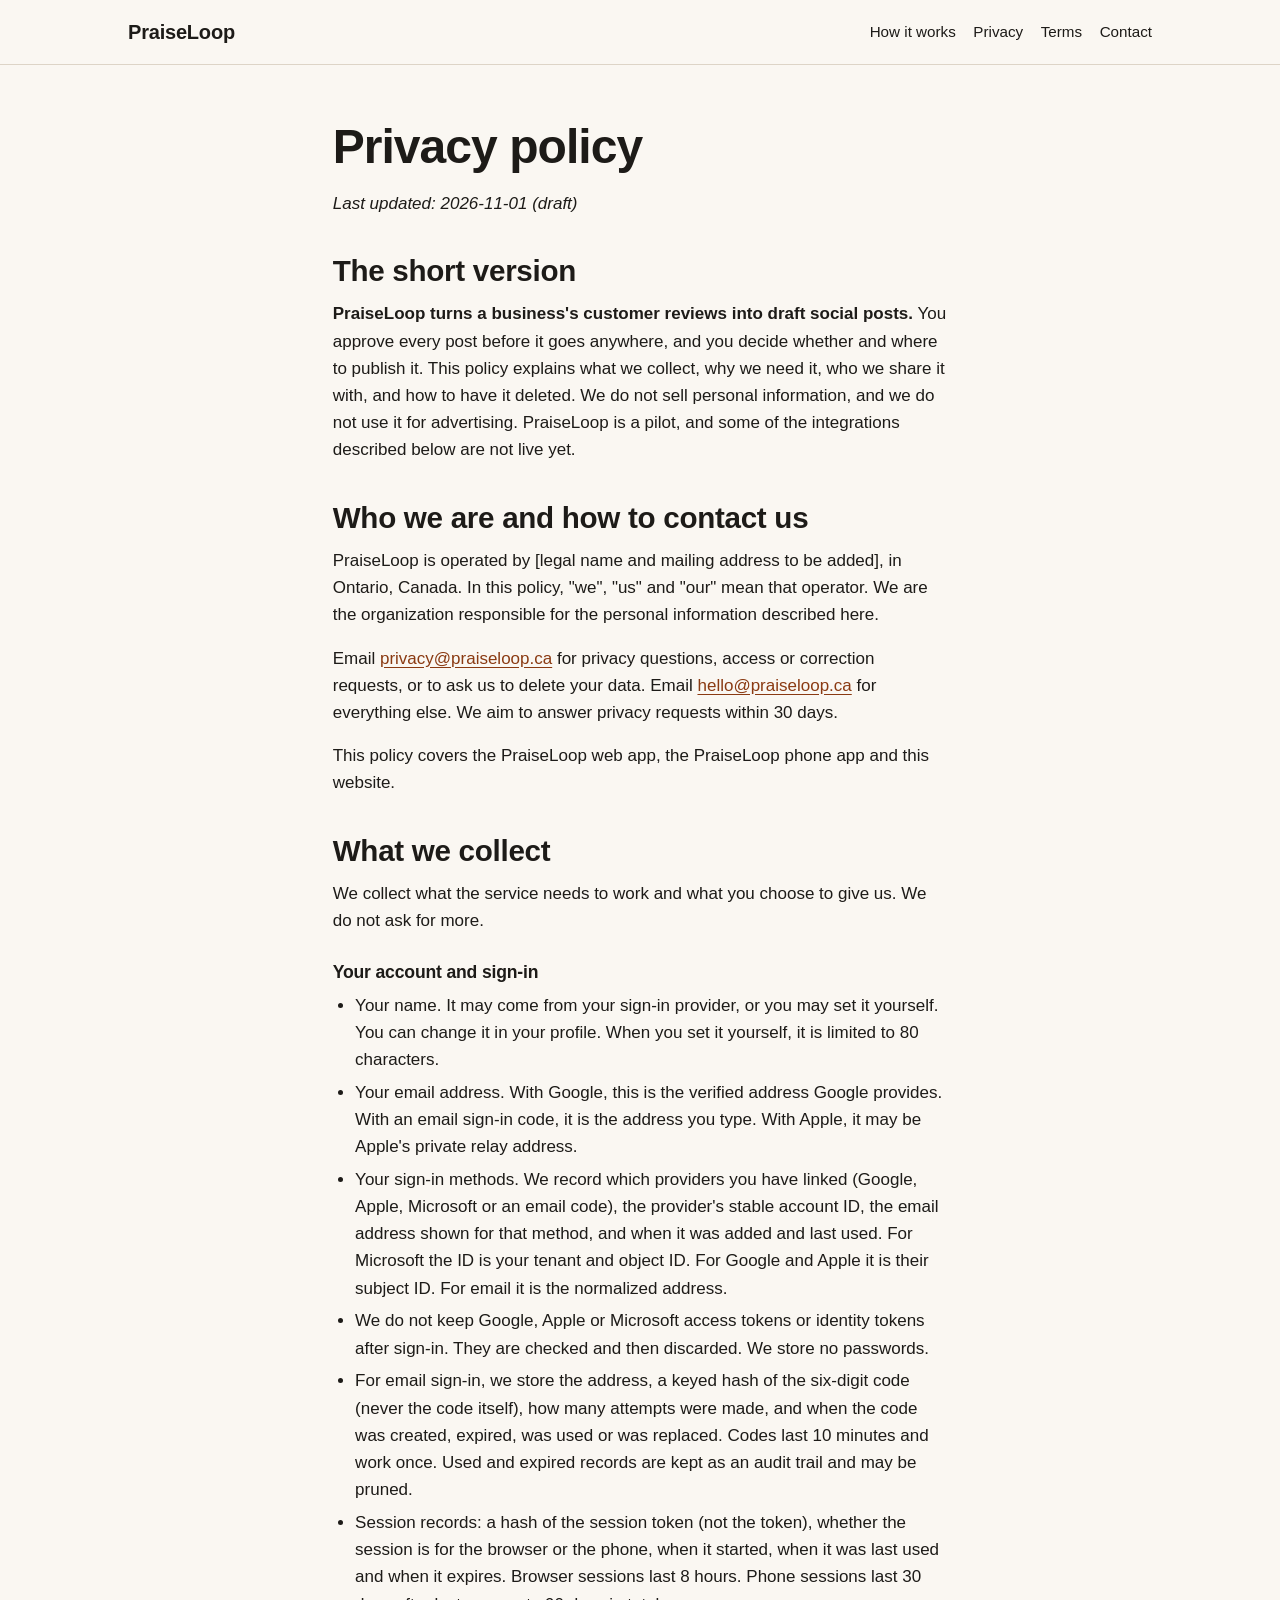
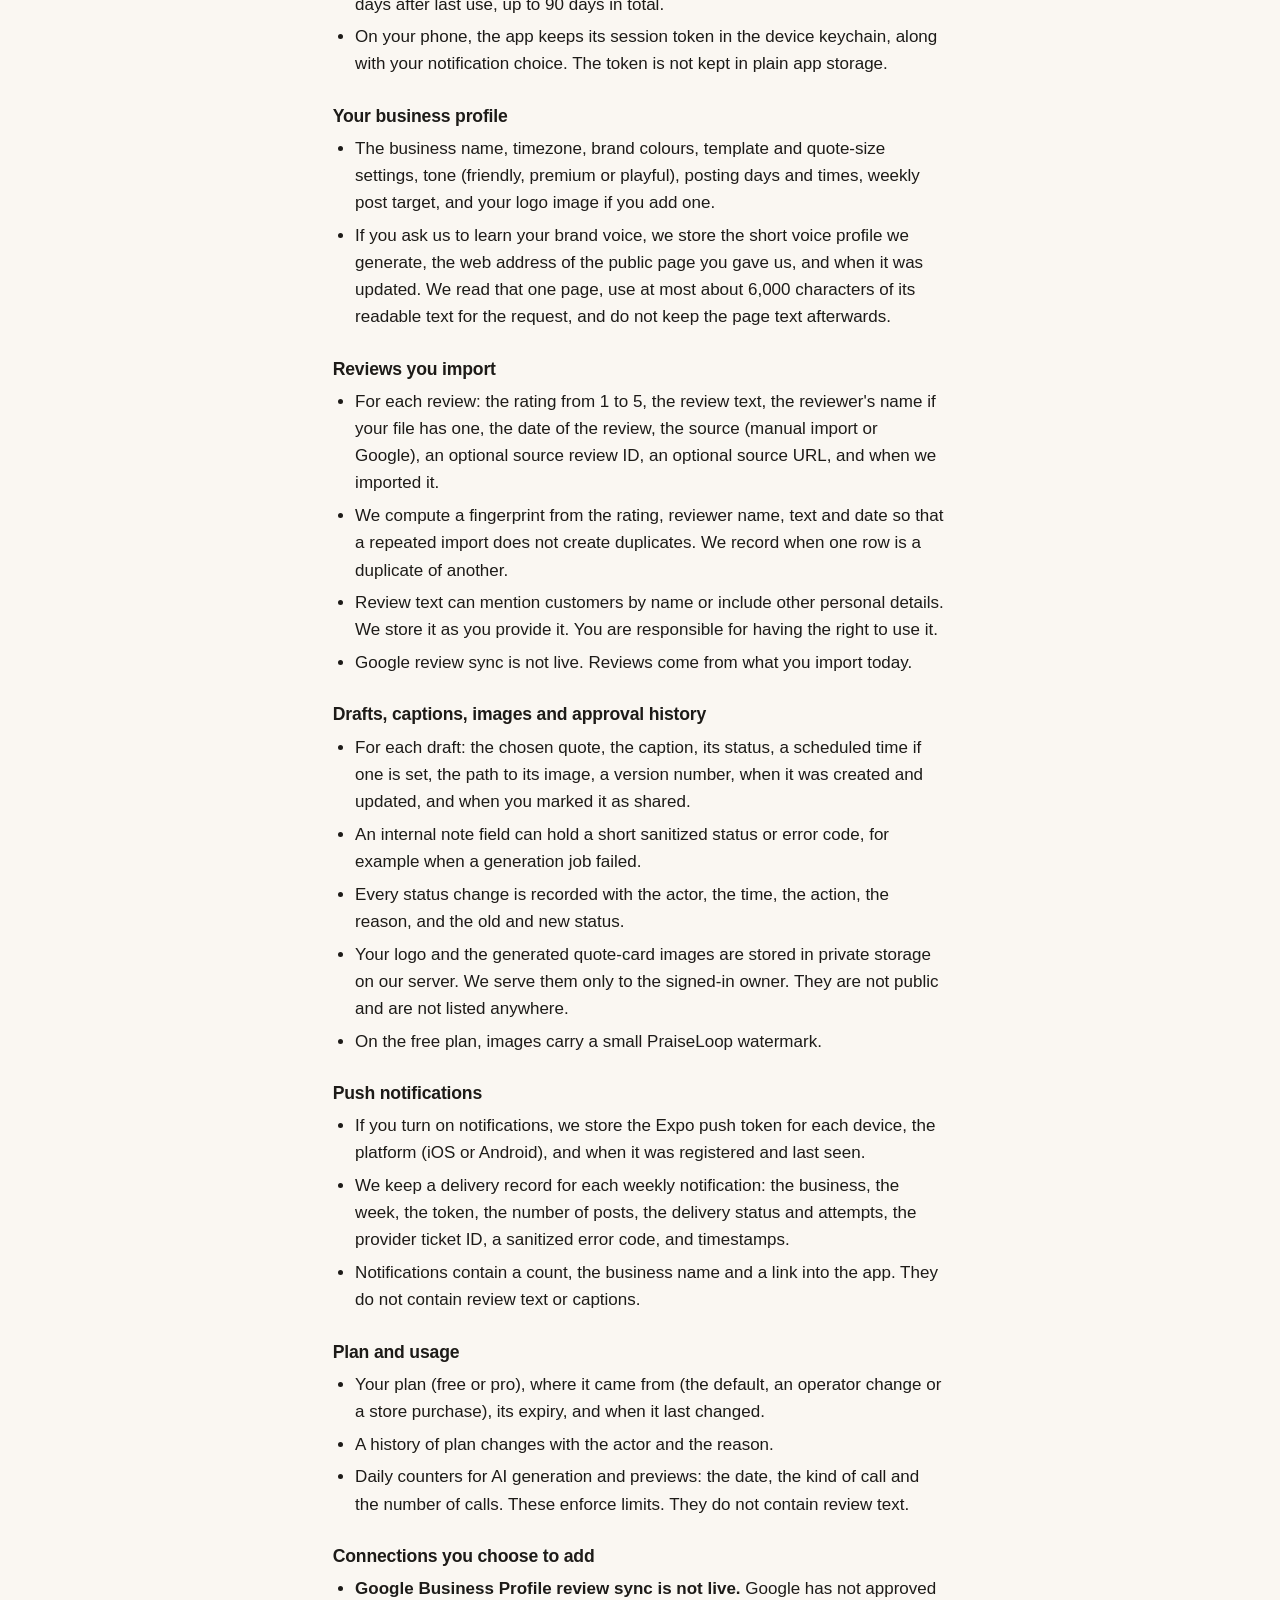
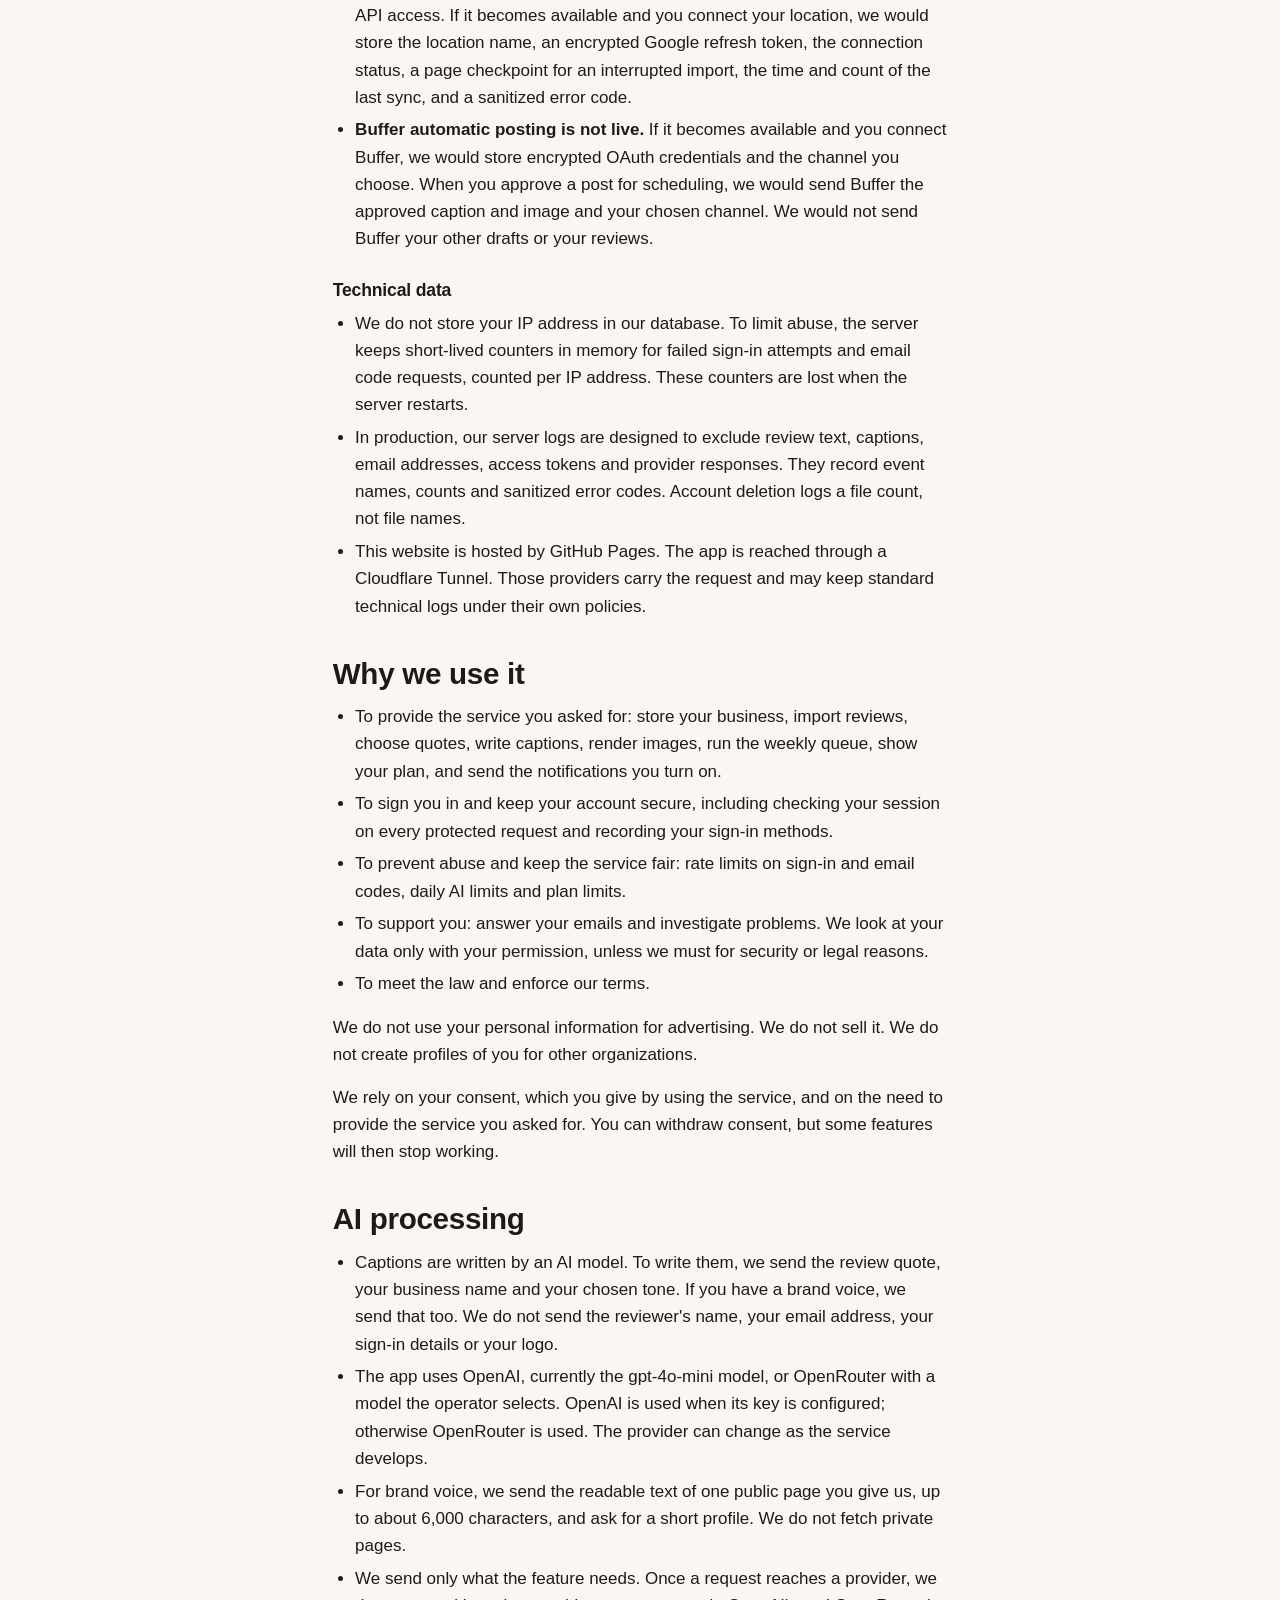
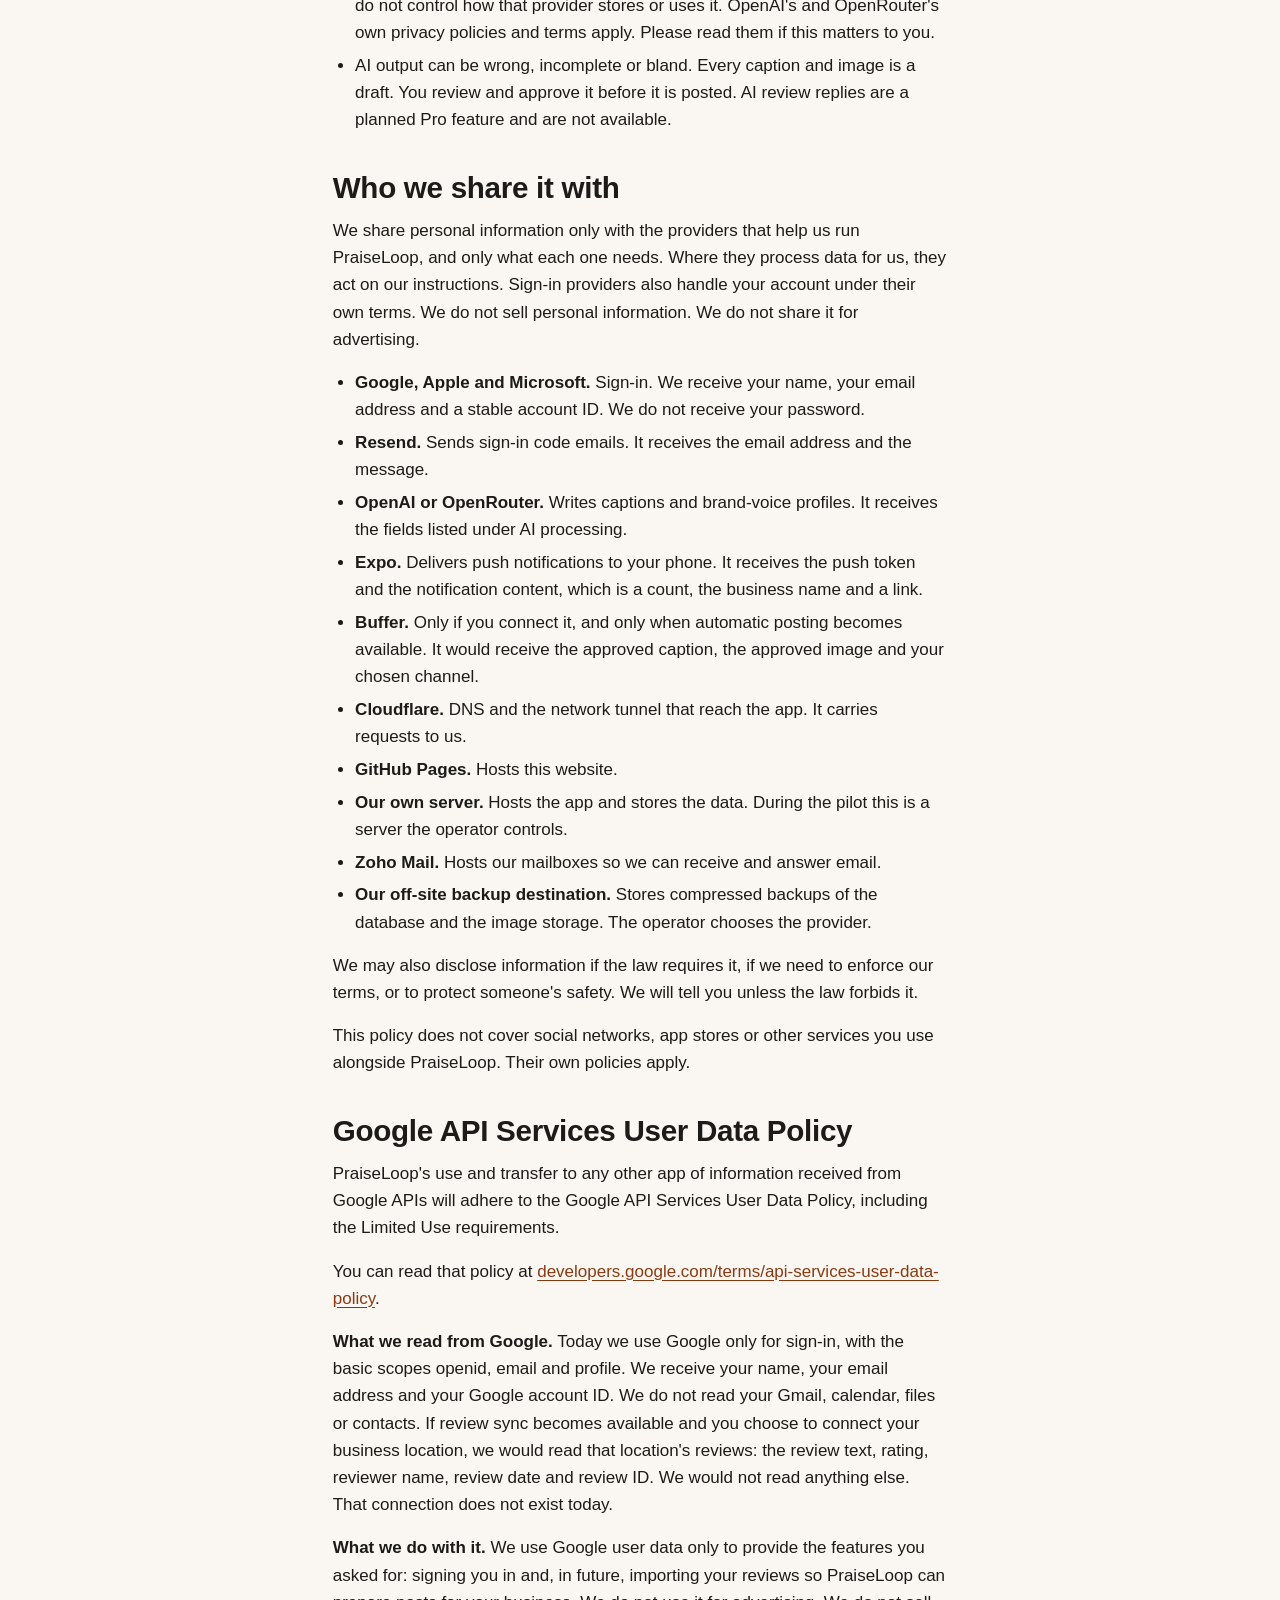
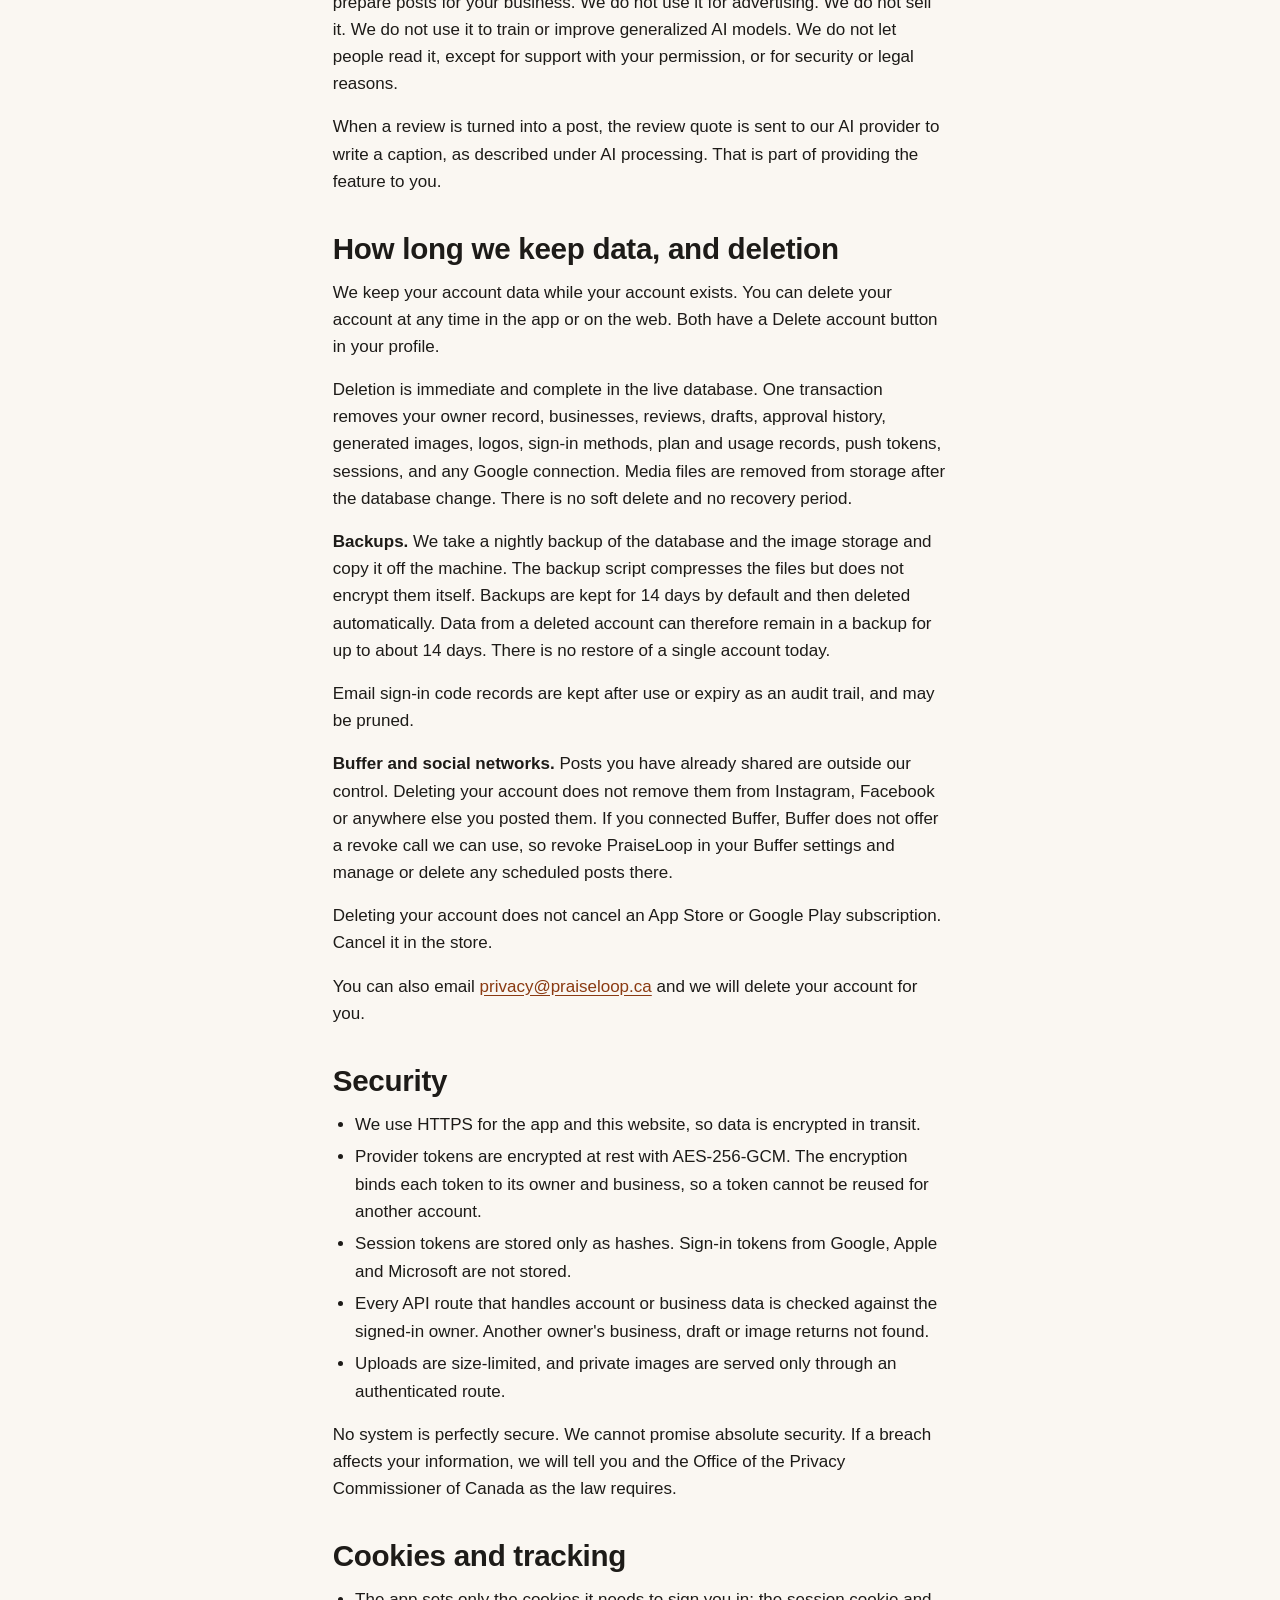
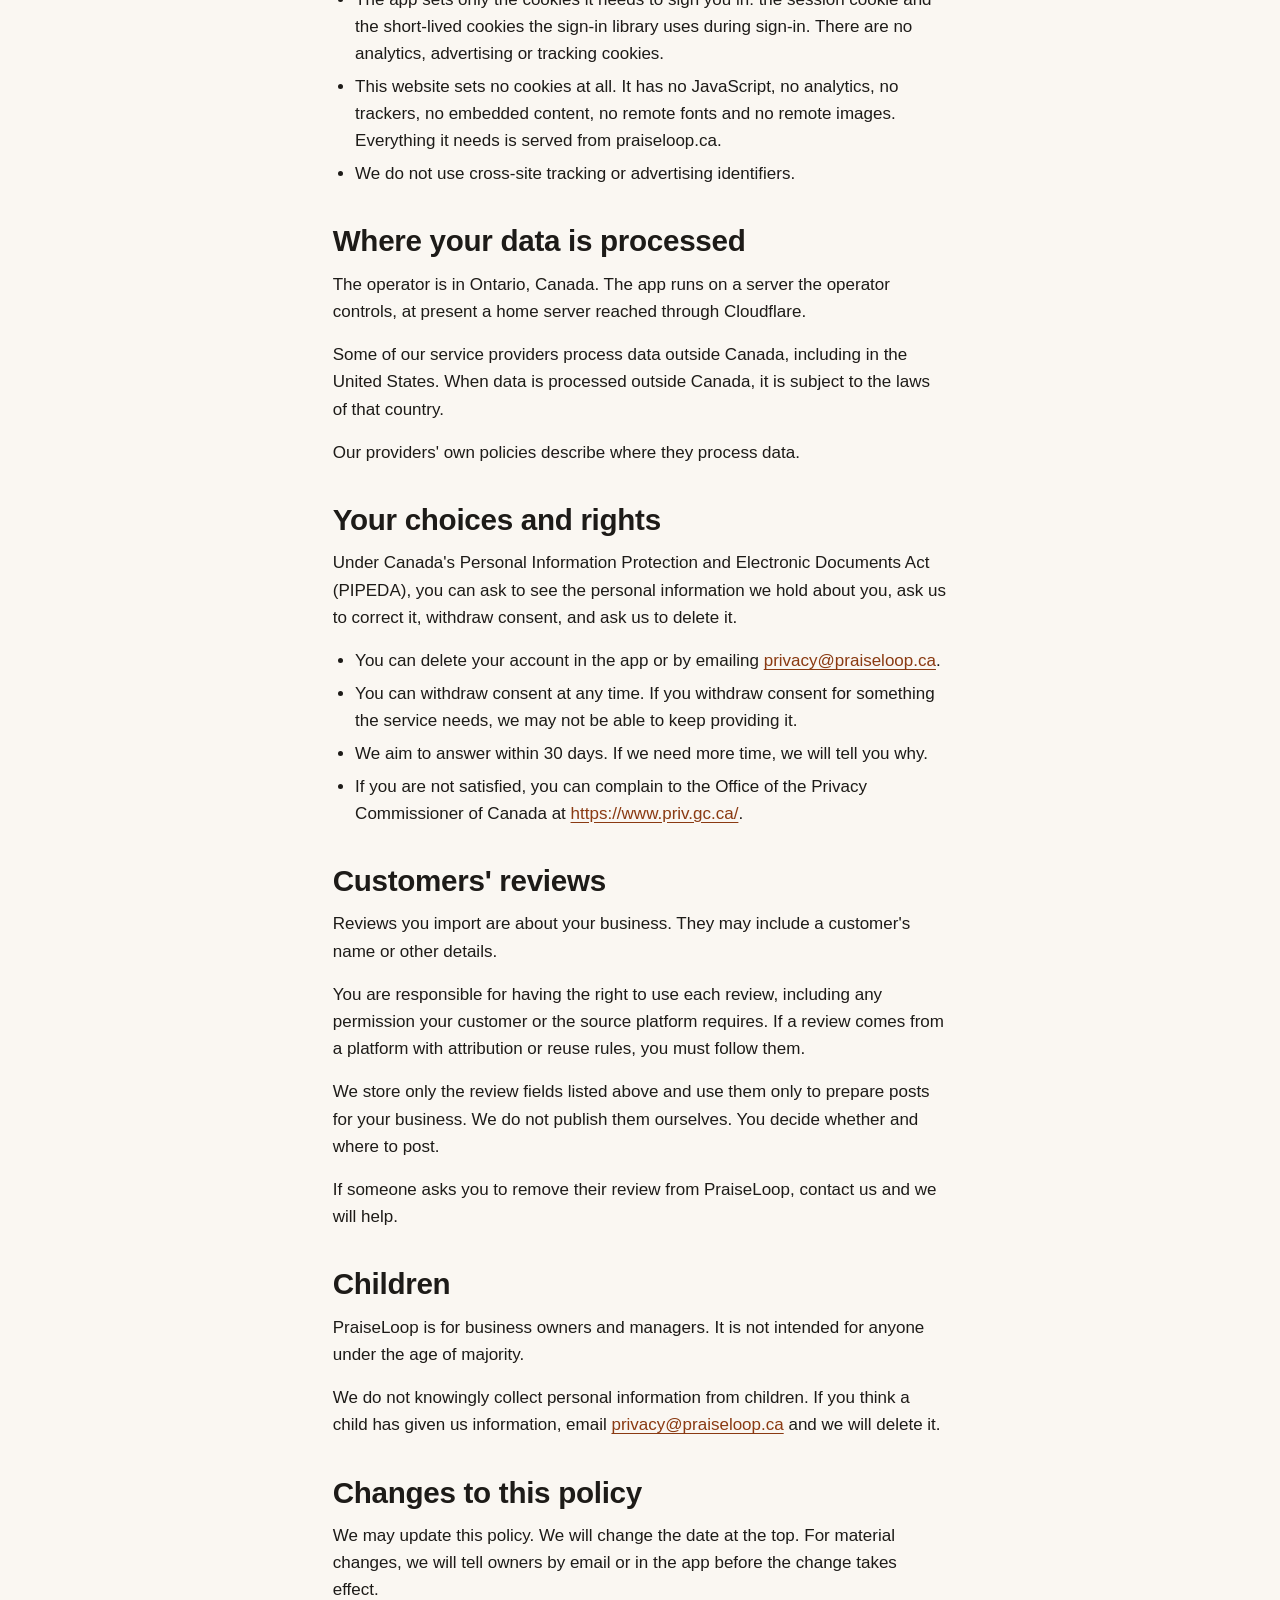
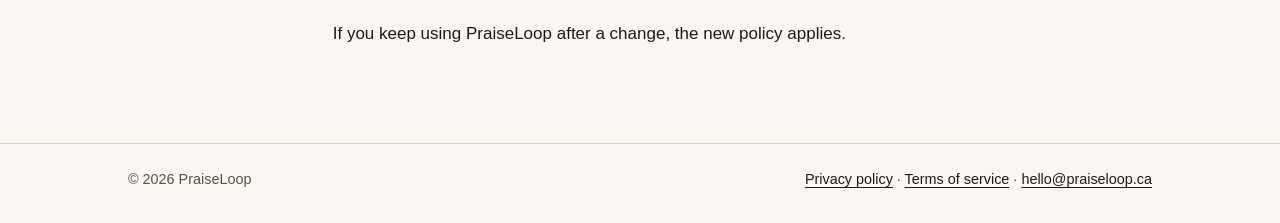
==== privacy/index.html @ ed6cd58f "feat: add the PraiseLoop website with a privacy policy and terms of service A static, script-free si" ====
<!doctype html>
<html lang="en-CA">
<head>
  <meta charset="utf-8">
  <meta name="viewport" content="width=device-width, initial-scale=1">
  <title>Privacy policy | PraiseLoop</title>
  <meta name="description" content="What PraiseLoop collects, why, who we share it with, how long we keep it, and how to delete your account.">
  <link rel="canonical" href="https://praiseloop.ca/privacy/">
  <link rel="icon" href="/assets/favicon.svg" type="image/svg+xml">
  <link rel="stylesheet" href="/styles.css">
</head>
<body>
  <a class="skip-link" href="#main">Skip to content</a>
  <header class="site-header">
    <div class="container">
      <a class="site-name" href="/">PraiseLoop</a>
      <nav class="site-nav" aria-label="Main">
        <a href="/#how-it-works">How it works</a>
        <a href="/privacy/">Privacy</a>
        <a href="/terms/">Terms</a>
        <a href="mailto:hello@praiseloop.ca">Contact</a>
      </nav>
    </div>
  </header>
  <main id="main" class="container">
    <article class="prose">
      <h1>Privacy policy</h1>
      <p><em>Last updated: 2026-11-01 (draft)</em></p>
      <!-- TODO(owner): replace the draft date with the real effective date before publishing. -->

      <h2>The short version</h2>
      <p><strong>PraiseLoop turns a business's customer reviews into draft social posts.</strong> You approve every post before it goes anywhere, and you decide whether and where to publish it. This policy explains what we collect, why we need it, who we share it with, and how to have it deleted. We do not sell personal information, and we do not use it for advertising. PraiseLoop is a pilot, and some of the integrations described below are not live yet.</p>

      <h2>Who we are and how to contact us</h2>
      <p>PraiseLoop is operated by [legal name and mailing address to be added], in Ontario, Canada. In this policy, "we", "us" and "our" mean that operator. We are the organization responsible for the personal information described here.</p>
      <!-- TODO(owner): insert the legal name, the entity type and the mailing address. -->
      <p>Email <a href="mailto:privacy@praiseloop.ca">privacy@praiseloop.ca</a> for privacy questions, access or correction requests, or to ask us to delete your data. Email <a href="mailto:hello@praiseloop.ca">hello@praiseloop.ca</a> for everything else. We aim to answer privacy requests within 30 days.</p>
      <p>This policy covers the PraiseLoop web app, the PraiseLoop phone app and this website.</p>

      <h2>What we collect</h2>
      <p>We collect what the service needs to work and what you choose to give us. We do not ask for more.</p>

      <h3>Your account and sign-in</h3>
      <ul>
        <li>Your name. It may come from your sign-in provider, or you may set it yourself. You can change it in your profile. When you set it yourself, it is limited to 80 characters.</li>
        <li>Your email address. With Google, this is the verified address Google provides. With an email sign-in code, it is the address you type. With Apple, it may be Apple's private relay address.</li>
        <li>Your sign-in methods. We record which providers you have linked (Google, Apple, Microsoft or an email code), the provider's stable account ID, the email address shown for that method, and when it was added and last used. For Microsoft the ID is your tenant and object ID. For Google and Apple it is their subject ID. For email it is the normalized address.</li>
        <li>We do not keep Google, Apple or Microsoft access tokens or identity tokens after sign-in. They are checked and then discarded. We store no passwords.</li>
        <li>For email sign-in, we store the address, a keyed hash of the six-digit code (never the code itself), how many attempts were made, and when the code was created, expired, was used or was replaced. Codes last 10 minutes and work once. Used and expired records are kept as an audit trail and may be pruned.</li>
        <li>Session records: a hash of the session token (not the token), whether the session is for the browser or the phone, when it started, when it was last used and when it expires. Browser sessions last 8 hours. Phone sessions last 30 days after last use, up to 90 days in total.</li>
        <li>On your phone, the app keeps its session token in the device keychain, along with your notification choice. The token is not kept in plain app storage.</li>
      </ul>

      <h3>Your business profile</h3>
      <ul>
        <li>The business name, timezone, brand colours, template and quote-size settings, tone (friendly, premium or playful), posting days and times, weekly post target, and your logo image if you add one.</li>
        <li>If you ask us to learn your brand voice, we store the short voice profile we generate, the web address of the public page you gave us, and when it was updated. We read that one page, use at most about 6,000 characters of its readable text for the request, and do not keep the page text afterwards.</li>
      </ul>

      <h3>Reviews you import</h3>
      <ul>
        <li>For each review: the rating from 1 to 5, the review text, the reviewer's name if your file has one, the date of the review, the source (manual import or Google), an optional source review ID, an optional source URL, and when we imported it.</li>
        <li>We compute a fingerprint from the rating, reviewer name, text and date so that a repeated import does not create duplicates. We record when one row is a duplicate of another.</li>
        <li>Review text can mention customers by name or include other personal details. We store it as you provide it. You are responsible for having the right to use it.</li>
        <li>Google review sync is not live. Reviews come from what you import today.</li>
      </ul>

      <h3>Drafts, captions, images and approval history</h3>
      <ul>
        <li>For each draft: the chosen quote, the caption, its status, a scheduled time if one is set, the path to its image, a version number, when it was created and updated, and when you marked it as shared.</li>
        <li>An internal note field can hold a short sanitized status or error code, for example when a generation job failed.</li>
        <li>Every status change is recorded with the actor, the time, the action, the reason, and the old and new status.</li>
        <li>Your logo and the generated quote-card images are stored in private storage on our server. We serve them only to the signed-in owner. They are not public and are not listed anywhere.</li>
        <li>On the free plan, images carry a small PraiseLoop watermark.</li>
      </ul>

      <h3>Push notifications</h3>
      <ul>
        <li>If you turn on notifications, we store the Expo push token for each device, the platform (iOS or Android), and when it was registered and last seen.</li>
        <li>We keep a delivery record for each weekly notification: the business, the week, the token, the number of posts, the delivery status and attempts, the provider ticket ID, a sanitized error code, and timestamps.</li>
        <li>Notifications contain a count, the business name and a link into the app. They do not contain review text or captions.</li>
      </ul>

      <h3>Plan and usage</h3>
      <ul>
        <li>Your plan (free or pro), where it came from (the default, an operator change or a store purchase), its expiry, and when it last changed.</li>
        <li>A history of plan changes with the actor and the reason.</li>
        <li>Daily counters for AI generation and previews: the date, the kind of call and the number of calls. These enforce limits. They do not contain review text.</li>
      </ul>

      <h3>Connections you choose to add</h3>
      <ul>
        <li><strong>Google Business Profile review sync is not live.</strong> Google has not approved API access. If it becomes available and you connect your location, we would store the location name, an encrypted Google refresh token, the connection status, a page checkpoint for an interrupted import, the time and count of the last sync, and a sanitized error code.</li>
        <li><strong>Buffer automatic posting is not live.</strong> If it becomes available and you connect Buffer, we would store encrypted OAuth credentials and the channel you choose. When you approve a post for scheduling, we would send Buffer the approved caption and image and your chosen channel. We would not send Buffer your other drafts or your reviews.</li>
      </ul>

      <h3>Technical data</h3>
      <ul>
        <li>We do not store your IP address in our database. To limit abuse, the server keeps short-lived counters in memory for failed sign-in attempts and email code requests, counted per IP address. These counters are lost when the server restarts.</li>
        <li>In production, our server logs are designed to exclude review text, captions, email addresses, access tokens and provider responses. They record event names, counts and sanitized error codes. Account deletion logs a file count, not file names.</li>
        <li>This website is hosted by GitHub Pages. The app is reached through a Cloudflare Tunnel. Those providers carry the request and may keep standard technical logs under their own policies.</li>
      </ul>
      <!-- TODO(owner): confirm that GitHub Pages is the final host for this site and that no Pages or CDN setting changes this statement. -->
      <!-- TODO(owner): state how long server and provider logs are kept, once that is decided. The app repo does not set a period. -->

      <h2>Why we use it</h2>
      <ul>
        <li>To provide the service you asked for: store your business, import reviews, choose quotes, write captions, render images, run the weekly queue, show your plan, and send the notifications you turn on.</li>
        <li>To sign you in and keep your account secure, including checking your session on every protected request and recording your sign-in methods.</li>
        <li>To prevent abuse and keep the service fair: rate limits on sign-in and email codes, daily AI limits and plan limits.</li>
        <li>To support you: answer your emails and investigate problems. We look at your data only with your permission, unless we must for security or legal reasons.</li>
        <li>To meet the law and enforce our terms.</li>
      </ul>
      <p>We do not use your personal information for advertising. We do not sell it. We do not create profiles of you for other organizations.</p>
      <p>We rely on your consent, which you give by using the service, and on the need to provide the service you asked for. You can withdraw consent, but some features will then stop working.</p>

      <h2>AI processing</h2>
      <ul>
        <li>Captions are written by an AI model. To write them, we send the review quote, your business name and your chosen tone. If you have a brand voice, we send that too. We do not send the reviewer's name, your email address, your sign-in details or your logo.</li>
        <li>The app uses OpenAI, currently the gpt-4o-mini model, or OpenRouter with a model the operator selects. OpenAI is used when its key is configured; otherwise OpenRouter is used. The provider can change as the service develops.</li>
        <li>For brand voice, we send the readable text of one public page you give us, up to about 6,000 characters, and ask for a short profile. We do not fetch private pages.</li>
        <li>We send only what the feature needs. Once a request reaches a provider, we do not control how that provider stores or uses it. OpenAI's and OpenRouter's own privacy policies and terms apply. Please read them if this matters to you.</li>
        <li>AI output can be wrong, incomplete or bland. Every caption and image is a draft. You review and approve it before it is posted. AI review replies are a planned Pro feature and are not available.</li>
      </ul>

      <h2>Who we share it with</h2>
      <p>We share personal information only with the providers that help us run PraiseLoop, and only what each one needs. Where they process data for us, they act on our instructions. Sign-in providers also handle your account under their own terms. We do not sell personal information. We do not share it for advertising.</p>
      <ul>
        <li><strong>Google, Apple and Microsoft.</strong> Sign-in. We receive your name, your email address and a stable account ID. We do not receive your password.</li>
        <li><strong>Resend.</strong> Sends sign-in code emails. It receives the email address and the message.</li>
        <li><strong>OpenAI or OpenRouter.</strong> Writes captions and brand-voice profiles. It receives the fields listed under AI processing.</li>
        <li><strong>Expo.</strong> Delivers push notifications to your phone. It receives the push token and the notification content, which is a count, the business name and a link.</li>
        <li><strong>Buffer.</strong> Only if you connect it, and only when automatic posting becomes available. It would receive the approved caption, the approved image and your chosen channel.</li>
        <li><strong>Cloudflare.</strong> DNS and the network tunnel that reach the app. It carries requests to us.</li>
        <li><strong>GitHub Pages.</strong> Hosts this website.</li>
        <li><strong>Our own server.</strong> Hosts the app and stores the data. During the pilot this is a server the operator controls.</li>
        <li><strong>Zoho Mail.</strong> Hosts our mailboxes so we can receive and answer email.</li>
        <li><strong>Our off-site backup destination.</strong> Stores compressed backups of the database and the image storage. The operator chooses the provider.</li>
      </ul>
      <!-- TODO(owner): confirm that hello@praiseloop.ca and privacy@praiseloop.ca are hosted by Zoho Mail, and name the off-site backup provider. -->
      <p>We may also disclose information if the law requires it, if we need to enforce our terms, or to protect someone's safety. We will tell you unless the law forbids it.</p>
      <p>This policy does not cover social networks, app stores or other services you use alongside PraiseLoop. Their own policies apply.</p>

      <h2>Google API Services User Data Policy</h2>
      <p>PraiseLoop's use and transfer to any other app of information received from Google APIs will adhere to the Google API Services User Data Policy, including the Limited Use requirements.</p>
      <p>You can read that policy at <a href="https://developers.google.com/terms/api-services-user-data-policy">developers.google.com/terms/api-services-user-data-policy</a>.</p>
      <p><strong>What we read from Google.</strong> Today we use Google only for sign-in, with the basic scopes openid, email and profile. We receive your name, your email address and your Google account ID. We do not read your Gmail, calendar, files or contacts. If review sync becomes available and you choose to connect your business location, we would read that location's reviews: the review text, rating, reviewer name, review date and review ID. We would not read anything else. That connection does not exist today.</p>
      <p><strong>What we do with it.</strong> We use Google user data only to provide the features you asked for: signing you in and, in future, importing your reviews so PraiseLoop can prepare posts for your business. We do not use it for advertising. We do not sell it. We do not use it to train or improve generalized AI models. We do not let people read it, except for support with your permission, or for security or legal reasons.</p>
      <p>When a review is turned into a post, the review quote is sent to our AI provider to write a caption, as described under AI processing. That is part of providing the feature to you.</p>
      <!-- TODO(owner): before Google review sync goes live, confirm with Google that using review text to generate social captions is permitted, and record the answer. -->

      <h2>How long we keep data, and deletion</h2>
      <p>We keep your account data while your account exists. You can delete your account at any time in the app or on the web. Both have a Delete account button in your profile.</p>
      <p>Deletion is immediate and complete in the live database. One transaction removes your owner record, businesses, reviews, drafts, approval history, generated images, logos, sign-in methods, plan and usage records, push tokens, sessions, and any Google connection. Media files are removed from storage after the database change. There is no soft delete and no recovery period.</p>
      <p><strong>Backups.</strong> We take a nightly backup of the database and the image storage and copy it off the machine. The backup script compresses the files but does not encrypt them itself. Backups are kept for 14 days by default and then deleted automatically. Data from a deleted account can therefore remain in a backup for up to about 14 days. There is no restore of a single account today.</p>
      <!-- TODO(owner): confirm the nightly backup cron from docs/development.md is actually running on the pilot server before publishing this paragraph. -->
      <p>Email sign-in code records are kept after use or expiry as an audit trail, and may be pruned.</p>
      <p><strong>Buffer and social networks.</strong> Posts you have already shared are outside our control. Deleting your account does not remove them from Instagram, Facebook or anywhere else you posted them. If you connected Buffer, Buffer does not offer a revoke call we can use, so revoke PraiseLoop in your Buffer settings and manage or delete any scheduled posts there.</p>
      <!-- TODO(owner): confirm with Buffer that there is no revoke call, and update this sentence if one exists. -->
      <p>Deleting your account does not cancel an App Store or Google Play subscription. Cancel it in the store.</p>
      <p>You can also email <a href="mailto:privacy@praiseloop.ca">privacy@praiseloop.ca</a> and we will delete your account for you.</p>

      <h2>Security</h2>
      <ul>
        <li>We use HTTPS for the app and this website, so data is encrypted in transit.</li>
        <li>Provider tokens are encrypted at rest with AES-256-GCM. The encryption binds each token to its owner and business, so a token cannot be reused for another account.</li>
        <li>Session tokens are stored only as hashes. Sign-in tokens from Google, Apple and Microsoft are not stored.</li>
        <li>Every API route that handles account or business data is checked against the signed-in owner. Another owner's business, draft or image returns not found.</li>
        <li>Uploads are size-limited, and private images are served only through an authenticated route.</li>
      </ul>
      <p>No system is perfectly secure. We cannot promise absolute security. If a breach affects your information, we will tell you and the Office of the Privacy Commissioner of Canada as the law requires.</p>

      <h2>Cookies and tracking</h2>
      <ul>
        <li>The app sets only the cookies it needs to sign you in: the session cookie and the short-lived cookies the sign-in library uses during sign-in. There are no analytics, advertising or tracking cookies.</li>
        <li>This website sets no cookies at all. It has no JavaScript, no analytics, no trackers, no embedded content, no remote fonts and no remote images. Everything it needs is served from praiseloop.ca.</li>
        <li>We do not use cross-site tracking or advertising identifiers.</li>
      </ul>

      <h2>Where your data is processed</h2>
      <p>The operator is in Ontario, Canada. The app runs on a server the operator controls, at present a home server reached through Cloudflare.</p>
      <p>Some of our service providers process data outside Canada, including in the United States. When data is processed outside Canada, it is subject to the laws of that country.</p>
      <!-- TODO(owner): confirm the countries where each provider processes data, then replace or keep the United States sentence. -->
      <p>Our providers' own policies describe where they process data.</p>

      <h2>Your choices and rights</h2>
      <p>Under Canada's Personal Information Protection and Electronic Documents Act (PIPEDA), you can ask to see the personal information we hold about you, ask us to correct it, withdraw consent, and ask us to delete it.</p>
      <ul>
        <li>You can delete your account in the app or by emailing <a href="mailto:privacy@praiseloop.ca">privacy@praiseloop.ca</a>.</li>
        <li>You can withdraw consent at any time. If you withdraw consent for something the service needs, we may not be able to keep providing it.</li>
        <li>We aim to answer within 30 days. If we need more time, we will tell you why.</li>
        <li>If you are not satisfied, you can complain to the Office of the Privacy Commissioner of Canada at <a href="https://www.priv.gc.ca/">https://www.priv.gc.ca/</a>.</li>
      </ul>
      <!-- TODO(owner): have a Canadian privacy professional or lawyer review this PIPEDA section, the 30-day aim and the OPC wording. -->

      <h2>Customers' reviews</h2>
      <p>Reviews you import are about your business. They may include a customer's name or other details.</p>
      <p>You are responsible for having the right to use each review, including any permission your customer or the source platform requires. If a review comes from a platform with attribution or reuse rules, you must follow them.</p>
      <p>We store only the review fields listed above and use them only to prepare posts for your business. We do not publish them ourselves. You decide whether and where to post.</p>
      <p>If someone asks you to remove their review from PraiseLoop, contact us and we will help.</p>

      <h2>Children</h2>
      <p>PraiseLoop is for business owners and managers. It is not intended for anyone under the age of majority.</p>
      <p>We do not knowingly collect personal information from children. If you think a child has given us information, email <a href="mailto:privacy@praiseloop.ca">privacy@praiseloop.ca</a> and we will delete it.</p>

      <h2>Changes to this policy</h2>
      <p>We may update this policy. We will change the date at the top. For material changes, we will tell owners by email or in the app before the change takes effect.</p>
      <p>If you keep using PraiseLoop after a change, the new policy applies.</p>
      <!-- TODO(owner): confirm how material changes will be announced. The app has transactional sign-in email but no broadcast tool today. -->
    </article>
  </main>
  <footer class="site-footer">
    <div class="container">
      <p>&copy; 2026 PraiseLoop</p>
      <p><a href="/privacy/">Privacy policy</a> · <a href="/terms/">Terms of service</a> · <a href="mailto:hello@praiseloop.ca">hello@praiseloop.ca</a></p>
    </div>
  </footer>
</body>
</html>
---- styles.css ----
/*
 * PraiseLoop public site
 * Mobile-first, no build step, no external assets.
 * Light and dark themes follow prefers-color-scheme.
 */

:root {
  color-scheme: light dark;

  --font: -apple-system, BlinkMacSystemFont, "Segoe UI", Roboto, "Helvetica Neue", Arial, sans-serif;
  --mono: ui-monospace, SFMono-Regular, Menlo, Consolas, "Liberation Mono", monospace;

  --bg: #faf7f2;
  --surface: #ffffff;
  --surface-alt: #f1ebe1;
  --text: #1d1b18;
  --muted: #57514a;
  --border: #ddd4c7;

  --accent: #8a3a12;
  --accent-strong: #6d2c0d;
  --on-accent: #ffffff;
  --focus: #1a5fb4;

  --shadow: 0 1px 2px rgba(29, 27, 24, 0.06), 0 10px 28px rgba(29, 27, 24, 0.07);
  --radius: 14px;
  --measure: 65ch;
}

@media (prefers-color-scheme: dark) {
  :root {
    --bg: #141210;
    --surface: #1d1a17;
    --surface-alt: #26221e;
    --text: #f3efe8;
    --muted: #c2b9ac;
    --border: #3a342d;

    --accent: #f2b48c;
    --accent-strong: #ffd2b5;
    --on-accent: #241007;
    --focus: #8fc4ff;

    --shadow: none;
  }
}

/* Base */

*,
*::before,
*::after {
  box-sizing: border-box;
}

html {
  -webkit-text-size-adjust: 100%;
}

body {
  margin: 0;
  background: var(--bg);
  color: var(--text);
  font-family: var(--font);
  font-size: 1.0625rem;
  line-height: 1.6;
  overflow-wrap: break-word;
}

img,
svg {
  display: block;
  max-width: 100%;
  height: auto;
}

h1,
h2,
h3,
h4 {
  margin: 0 0 0.5rem;
  line-height: 1.2;
  letter-spacing: -0.01em;
}

h1 {
  font-size: clamp(2rem, 1.45rem + 2.6vw, 3rem);
  line-height: 1.1;
  letter-spacing: -0.02em;
}

h2 {
  font-size: clamp(1.4rem, 1.2rem + 1vw, 1.85rem);
}

h3 {
  font-size: 1.1rem;
}

p {
  margin: 0 0 1rem;
}

a {
  color: var(--accent);
  text-underline-offset: 0.18em;
}

a:hover {
  color: var(--accent-strong);
}

:focus {
  outline: 3px solid var(--focus);
  outline-offset: 3px;
  border-radius: 3px;
}

:focus:not(:focus-visible) {
  outline: none;
}

/* Skip link */

.skip-link {
  position: absolute;
  top: -4rem;
  left: 0.75rem;
  z-index: 10;
  padding: 0.65rem 1rem;
  border: 2px solid var(--focus);
  border-radius: 8px;
  background: var(--surface);
  color: var(--text);
  font-weight: 600;
  text-decoration: none;
}

.skip-link:focus {
  top: 0.75rem;
}

/* Shared shell */

.container {
  width: 100%;
  max-width: 68rem;
  margin-inline: auto;
  padding-inline: 1.25rem;
}

main.container {
  padding-block: 2.5rem 4rem;
}

.site-header {
  border-bottom: 1px solid var(--border);
  background: var(--bg);
}

.site-header .container {
  display: flex;
  flex-wrap: wrap;
  align-items: center;
  justify-content: space-between;
  gap: 0.5rem 1.5rem;
  padding-block: 1rem;
}

.site-name {
  color: var(--text);
  font-size: 1.25rem;
  font-weight: 700;
  letter-spacing: -0.01em;
  text-decoration: none;
}

.site-name:hover {
  color: var(--accent);
}

.site-nav {
  display: flex;
  flex-wrap: wrap;
  gap: 0.35rem 1.1rem;
  font-size: 0.95rem;
}

.site-nav a {
  padding-block: 0.2rem;
  color: var(--text);
  text-decoration: none;
}

.site-nav a:hover {
  color: var(--accent);
  text-decoration: underline;
  text-underline-offset: 0.25em;
}

.site-footer {
  border-top: 1px solid var(--border);
  color: var(--muted);
  font-size: 0.9rem;
}

.site-footer .container {
  display: flex;
  flex-wrap: wrap;
  justify-content: space-between;
  gap: 0.25rem 1.5rem;
  padding-block: 1.5rem 2rem;
}

.site-footer p {
  margin: 0;
}

.site-footer a {
  color: var(--text);
}

/* Page rhythm */

main > section + section {
  margin-top: 3.5rem;
}

.section-lede {
  max-width: 60ch;
  margin-bottom: 1.5rem;
  color: var(--muted);
}

main > section > p {
  max-width: 60ch;
}

.note {
  color: var(--muted);
  font-size: 0.95rem;
}

/* Hero */

.hero {
  display: grid;
  gap: 2.5rem;
  align-items: center;
}

.hero h1 {
  max-width: 19ch;
}

.lede {
  max-width: 46ch;
  font-size: 1.15rem;
}

.cta-row {
  display: flex;
  flex-wrap: wrap;
  align-items: center;
  gap: 0.75rem 1.25rem;
  margin: 1.5rem 0 1rem;
}

.button {
  display: inline-block;
  padding: 0.8rem 1.35rem;
  border-radius: 999px;
  background: var(--accent);
  color: var(--on-accent);
  font-weight: 650;
  text-decoration: none;
}

.button:hover {
  background: var(--accent-strong);
  color: var(--on-accent);
}

@media (min-width: 860px) {
  .hero {
    grid-template-columns: minmax(0, 1.05fr) minmax(0, 0.95fr);
    gap: 3rem;
  }
}

/* Review-to-post illustration */

.flow {
  margin: 0;
  padding: 1.25rem;
  border: 1px solid var(--border);
  border-radius: var(--radius);
  background: var(--surface);
  box-shadow: var(--shadow);
}

.flow-pair {
  display: flex;
  flex-direction: column;
  align-items: stretch;
  gap: 0.75rem;
}

.flow-card {
  display: flex;
  flex: 1 1 8rem;
  flex-direction: column;
  gap: 0.5rem;
  min-width: 0;
  padding: 0.9rem;
  border: 1px solid var(--border);
  border-radius: 10px;
  background: var(--bg);
}

.flow-card--post {
  background: var(--surface-alt);
}

.flow-label {
  margin: 0;
  color: var(--muted);
  font-size: 0.7rem;
  font-weight: 700;
  letter-spacing: 0.08em;
  text-transform: uppercase;
}

.flow-quote {
  margin: 0;
  color: var(--accent);
  font-size: 2.2rem;
  font-weight: 700;
  line-height: 0.8;
}

.flow-lines {
  display: flex;
  flex-direction: column;
  gap: 0.35rem;
}

.flow-lines span {
  display: block;
  height: 0.45rem;
  border-radius: 999px;
  background: var(--border);
}

.flow-lines .short {
  width: 62%;
}

.flow-image {
  display: flex;
  align-items: center;
  justify-content: center;
  width: 100%;
  aspect-ratio: 16 / 9;
  border-radius: 6px;
  background: var(--accent);
}

.flow-loop {
  width: 2.1rem;
  height: 2.1rem;
  border: 0.3rem solid var(--on-accent);
  border-right-color: transparent;
  border-radius: 50%;
  transform: rotate(-40deg);
}

.flow-meta {
  margin: 0;
  color: var(--muted);
  font-size: 0.72rem;
}

.flow-arrow {
  align-self: center;
  color: var(--accent);
  font-size: 1.35rem;
  line-height: 1;
  transform: rotate(90deg);
}

.flow figcaption {
  margin-top: 1rem;
  color: var(--muted);
  font-size: 0.9rem;
}

@media (min-width: 480px) {
  .flow-pair {
    flex-direction: row;
    align-items: stretch;
  }

  .flow-arrow {
    transform: none;
  }
}

/* Steps */

.steps {
  display: grid;
  gap: 1rem;
  margin: 0 0 1.5rem;
  padding: 0;
  list-style: none;
}

.steps li {
  padding: 1.25rem;
  border: 1px solid var(--border);
  border-radius: var(--radius);
  background: var(--surface);
}

.steps h3 {
  margin-bottom: 0.35rem;
}

.steps p {
  margin: 0;
  color: var(--muted);
}

.step-number {
  display: inline-flex;
  align-items: center;
  justify-content: center;
  width: 2rem;
  height: 2rem;
  margin-bottom: 0.75rem;
  border-radius: 50%;
  background: var(--accent);
  color: var(--on-accent);
  font-weight: 700;
}

@media (min-width: 760px) {
  .steps {
    grid-template-columns: repeat(3, minmax(0, 1fr));
    gap: 1.25rem;
  }
}

/* Control list */

.control-list {
  display: grid;
  gap: 0.85rem;
  max-width: var(--measure);
  margin: 1.25rem 0 0;
  padding: 0;
  list-style: none;
}

.control-list li {
  position: relative;
  padding-left: 1.9rem;
}

.control-list li::before {
  content: "";
  position: absolute;
  top: 0.6em;
  left: 0.3rem;
  width: 0.55rem;
  height: 0.55rem;
  border-radius: 50%;
  background: var(--accent);
}

/* Audience chips */

.audience {
  display: flex;
  flex-wrap: wrap;
  gap: 0.5rem;
  margin: 1.25rem 0 0;
  padding: 0;
  list-style: none;
}

.audience li {
  padding: 0.35rem 0.85rem;
  border: 1px solid var(--border);
  border-radius: 999px;
  background: var(--surface);
  font-size: 0.95rem;
}

/* FAQ */

.faq {
  display: grid;
  gap: 1.5rem;
  max-width: var(--measure);
  margin-top: 1.5rem;
}

.faq-item h3 {
  margin-bottom: 0.25rem;
}

.faq-item p {
  margin: 0;
}

.faq-item a {
  color: var(--accent);
}

/* Contact */

.contact {
  max-width: 48rem;
  margin-inline: auto;
  padding: 1.5rem;
  border: 1px solid var(--border);
  border-radius: var(--radius);
  background: var(--surface-alt);
}

.contact h2 {
  margin-bottom: 0.5rem;
}

.contact p:last-child {
  margin-bottom: 0;
}

.email-link {
  font-size: 1.15rem;
  font-weight: 600;
}

/* Long-form pages (privacy, terms) */

.prose {
  max-width: var(--measure);
  margin-inline: auto;
}

.prose h1 {
  margin-bottom: 1rem;
}

.prose h2 {
  margin-top: 2.25rem;
  margin-bottom: 0.75rem;
}

.prose h3 {
  margin-top: 1.75rem;
  margin-bottom: 0.5rem;
}

.prose h4 {
  margin-top: 1.5rem;
  margin-bottom: 0.5rem;
}

.prose p,
.prose ul,
.prose ol,
.prose dl,
.prose table,
.prose pre,
.prose blockquote {
  margin: 0 0 1rem;
}

.prose ul,
.prose ol {
  padding-left: 1.4rem;
}

.prose li + li {
  margin-top: 0.35rem;
}

.prose a {
  color: var(--accent);
  text-decoration: underline;
}

.prose a:hover {
  color: var(--accent-strong);
}

.prose strong {
  font-weight: 700;
}

.prose hr {
  margin: 2rem 0;
  border: 0;
  border-top: 1px solid var(--border);
}

.prose blockquote {
  margin-inline: 0;
  padding-left: 1rem;
  border-left: 4px solid var(--border);
  color: var(--muted);
}

.prose code {
  padding: 0.1em 0.35em;
  border-radius: 4px;
  background: var(--surface-alt);
  font-family: var(--mono);
  font-size: 0.92em;
}

.prose pre {
  overflow-x: auto;
  padding: 1rem;
  border-radius: 8px;
  background: var(--surface-alt);
}

.prose pre code {
  padding: 0;
  background: none;
}

.prose table {
  width: 100%;
  border-collapse: collapse;
  font-size: 0.95rem;
}

.prose caption {
  padding-bottom: 0.5rem;
  color: var(--muted);
  text-align: left;
}

.prose th,
.prose td {
  padding: 0.5rem 0.6rem;
  border: 1px solid var(--border);
  text-align: left;
  vertical-align: top;
  overflow-wrap: anywhere;
}

.prose th {
  background: var(--surface-alt);
  font-weight: 700;
}

.prose dt {
  font-weight: 700;
}

.prose dd {
  margin: 0 0 0.75rem;
}

/* Wider screens */

@media (min-width: 640px) {
  .container {
    padding-inline: 2rem;
  }

  main.container {
    padding-block: 3.5rem 5rem;
  }

  .contact {
    padding: 2rem;
  }
}
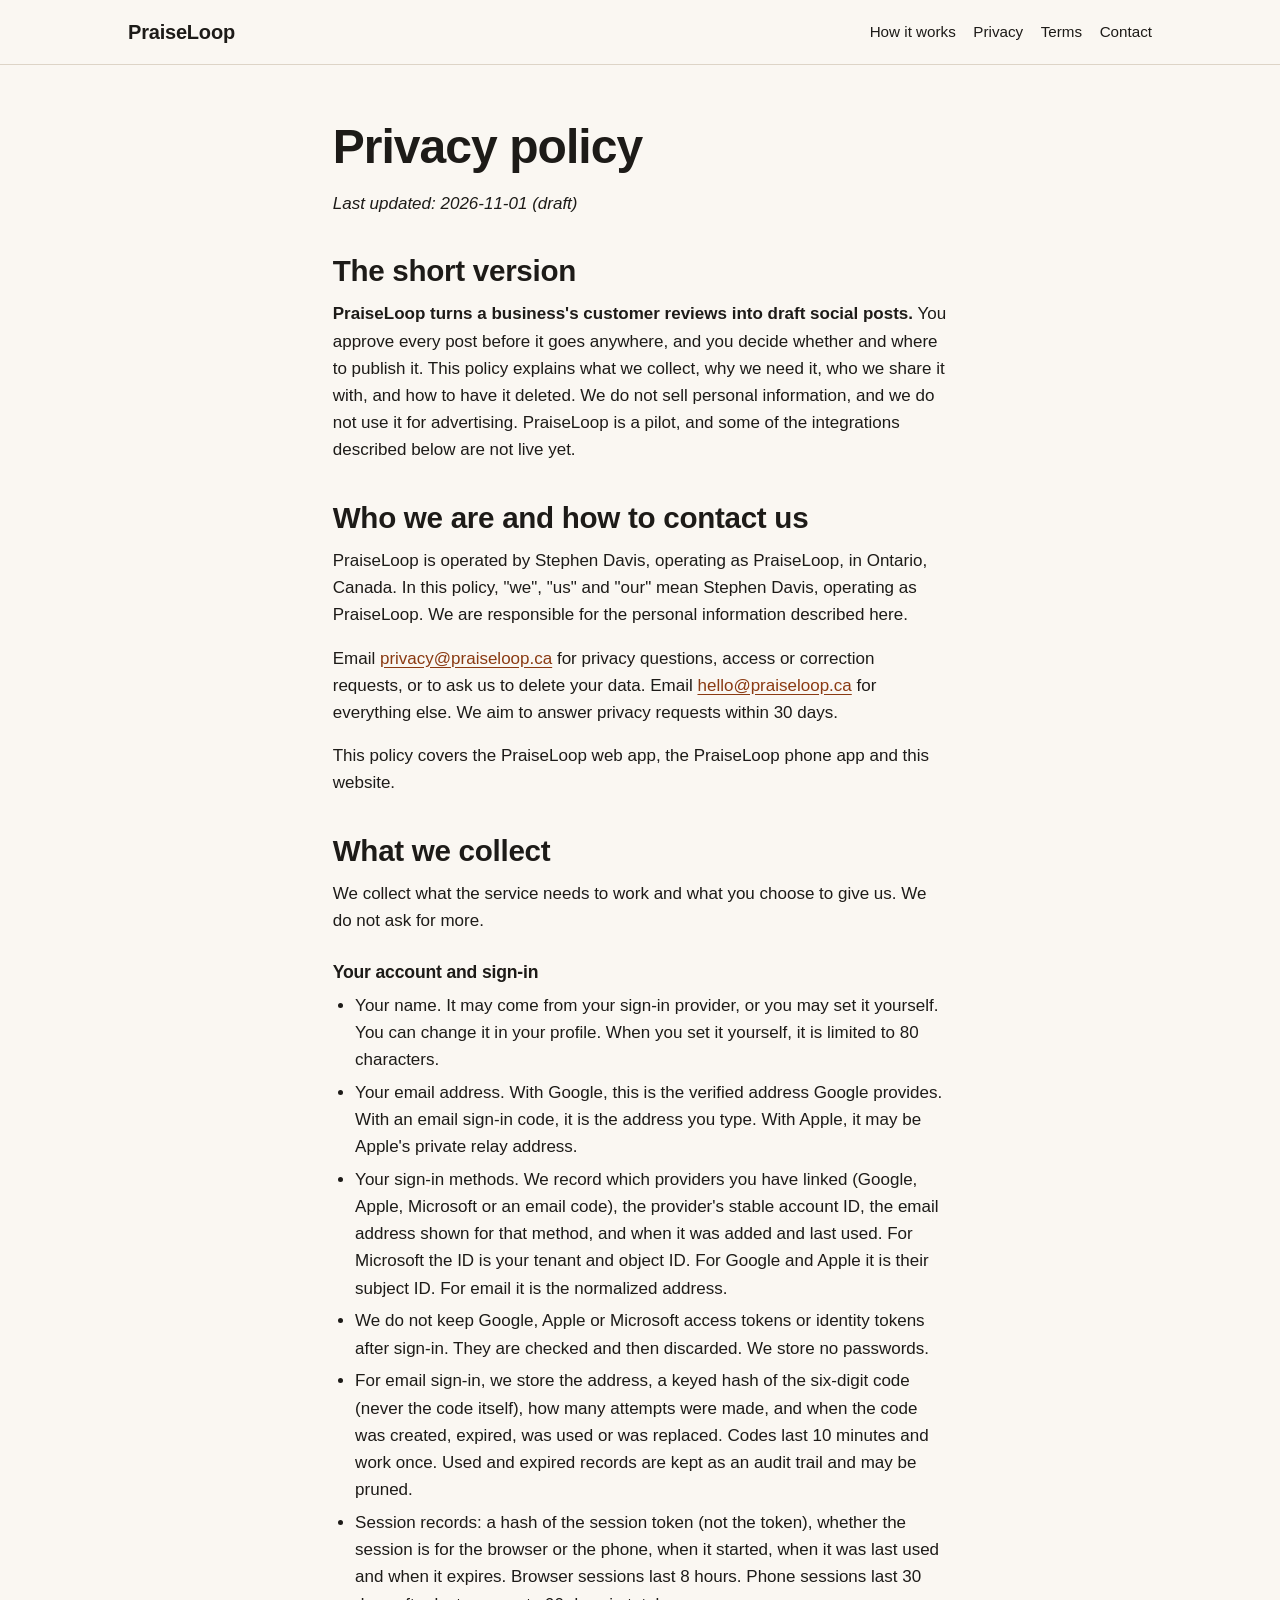
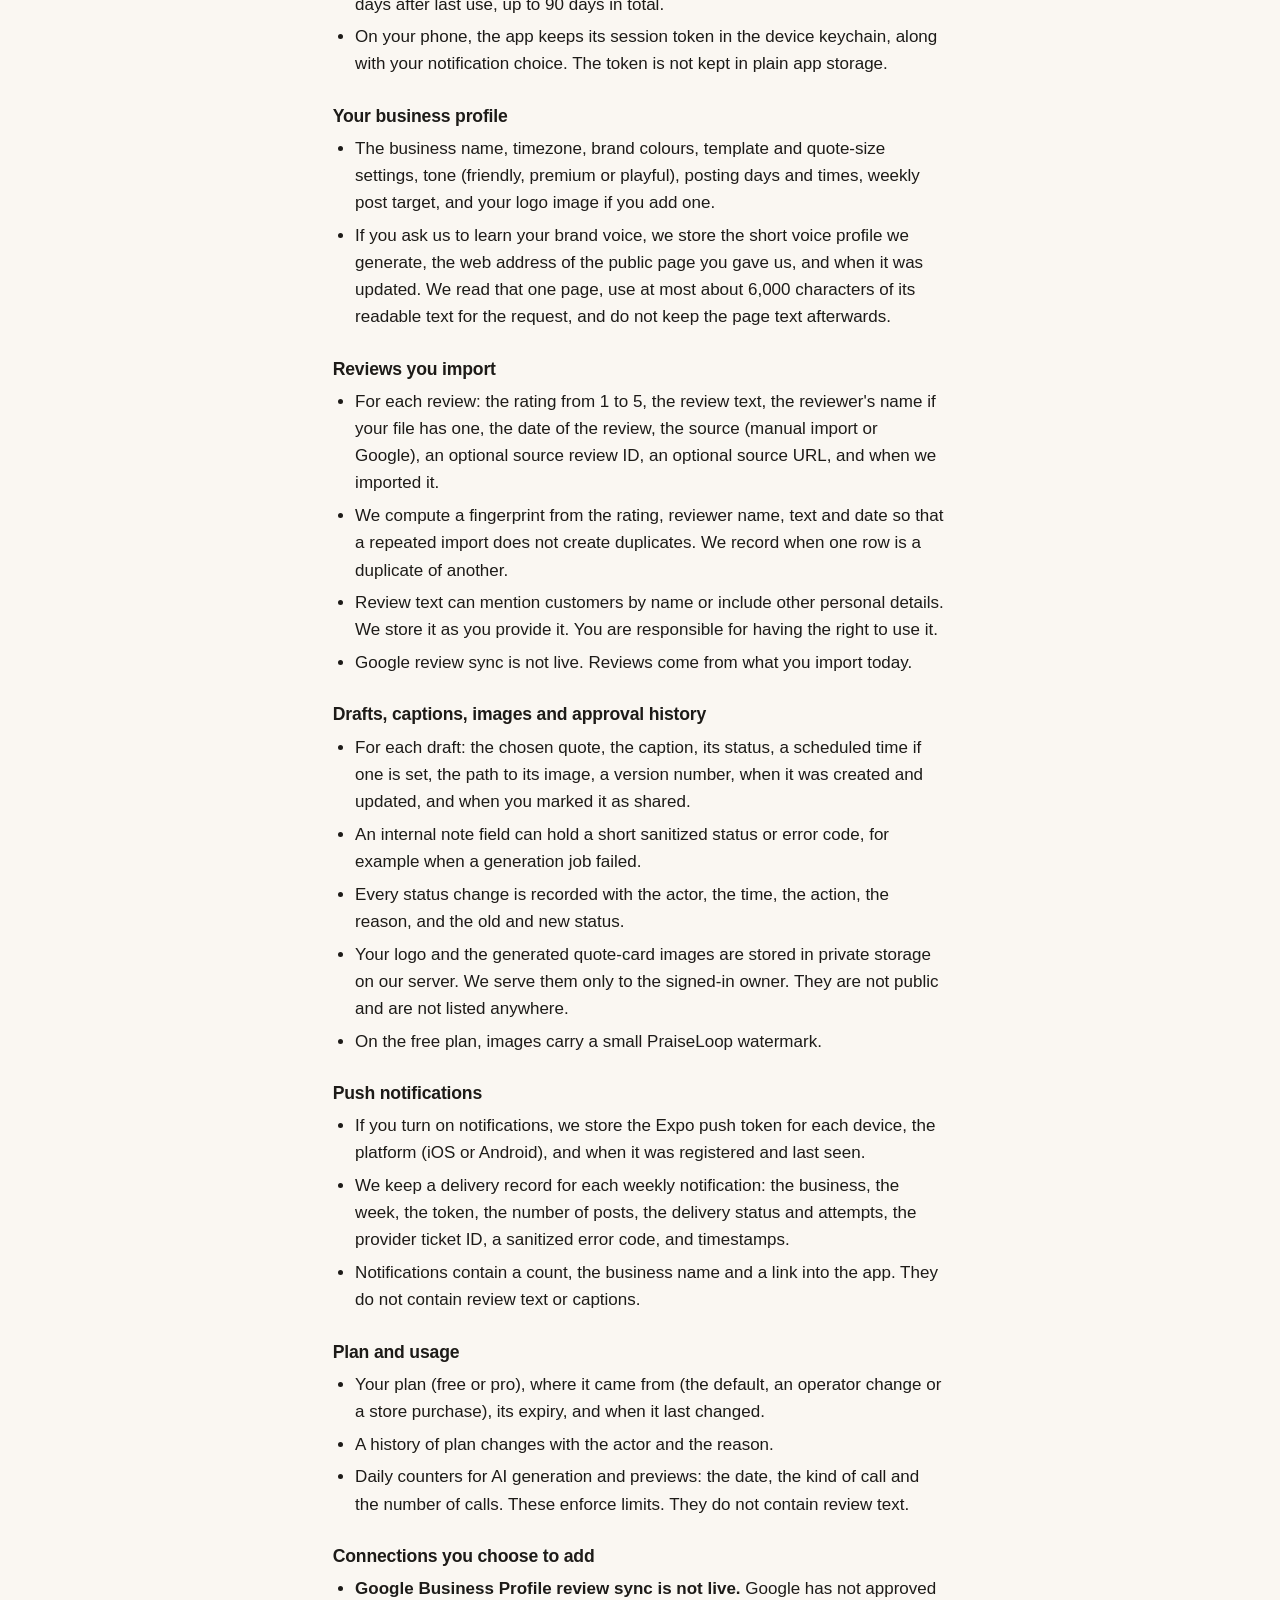
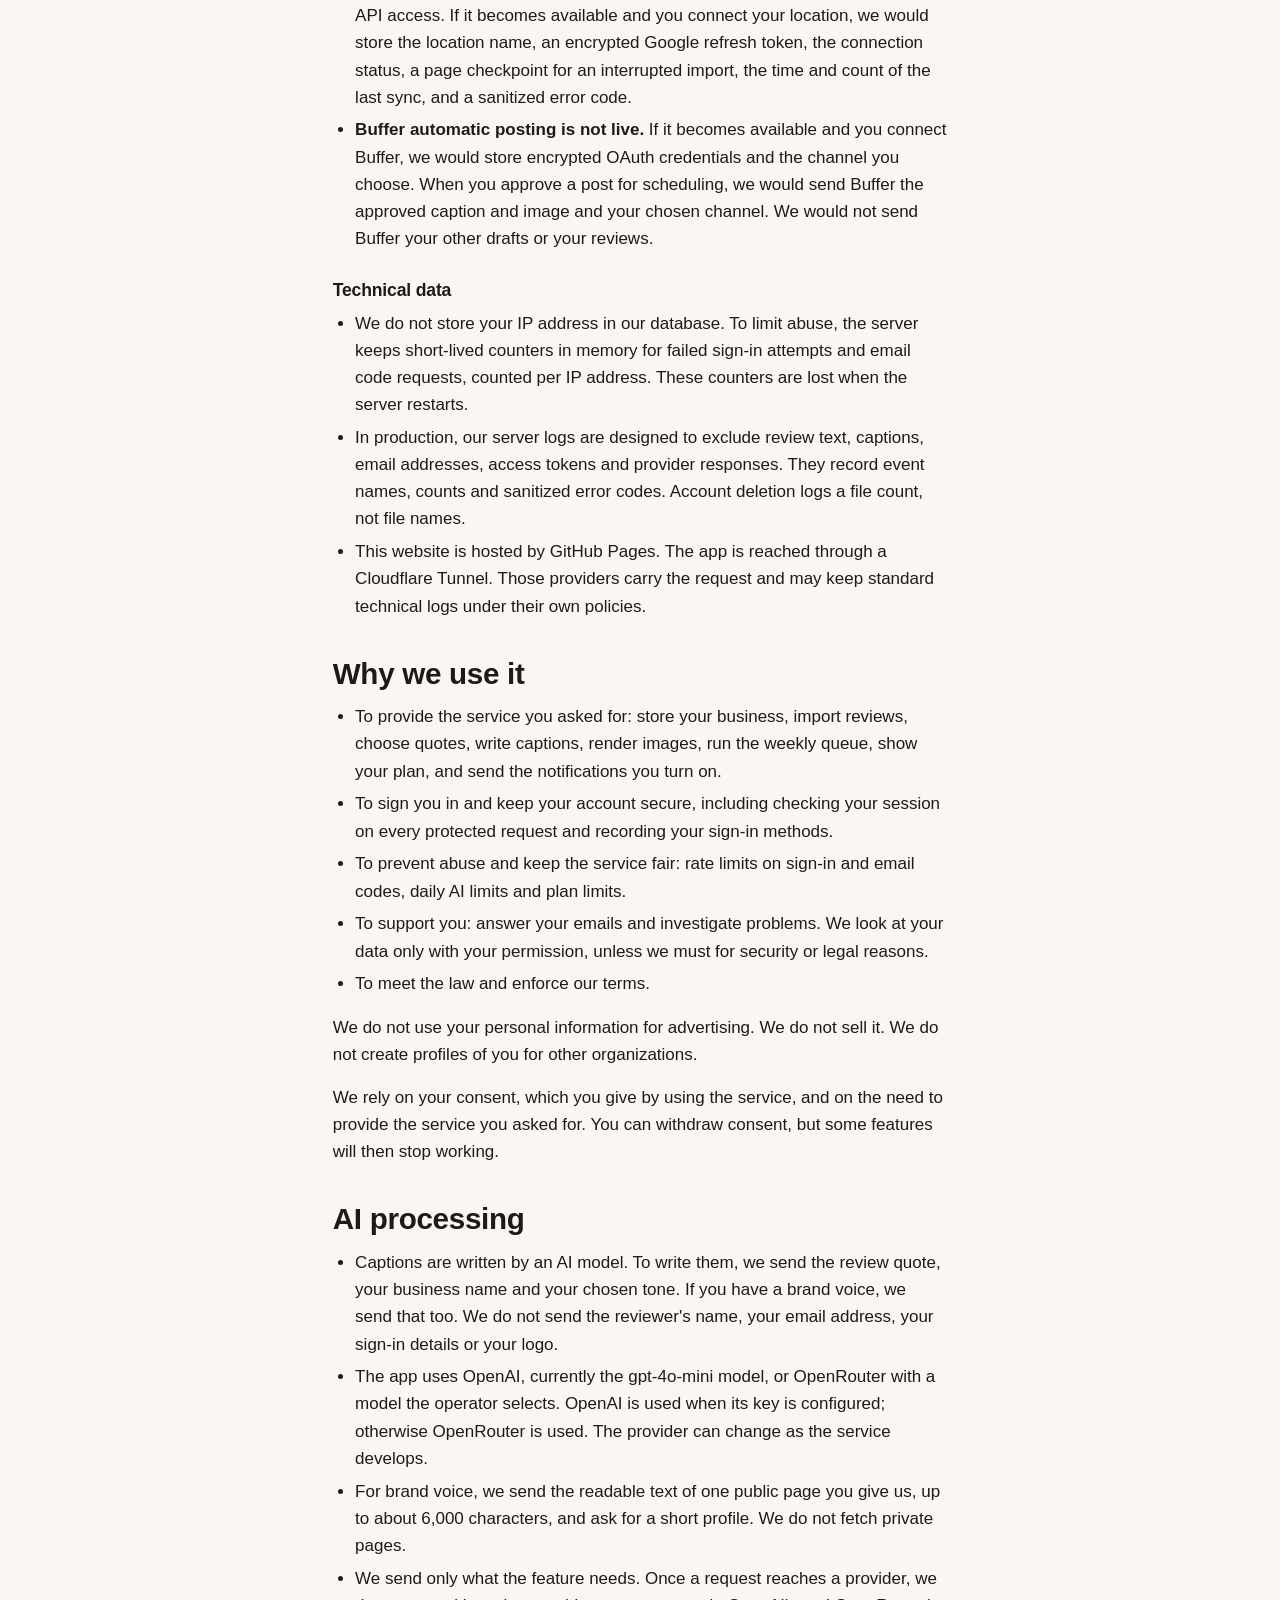
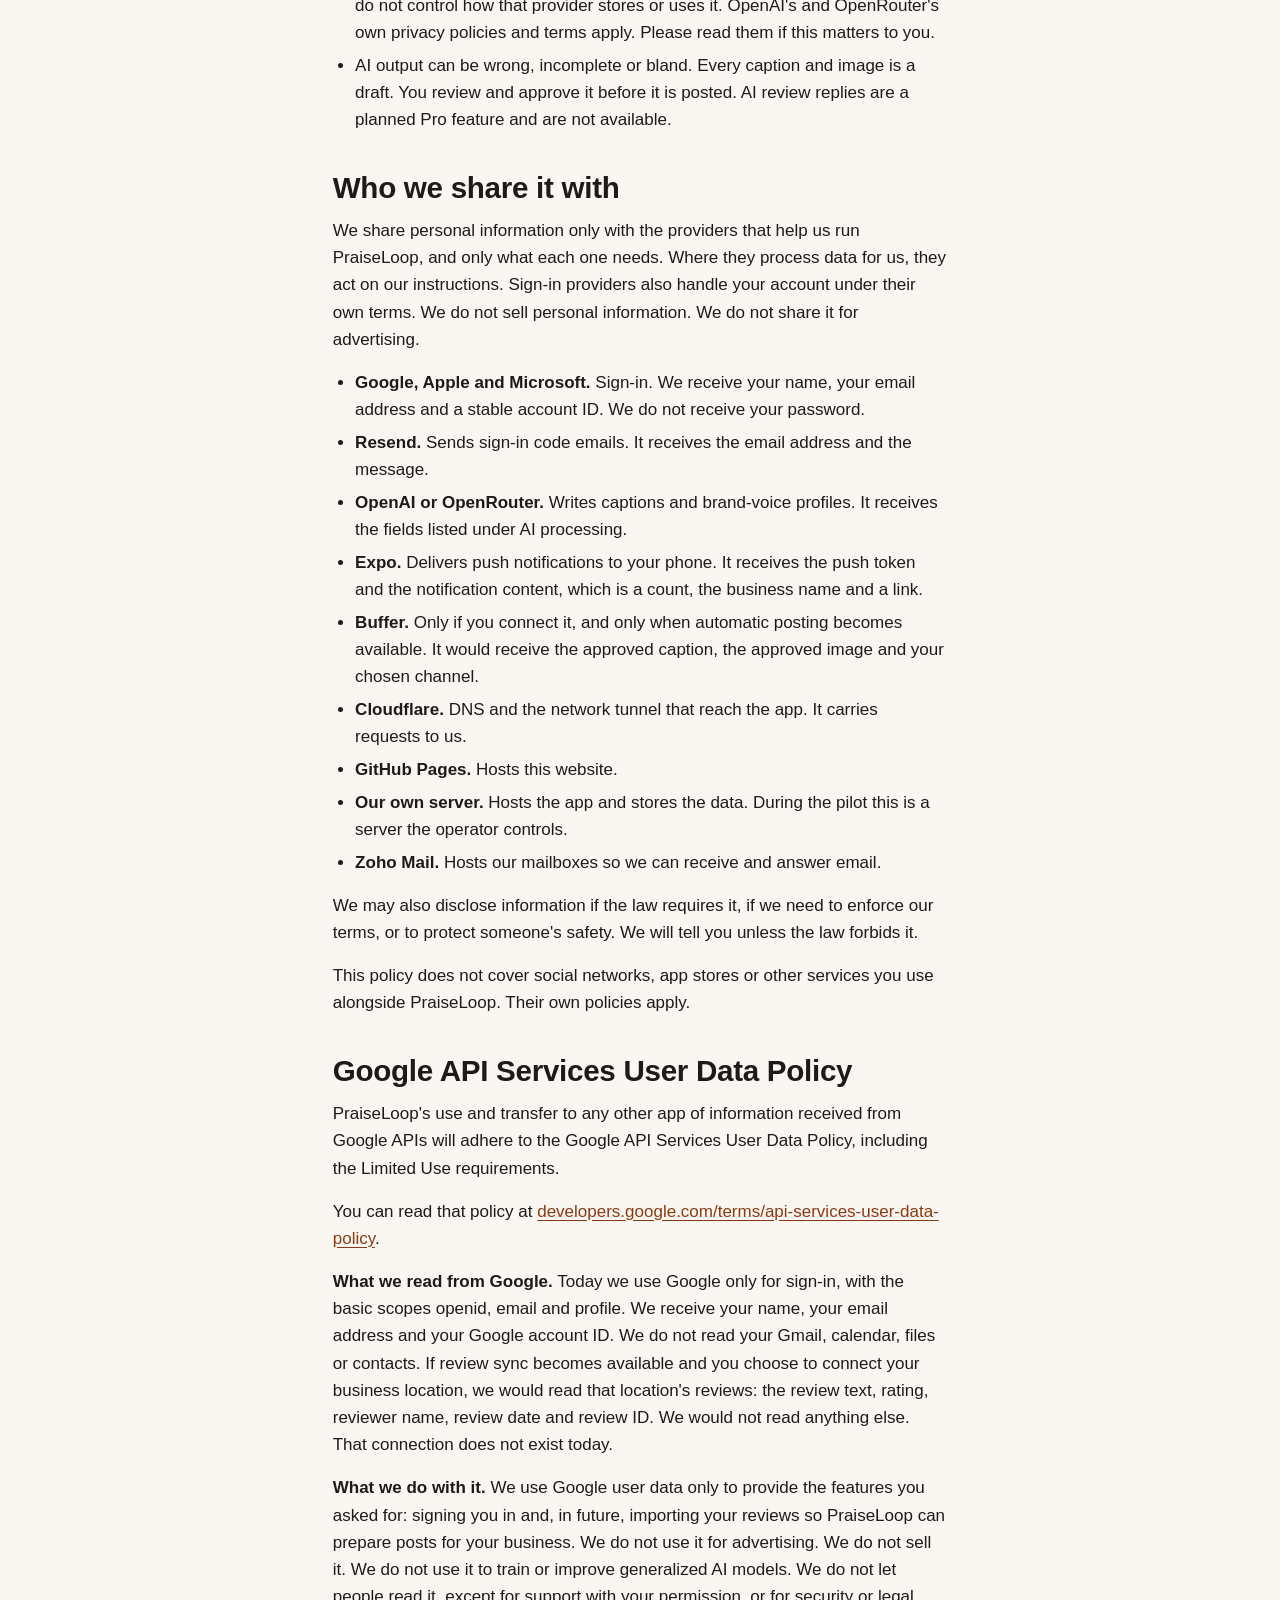
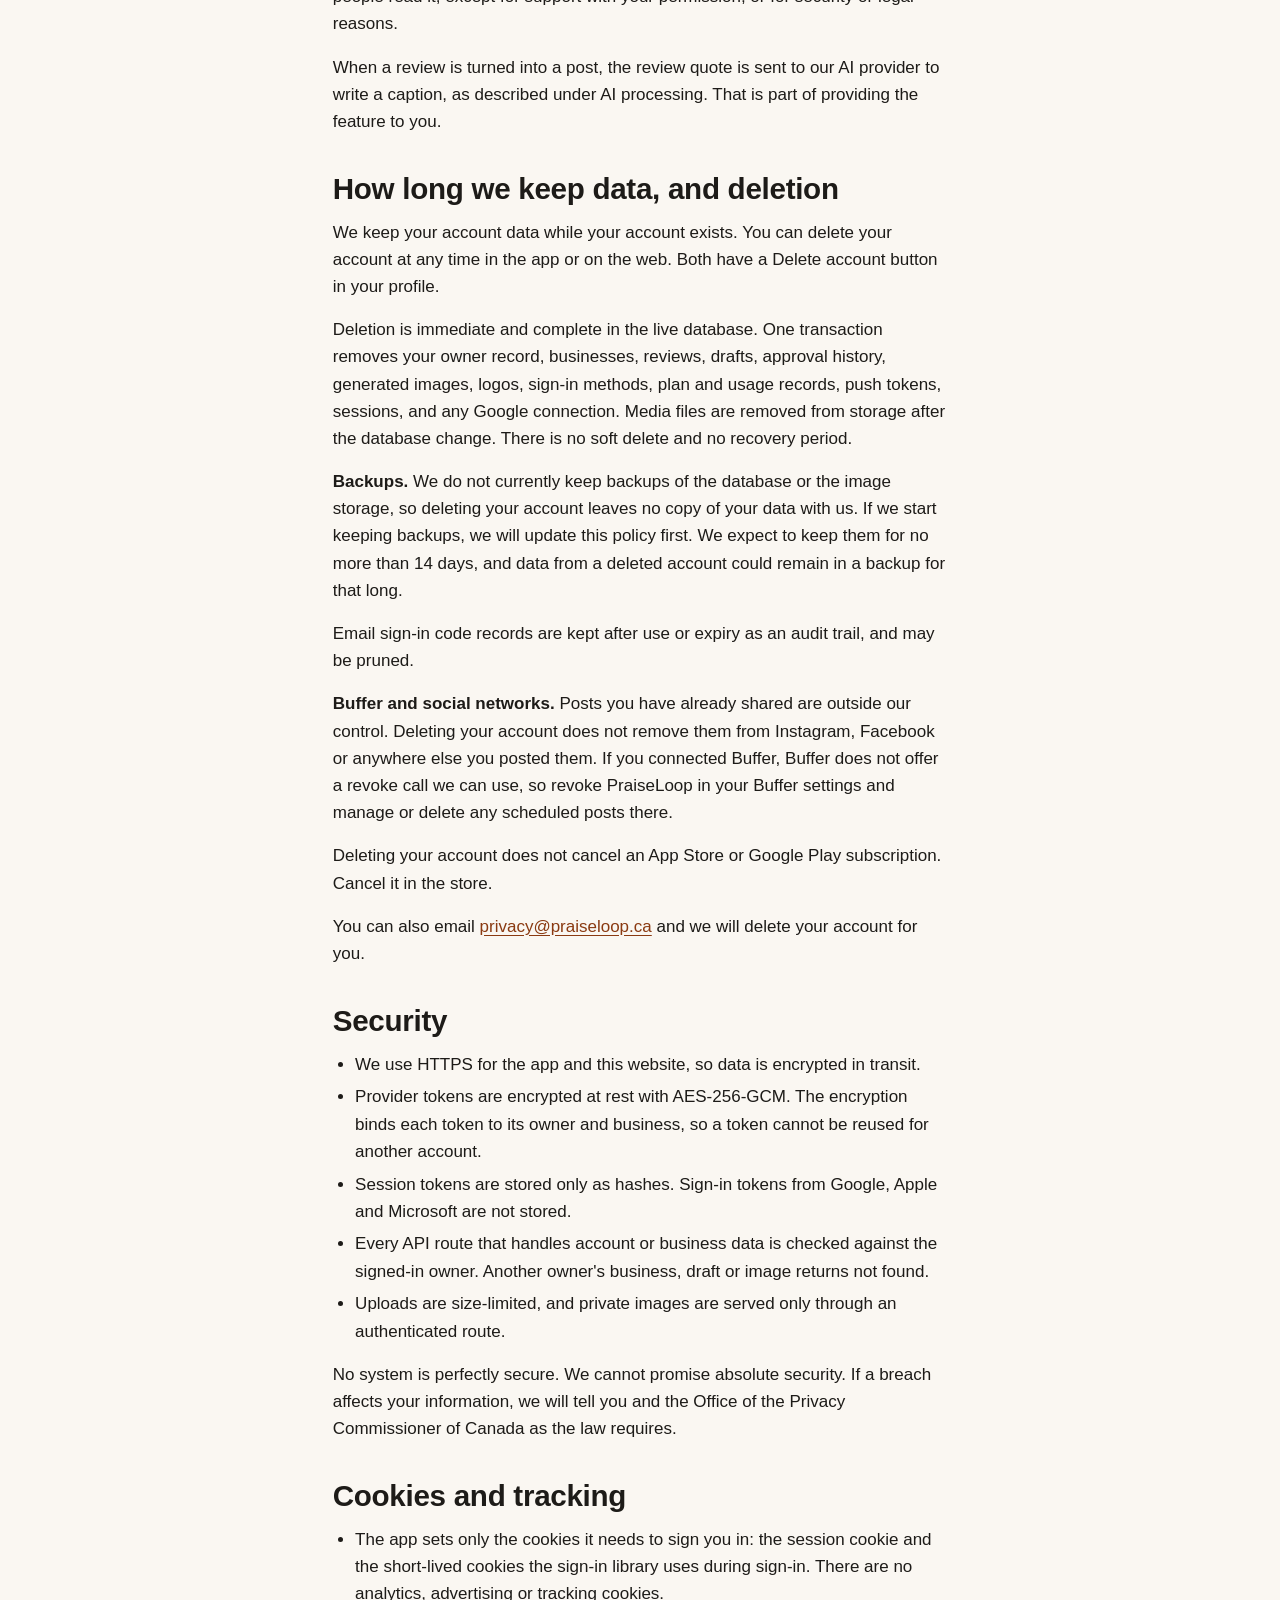
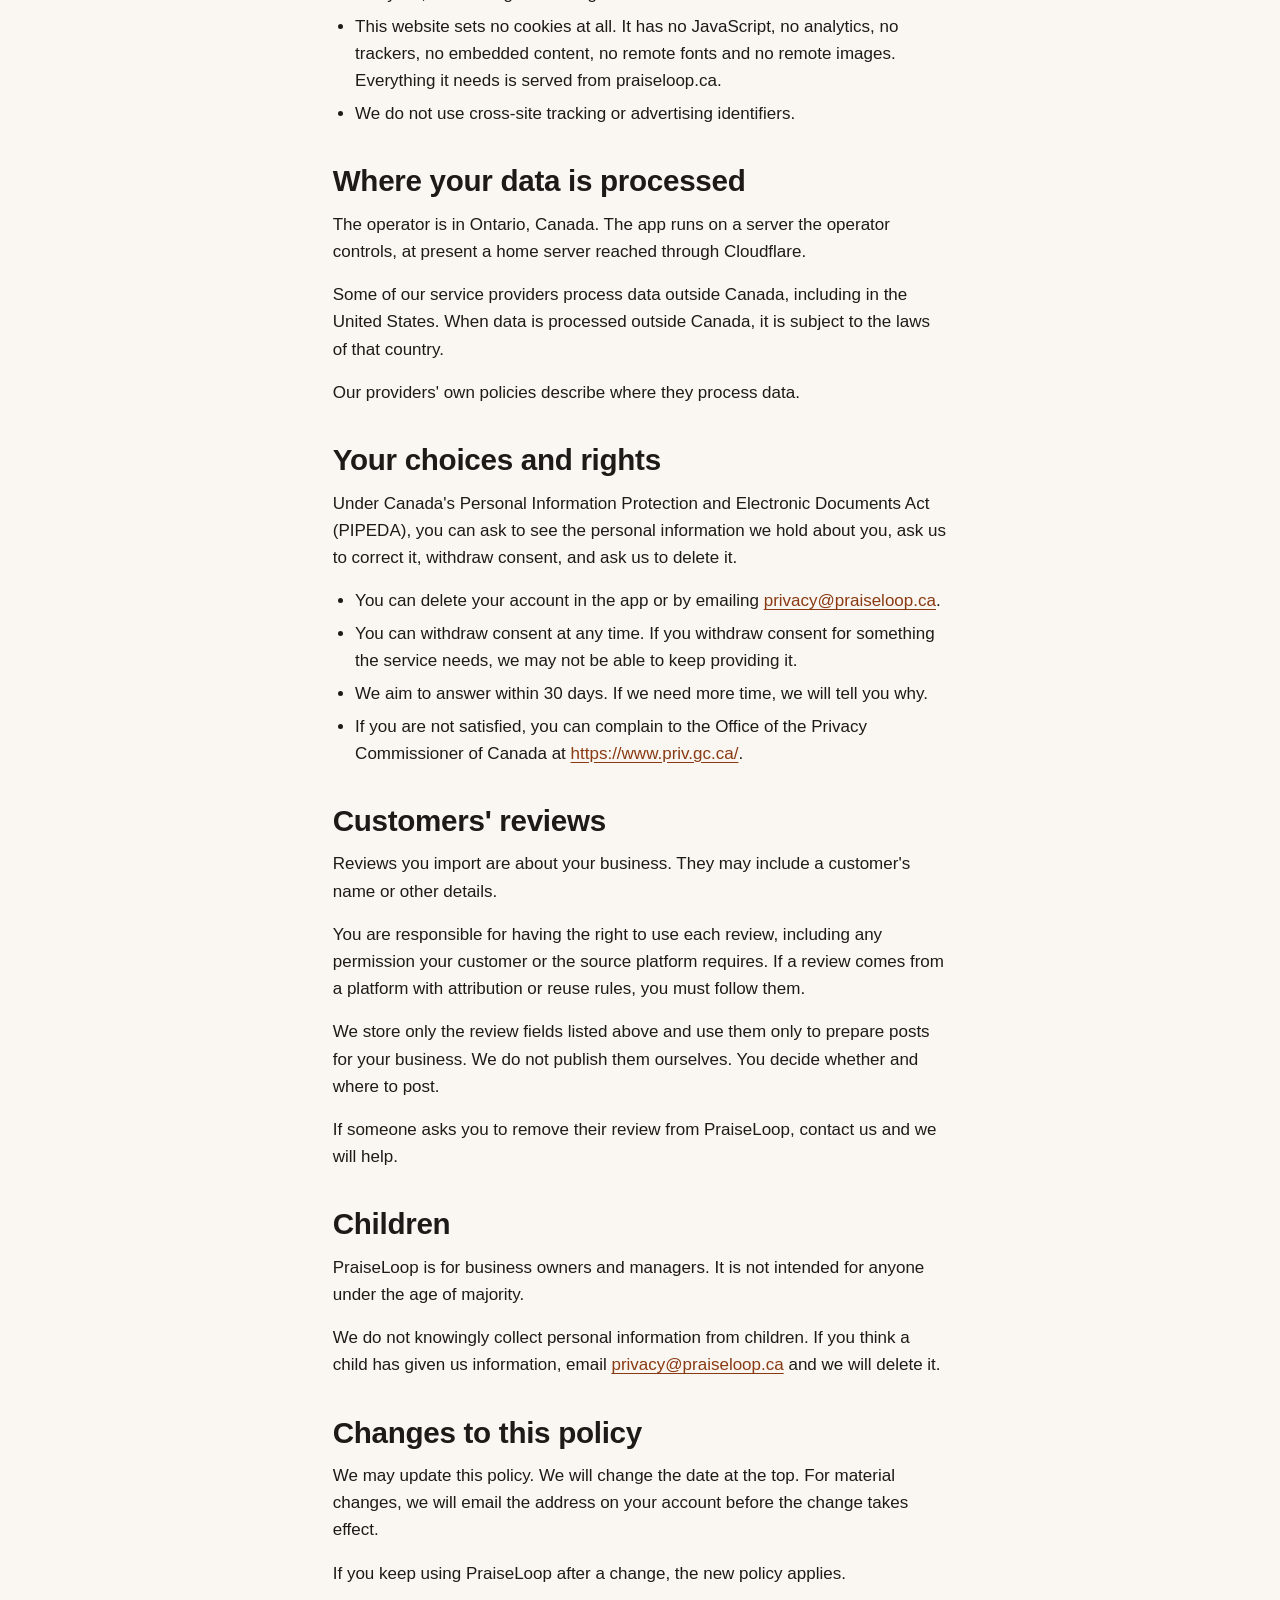
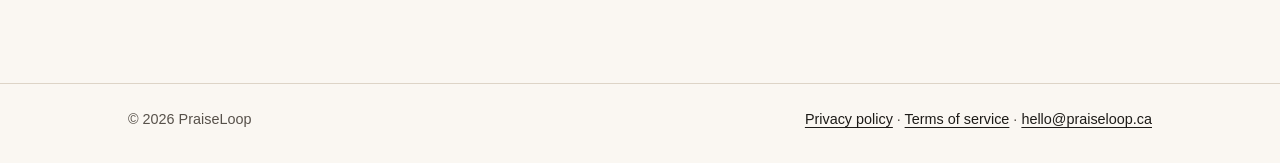
==== commit b4b36ab2: "docs: name the operator, say there are no backups yet, and settle how changes are announced The oper" ====
--- a/privacy/index.html
+++ b/privacy/index.html
@@ -32,8 +32,7 @@
       <p><strong>PraiseLoop turns a business's customer reviews into draft social posts.</strong> You approve every post before it goes anywhere, and you decide whether and where to publish it. This policy explains what we collect, why we need it, who we share it with, and how to have it deleted. We do not sell personal information, and we do not use it for advertising. PraiseLoop is a pilot, and some of the integrations described below are not live yet.</p>
 
       <h2>Who we are and how to contact us</h2>
-      <p>PraiseLoop is operated by [legal name and mailing address to be added], in Ontario, Canada. In this policy, "we", "us" and "our" mean that operator. We are the organization responsible for the personal information described here.</p>
-      <!-- TODO(owner): insert the legal name, the entity type and the mailing address. -->
+      <p>PraiseLoop is operated by Stephen Davis, operating as PraiseLoop, in Ontario, Canada. In this policy, "we", "us" and "our" mean Stephen Davis, operating as PraiseLoop. We are responsible for the personal information described here.</p>
       <p>Email <a href="mailto:privacy@praiseloop.ca">privacy@praiseloop.ca</a> for privacy questions, access or correction requests, or to ask us to delete your data. Email <a href="mailto:hello@praiseloop.ca">hello@praiseloop.ca</a> for everything else. We aim to answer privacy requests within 30 days.</p>
       <p>This policy covers the PraiseLoop web app, the PraiseLoop phone app and this website.</p>
 
@@ -100,7 +99,6 @@
         <li>In production, our server logs are designed to exclude review text, captions, email addresses, access tokens and provider responses. They record event names, counts and sanitized error codes. Account deletion logs a file count, not file names.</li>
         <li>This website is hosted by GitHub Pages. The app is reached through a Cloudflare Tunnel. Those providers carry the request and may keep standard technical logs under their own policies.</li>
       </ul>
-      <!-- TODO(owner): confirm that GitHub Pages is the final host for this site and that no Pages or CDN setting changes this statement. -->
       <!-- TODO(owner): state how long server and provider logs are kept, once that is decided. The app repo does not set a period. -->
 
       <h2>Why we use it</h2>
@@ -135,9 +133,7 @@
         <li><strong>GitHub Pages.</strong> Hosts this website.</li>
         <li><strong>Our own server.</strong> Hosts the app and stores the data. During the pilot this is a server the operator controls.</li>
         <li><strong>Zoho Mail.</strong> Hosts our mailboxes so we can receive and answer email.</li>
-        <li><strong>Our off-site backup destination.</strong> Stores compressed backups of the database and the image storage. The operator chooses the provider.</li>
-      </ul>
-      <!-- TODO(owner): confirm that hello@praiseloop.ca and privacy@praiseloop.ca are hosted by Zoho Mail, and name the off-site backup provider. -->
+      </ul>
       <p>We may also disclose information if the law requires it, if we need to enforce our terms, or to protect someone's safety. We will tell you unless the law forbids it.</p>
       <p>This policy does not cover social networks, app stores or other services you use alongside PraiseLoop. Their own policies apply.</p>
 
@@ -152,8 +148,7 @@
       <h2>How long we keep data, and deletion</h2>
       <p>We keep your account data while your account exists. You can delete your account at any time in the app or on the web. Both have a Delete account button in your profile.</p>
       <p>Deletion is immediate and complete in the live database. One transaction removes your owner record, businesses, reviews, drafts, approval history, generated images, logos, sign-in methods, plan and usage records, push tokens, sessions, and any Google connection. Media files are removed from storage after the database change. There is no soft delete and no recovery period.</p>
-      <p><strong>Backups.</strong> We take a nightly backup of the database and the image storage and copy it off the machine. The backup script compresses the files but does not encrypt them itself. Backups are kept for 14 days by default and then deleted automatically. Data from a deleted account can therefore remain in a backup for up to about 14 days. There is no restore of a single account today.</p>
-      <!-- TODO(owner): confirm the nightly backup cron from docs/development.md is actually running on the pilot server before publishing this paragraph. -->
+      <p><strong>Backups.</strong> We do not currently keep backups of the database or the image storage, so deleting your account leaves no copy of your data with us. If we start keeping backups, we will update this policy first. We expect to keep them for no more than 14 days, and data from a deleted account could remain in a backup for that long.</p>
       <p>Email sign-in code records are kept after use or expiry as an audit trail, and may be pruned.</p>
       <p><strong>Buffer and social networks.</strong> Posts you have already shared are outside our control. Deleting your account does not remove them from Instagram, Facebook or anywhere else you posted them. If you connected Buffer, Buffer does not offer a revoke call we can use, so revoke PraiseLoop in your Buffer settings and manage or delete any scheduled posts there.</p>
       <!-- TODO(owner): confirm with Buffer that there is no revoke call, and update this sentence if one exists. -->
@@ -204,9 +199,8 @@
       <p>We do not knowingly collect personal information from children. If you think a child has given us information, email <a href="mailto:privacy@praiseloop.ca">privacy@praiseloop.ca</a> and we will delete it.</p>
 
       <h2>Changes to this policy</h2>
-      <p>We may update this policy. We will change the date at the top. For material changes, we will tell owners by email or in the app before the change takes effect.</p>
+      <p>We may update this policy. We will change the date at the top. For material changes, we will email the address on your account before the change takes effect.</p>
       <p>If you keep using PraiseLoop after a change, the new policy applies.</p>
-      <!-- TODO(owner): confirm how material changes will be announced. The app has transactional sign-in email but no broadcast tool today. -->
     </article>
   </main>
   <footer class="site-footer">
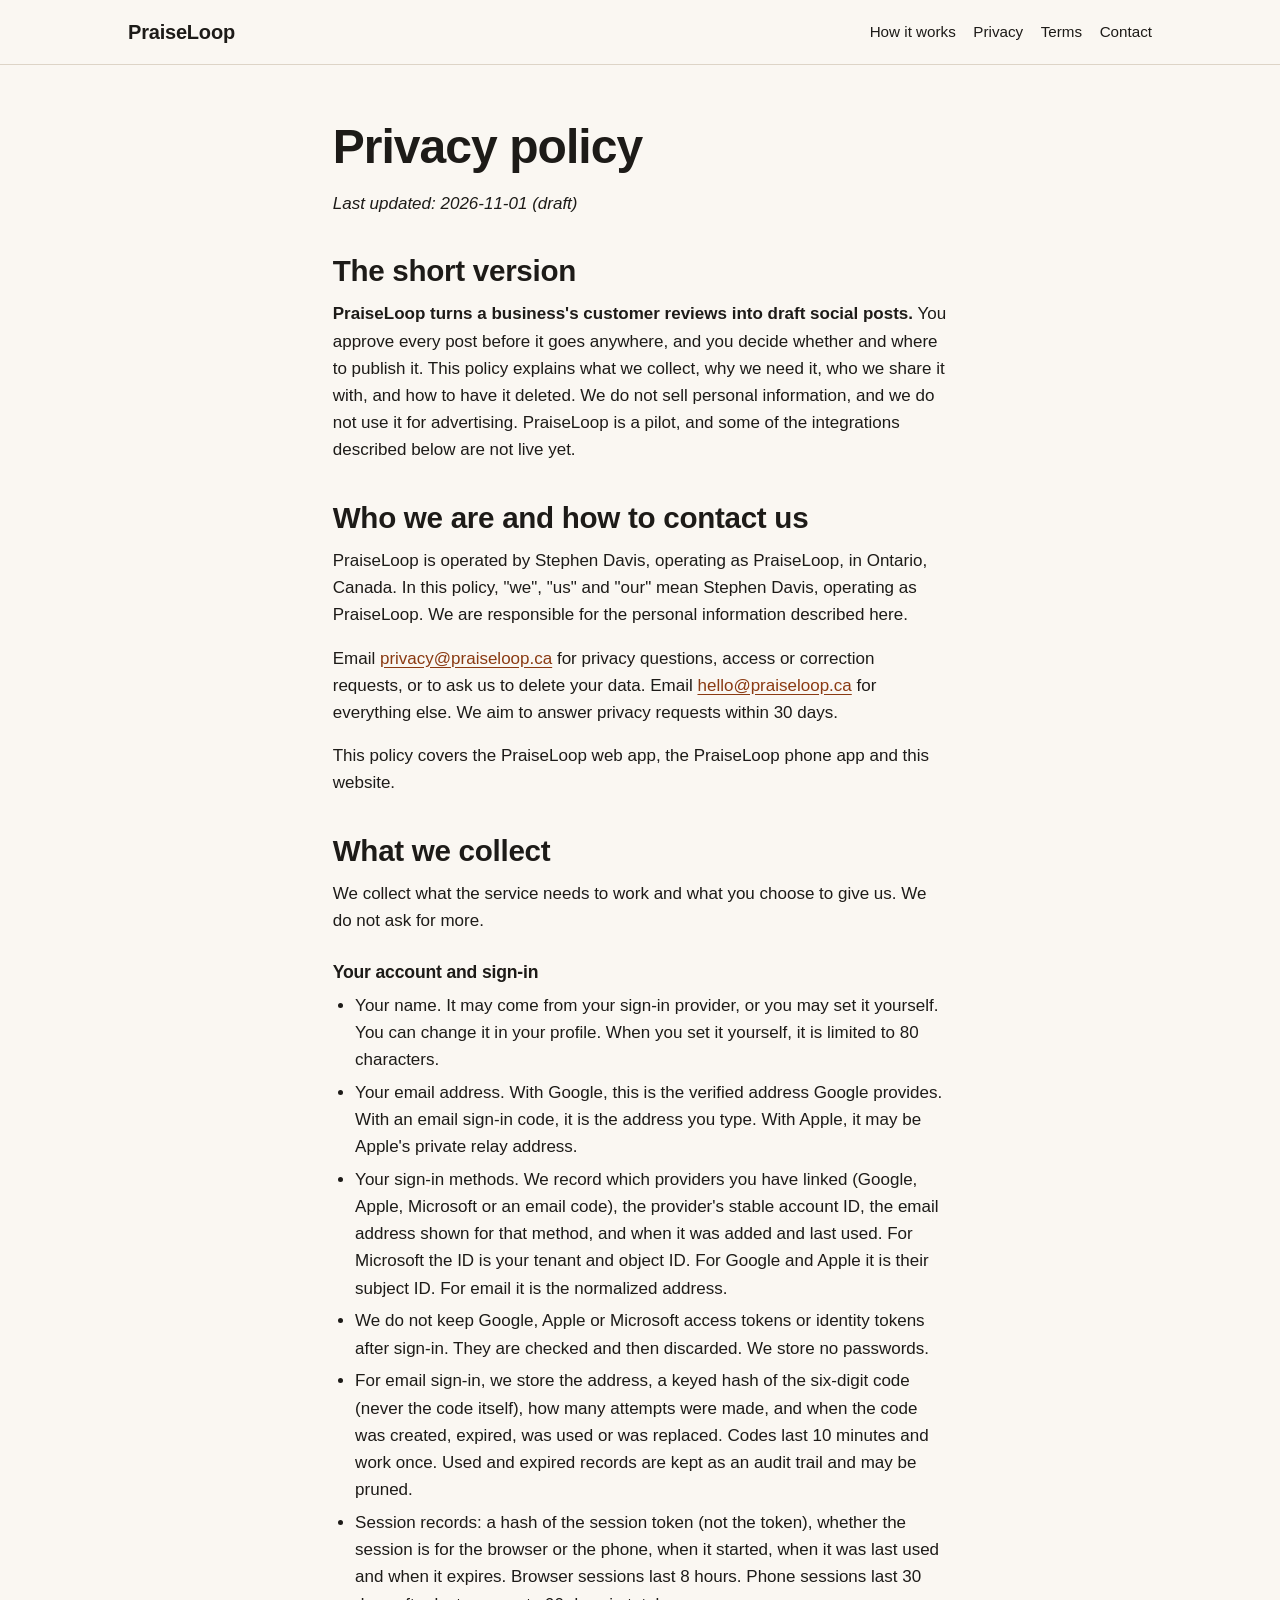
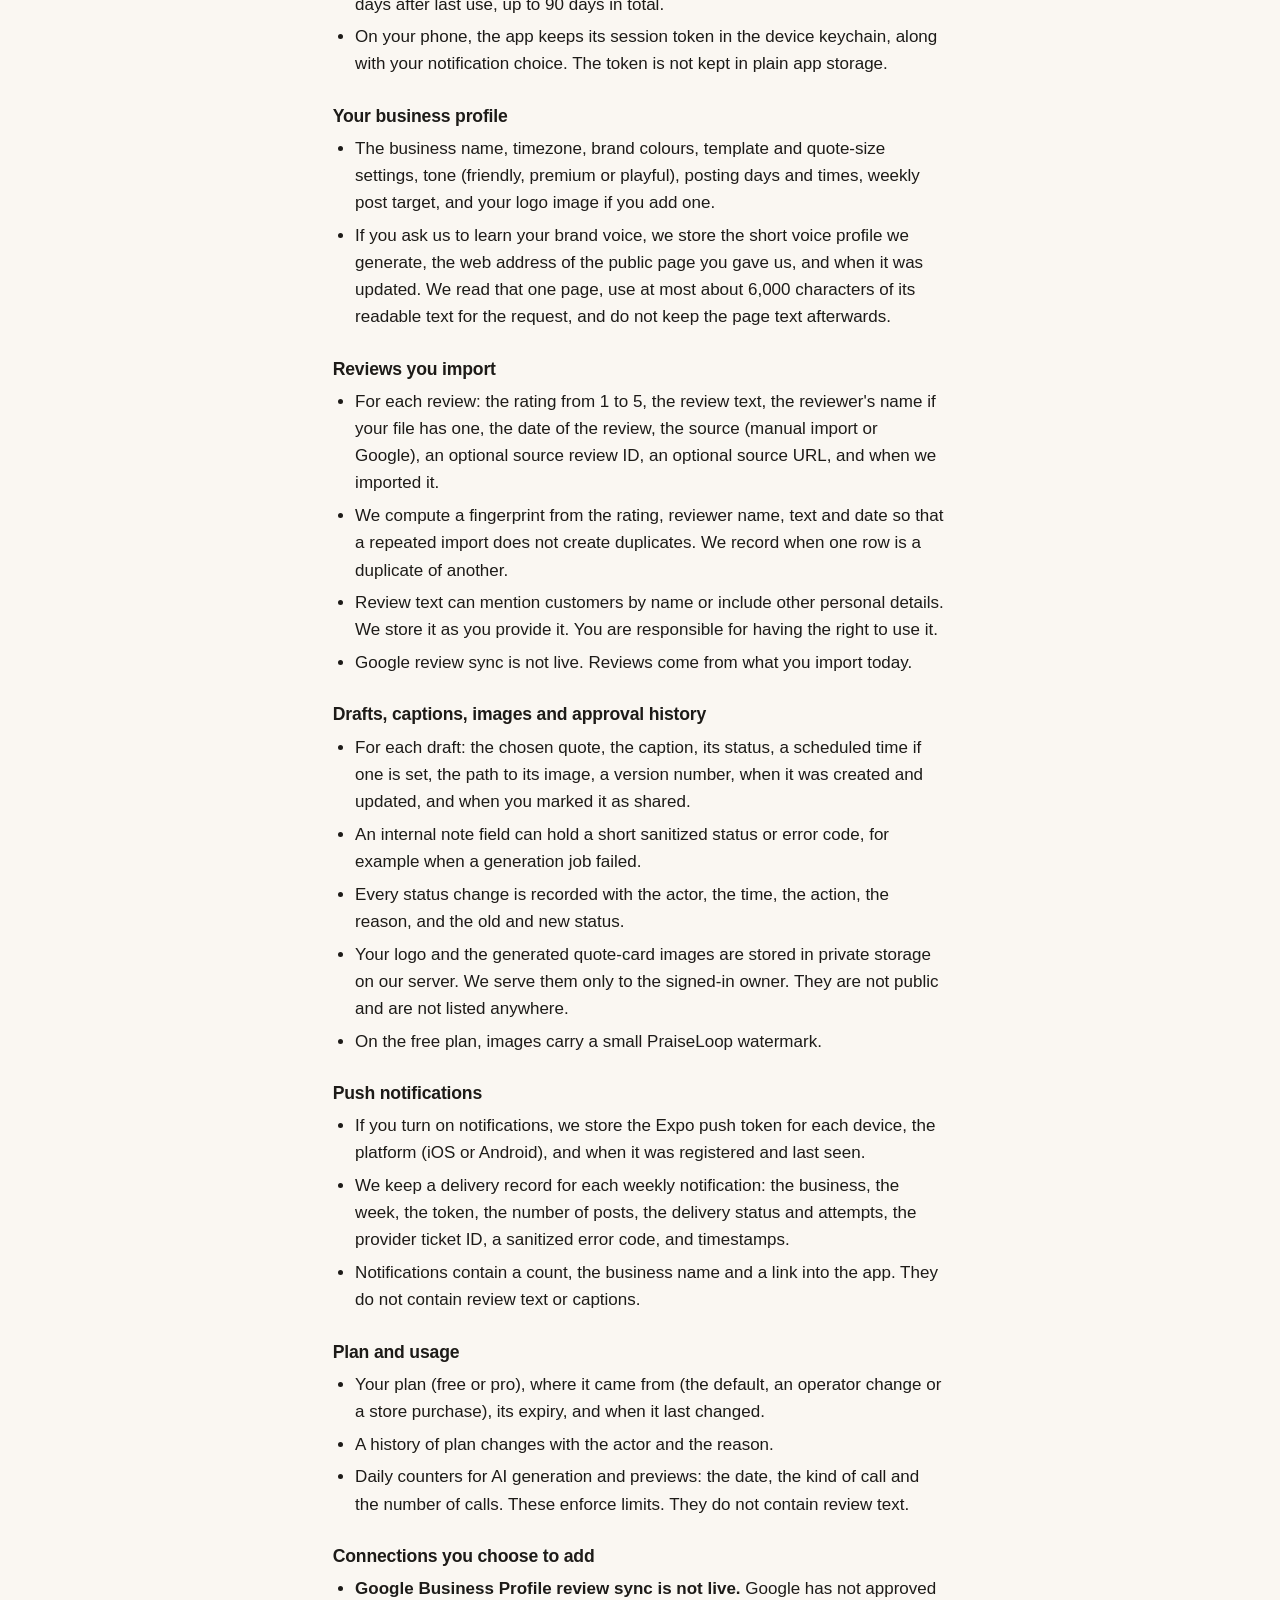
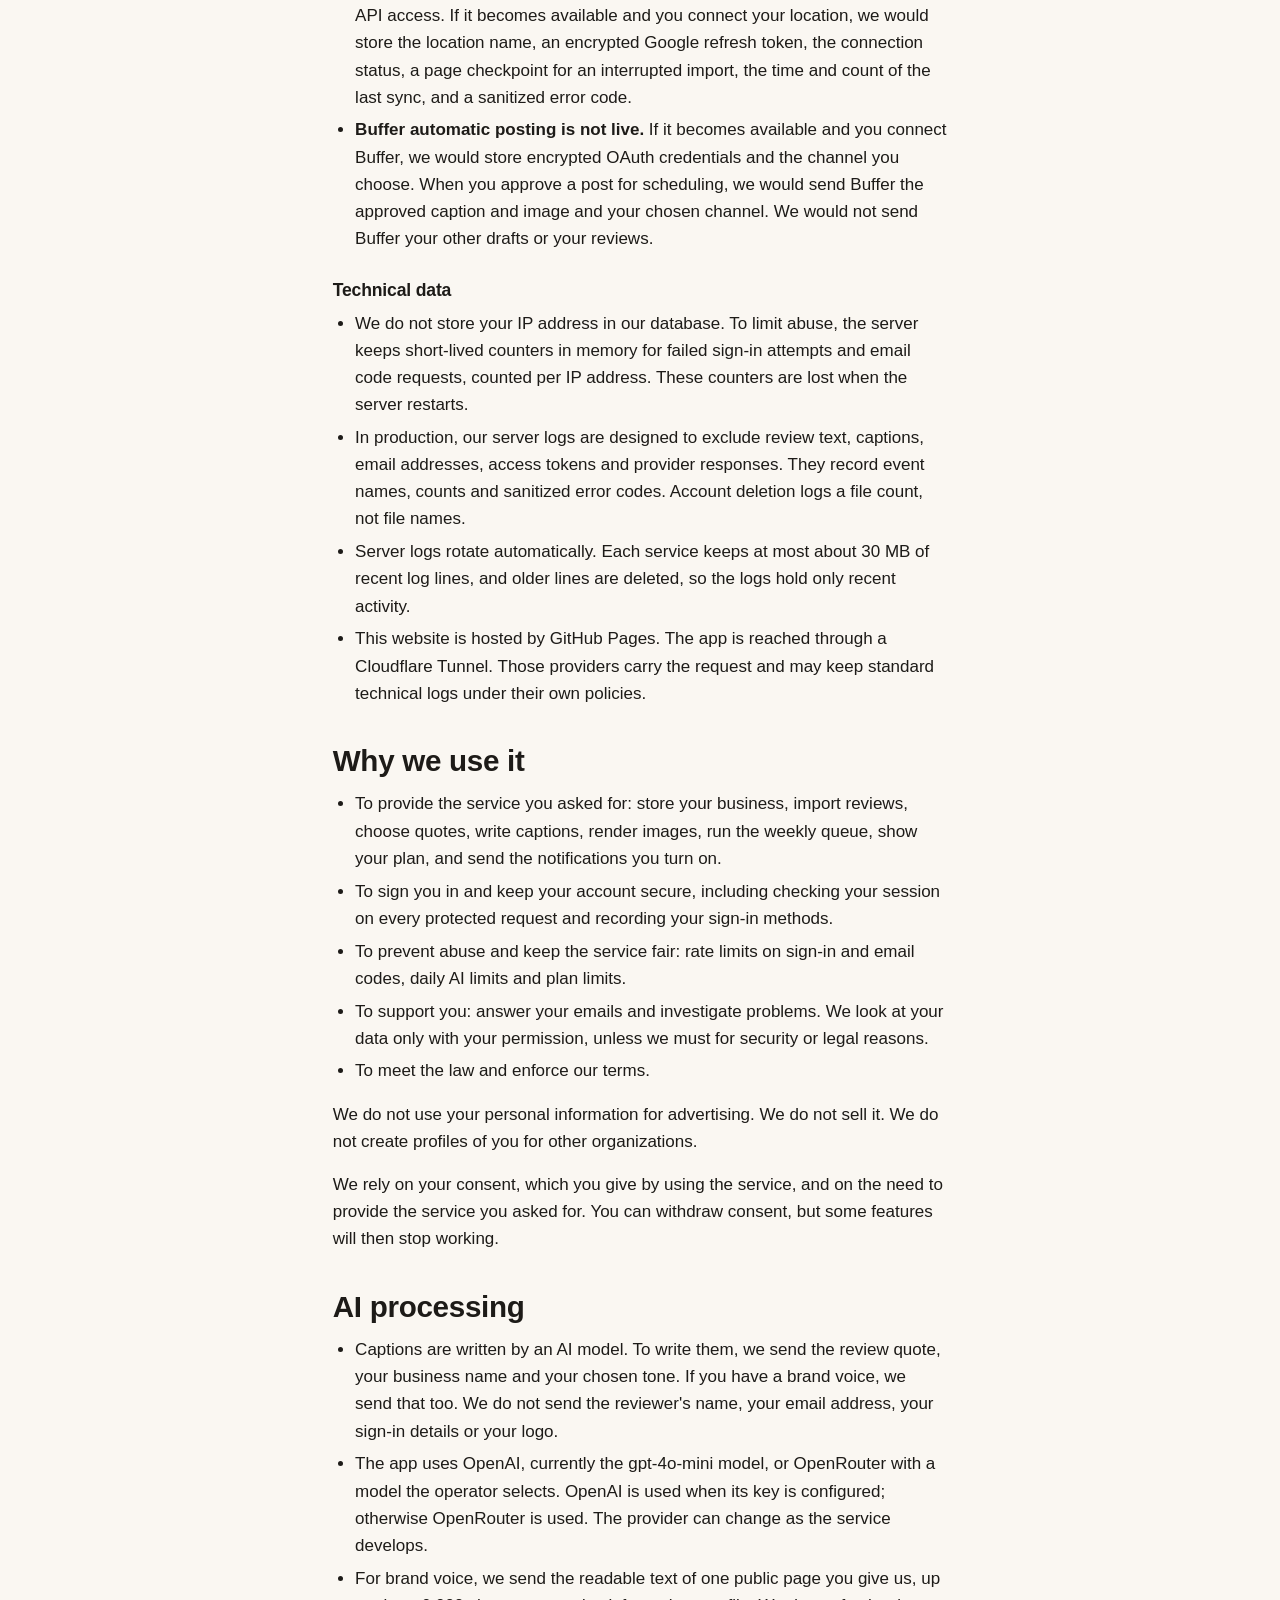
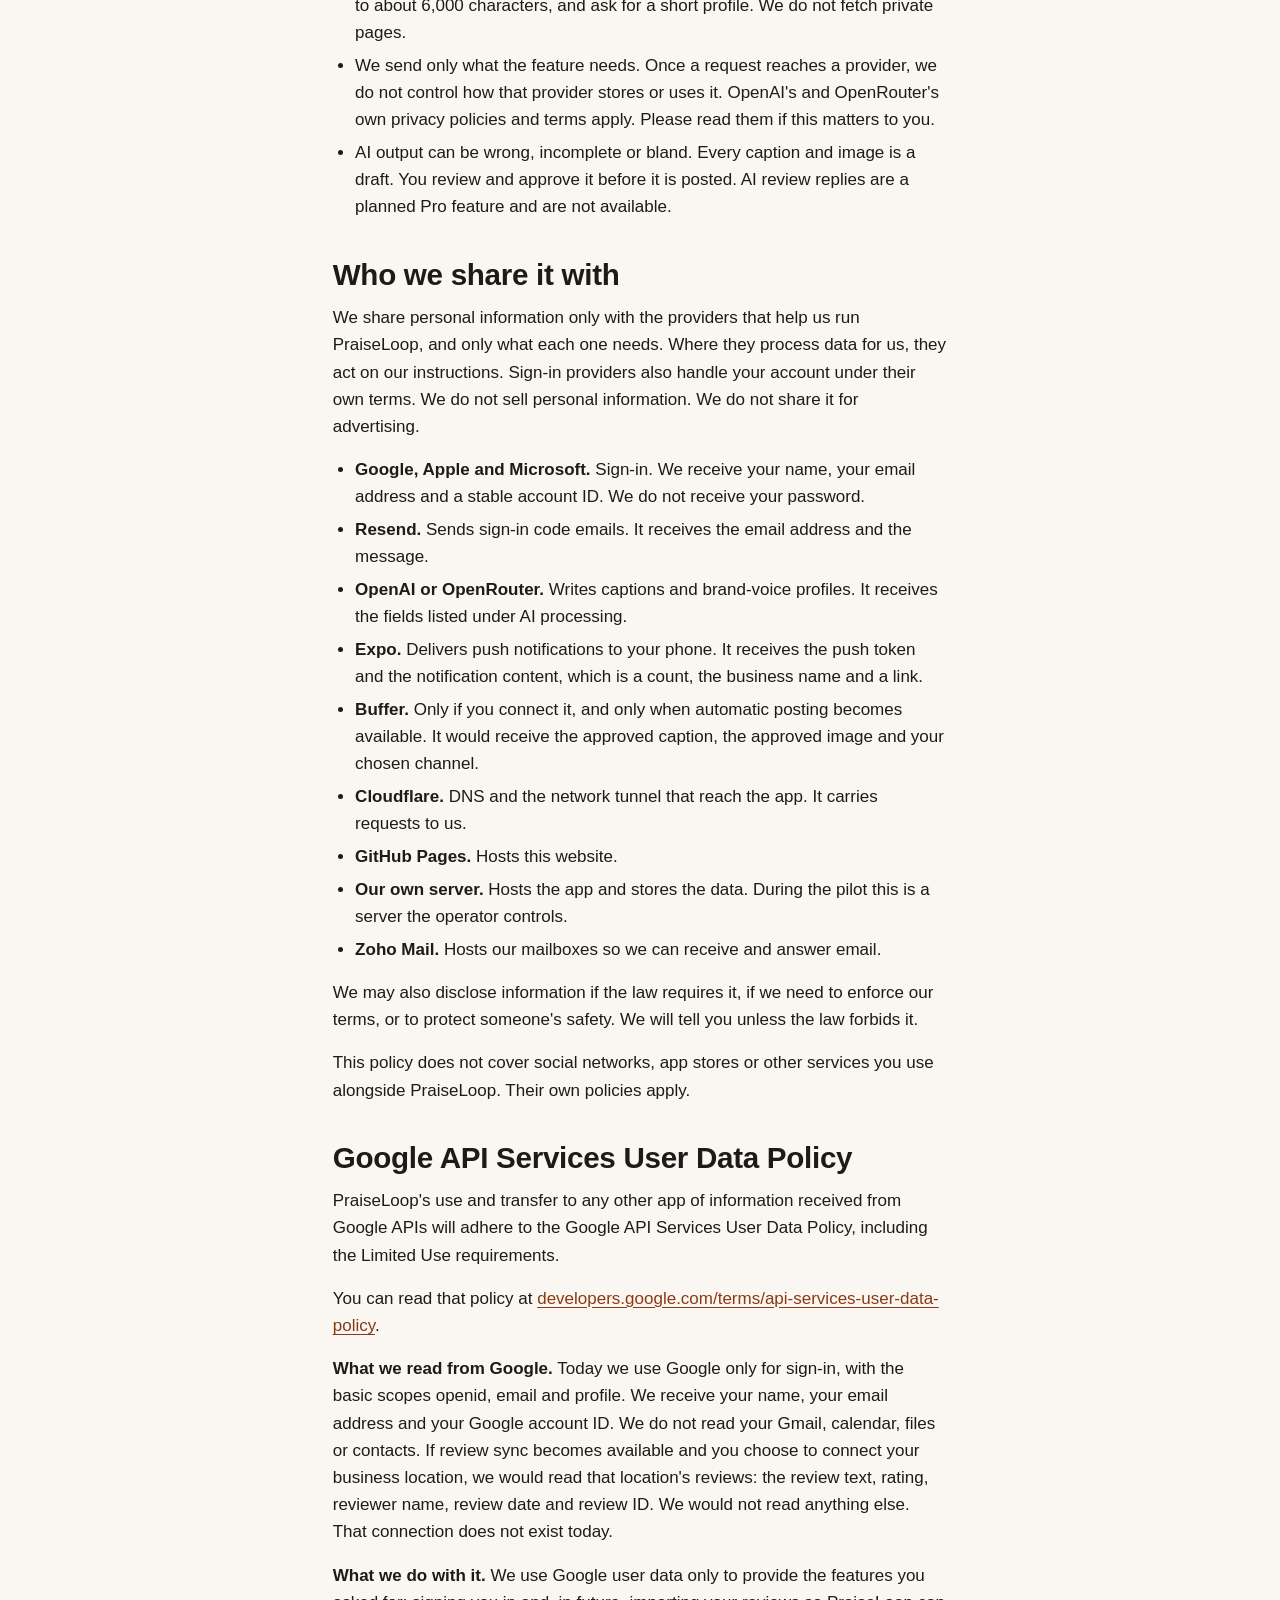
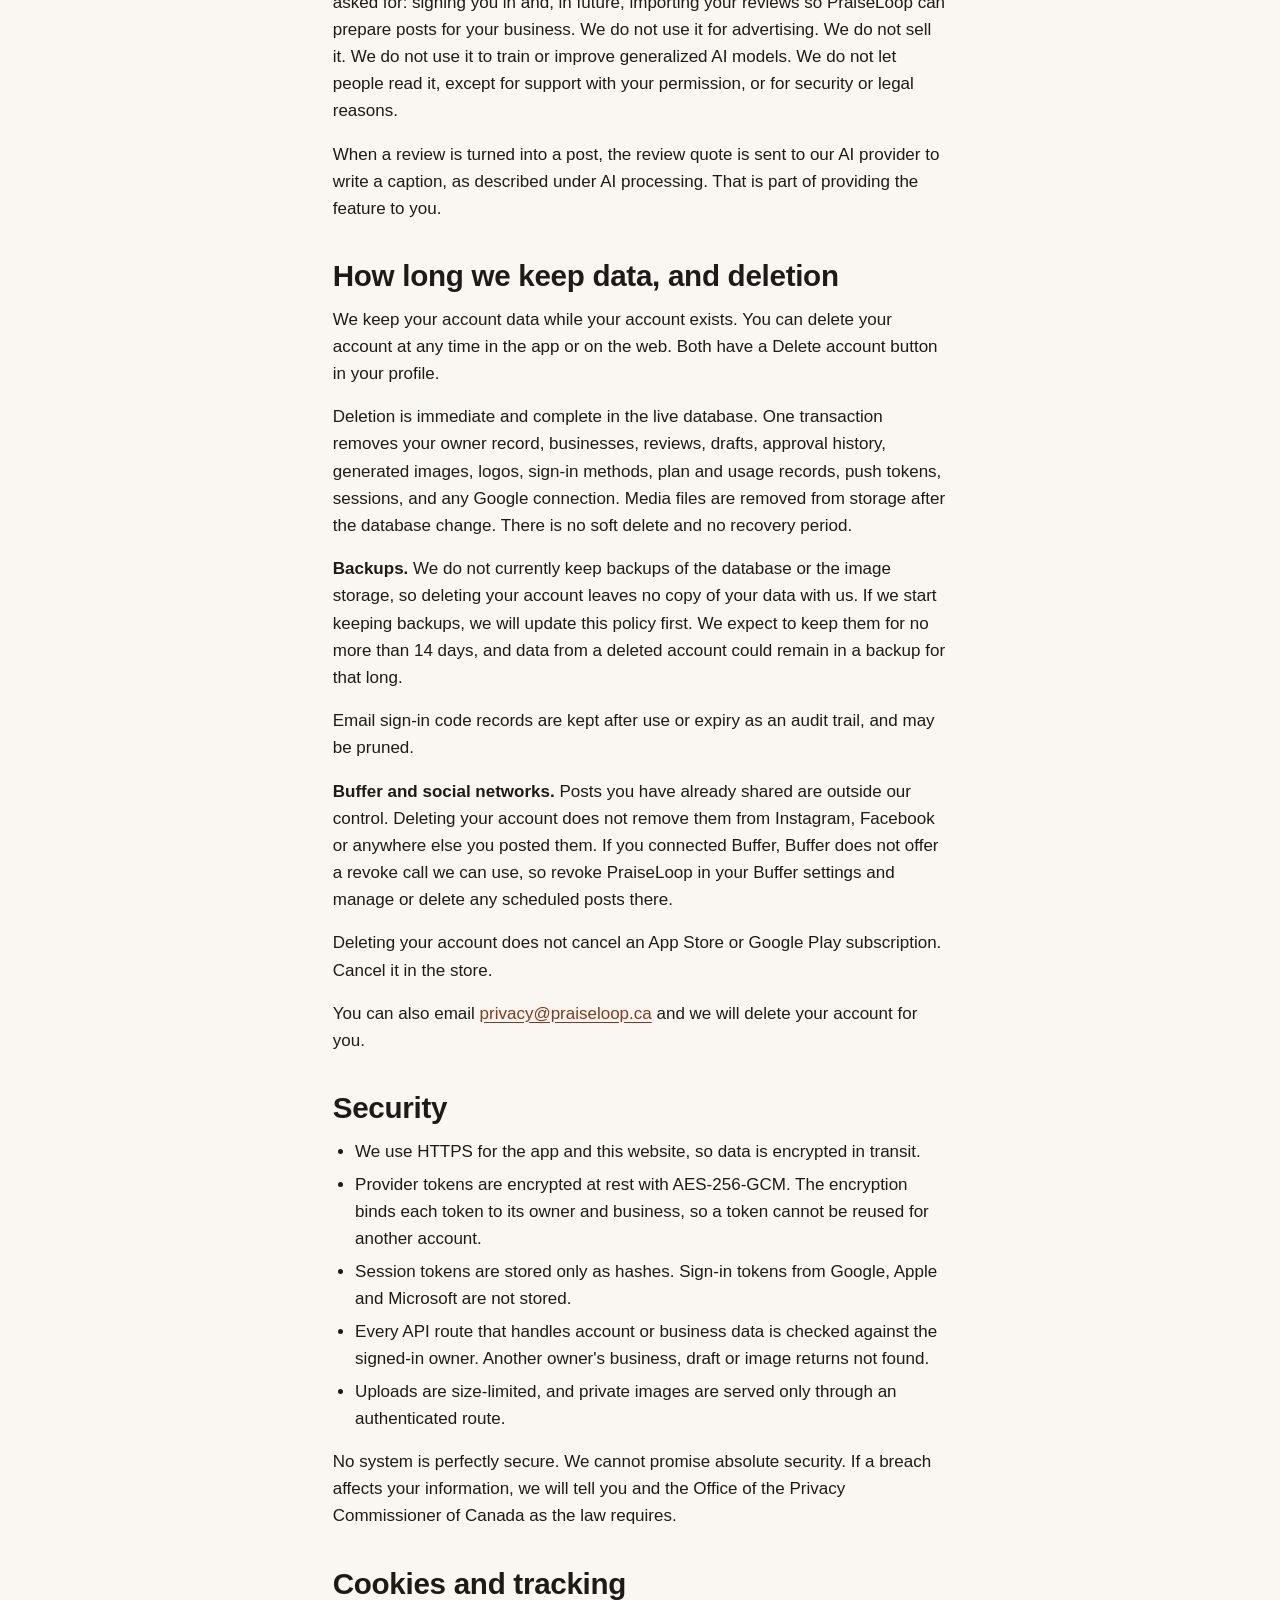
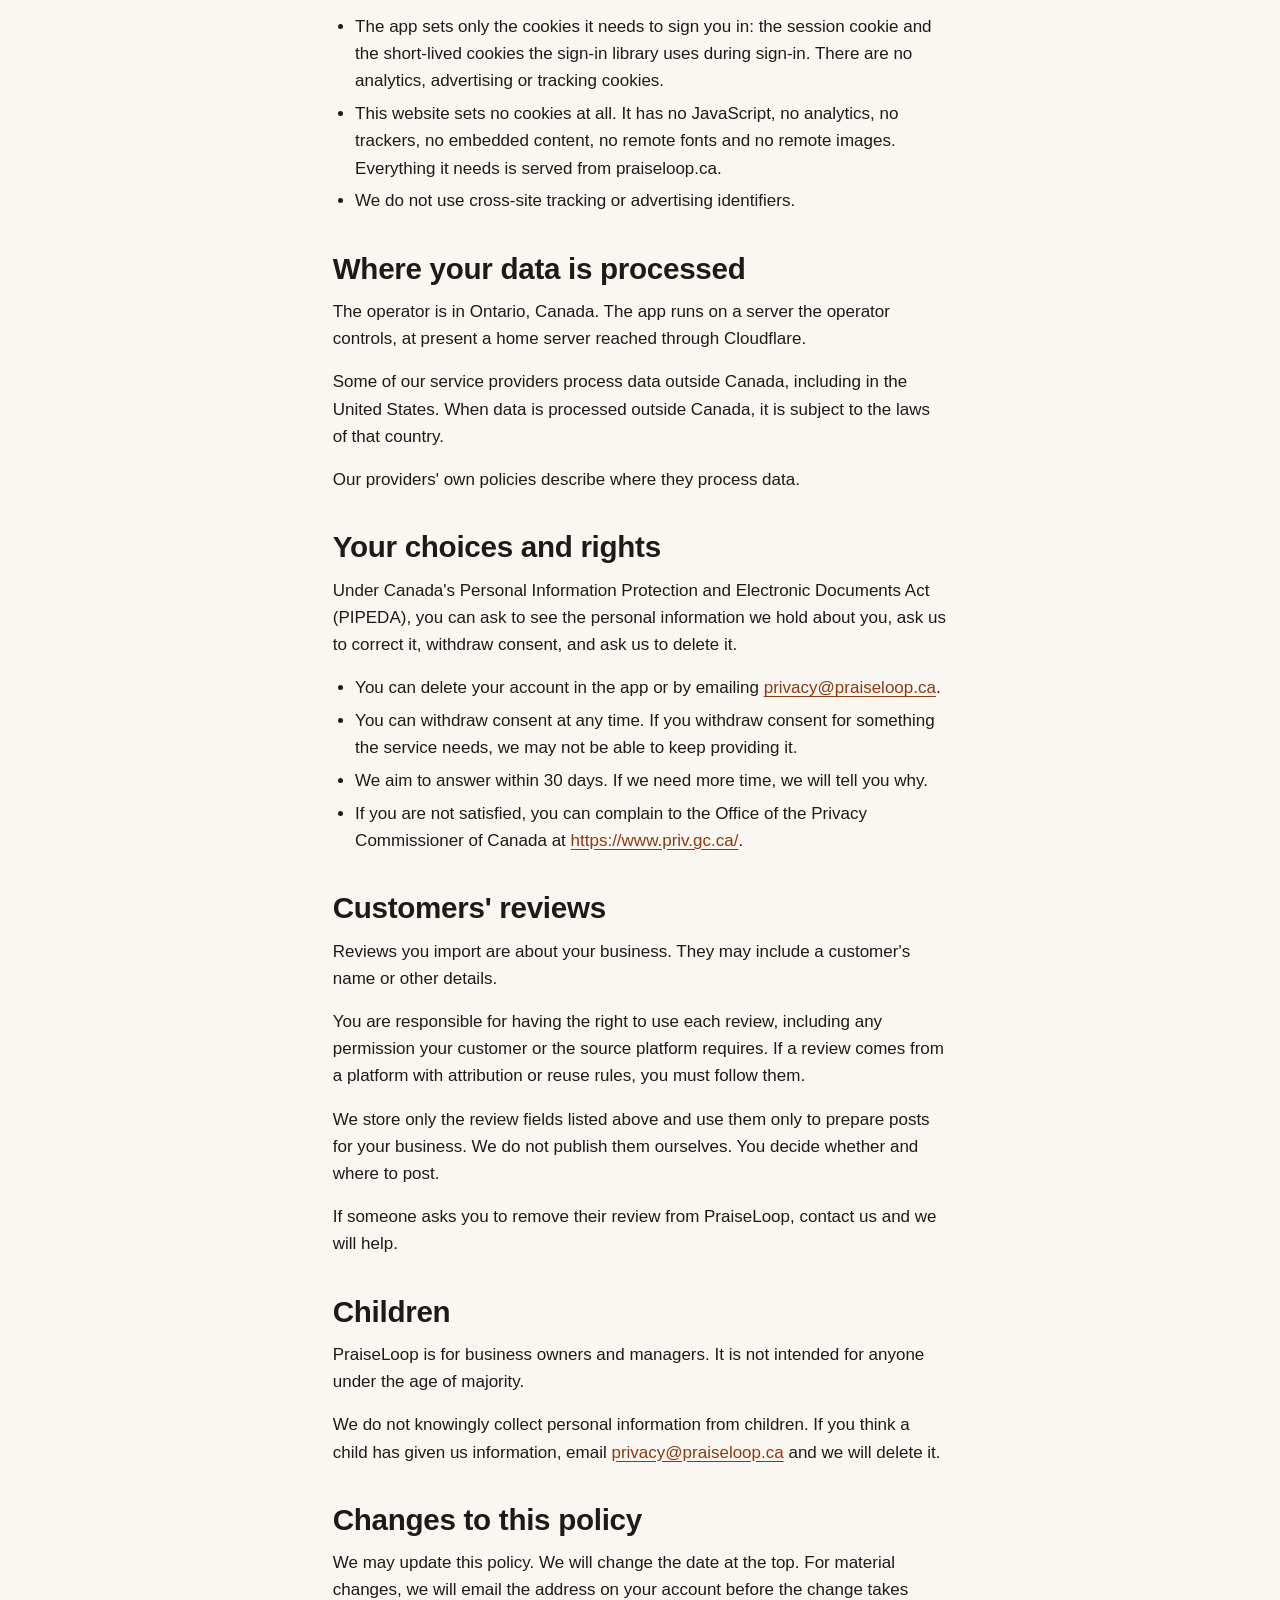
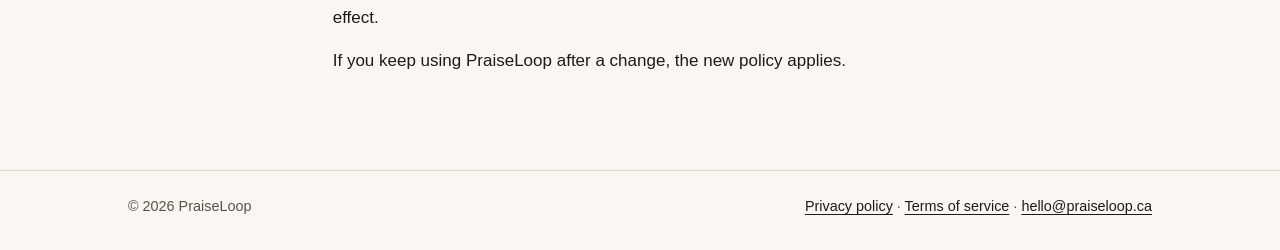
==== commit 9672ee7b: "docs: state that server logs rotate automatically Matches the compose change that caps each service'" ====
--- a/privacy/index.html
+++ b/privacy/index.html
@@ -97,9 +97,9 @@
       <ul>
         <li>We do not store your IP address in our database. To limit abuse, the server keeps short-lived counters in memory for failed sign-in attempts and email code requests, counted per IP address. These counters are lost when the server restarts.</li>
         <li>In production, our server logs are designed to exclude review text, captions, email addresses, access tokens and provider responses. They record event names, counts and sanitized error codes. Account deletion logs a file count, not file names.</li>
+        <li>Server logs rotate automatically. Each service keeps at most about 30 MB of recent log lines, and older lines are deleted, so the logs hold only recent activity.</li>
         <li>This website is hosted by GitHub Pages. The app is reached through a Cloudflare Tunnel. Those providers carry the request and may keep standard technical logs under their own policies.</li>
       </ul>
-      <!-- TODO(owner): state how long server and provider logs are kept, once that is decided. The app repo does not set a period. -->
 
       <h2>Why we use it</h2>
       <ul>
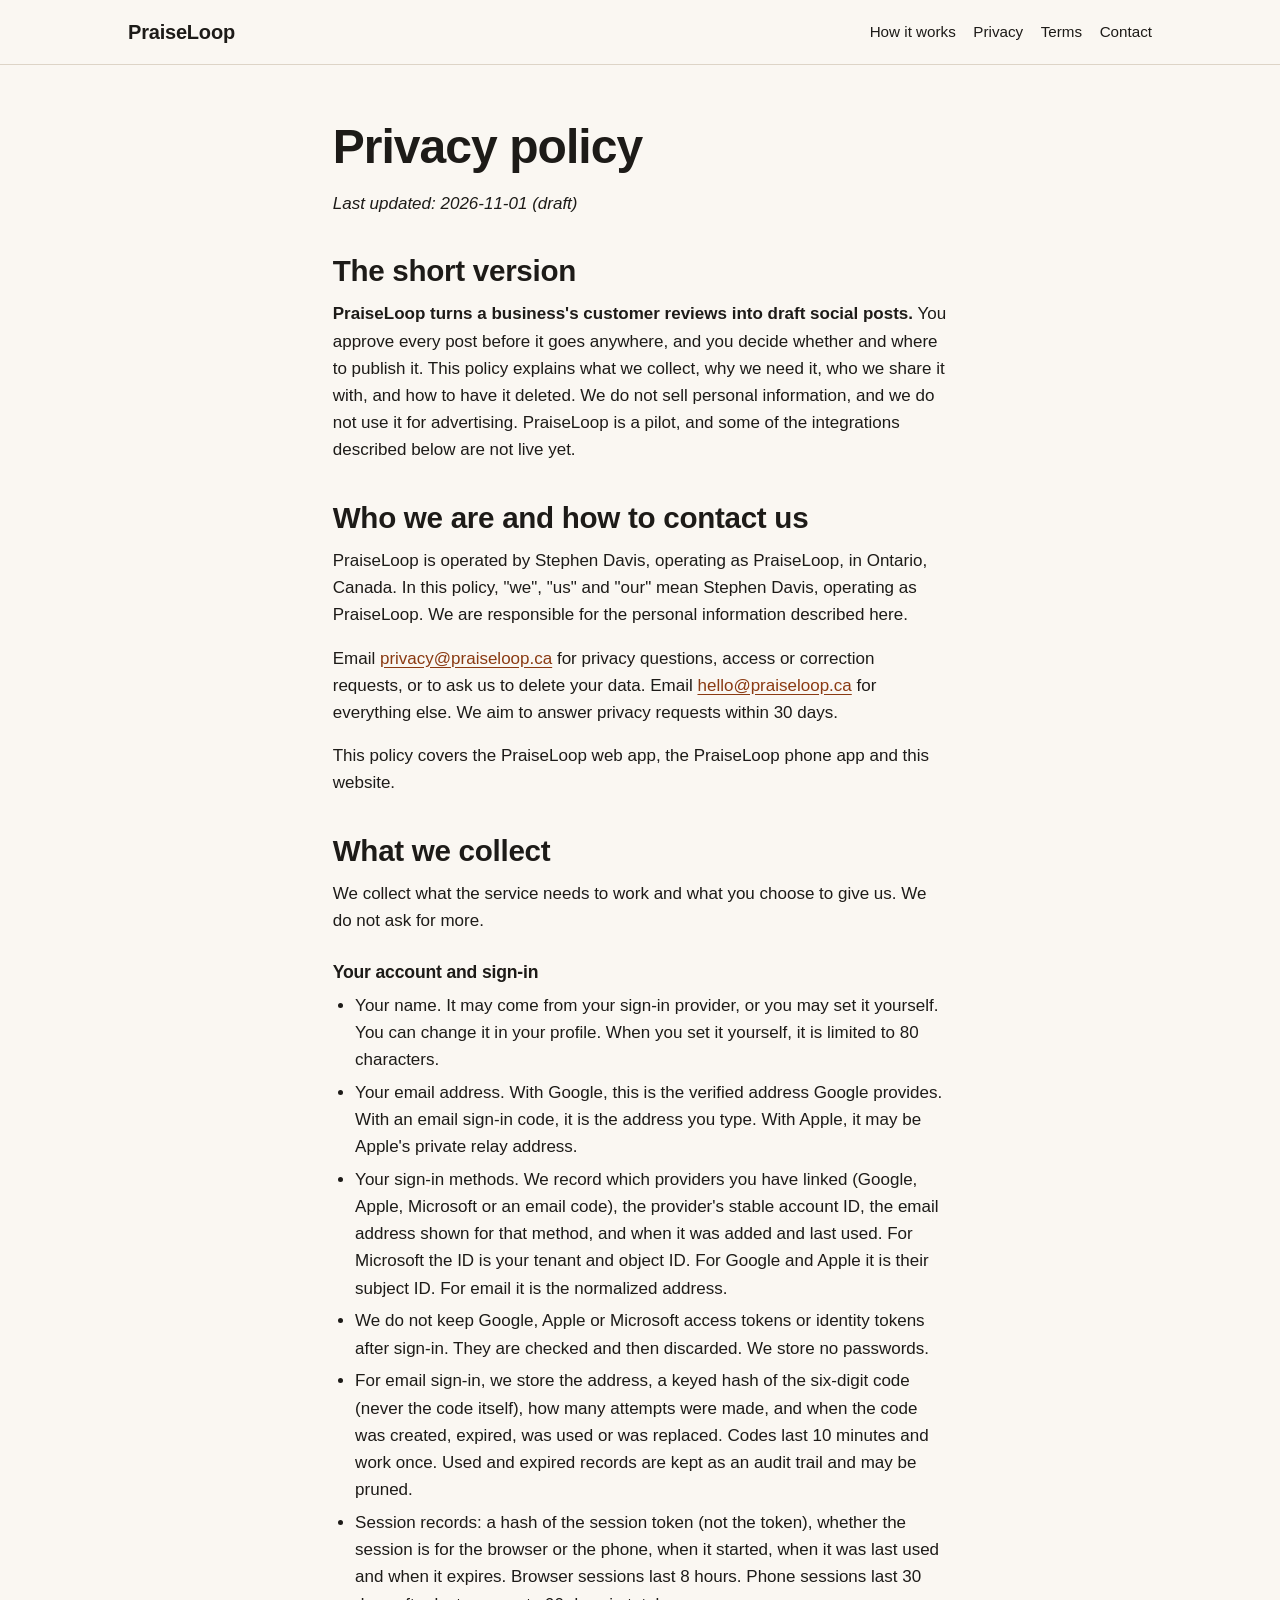
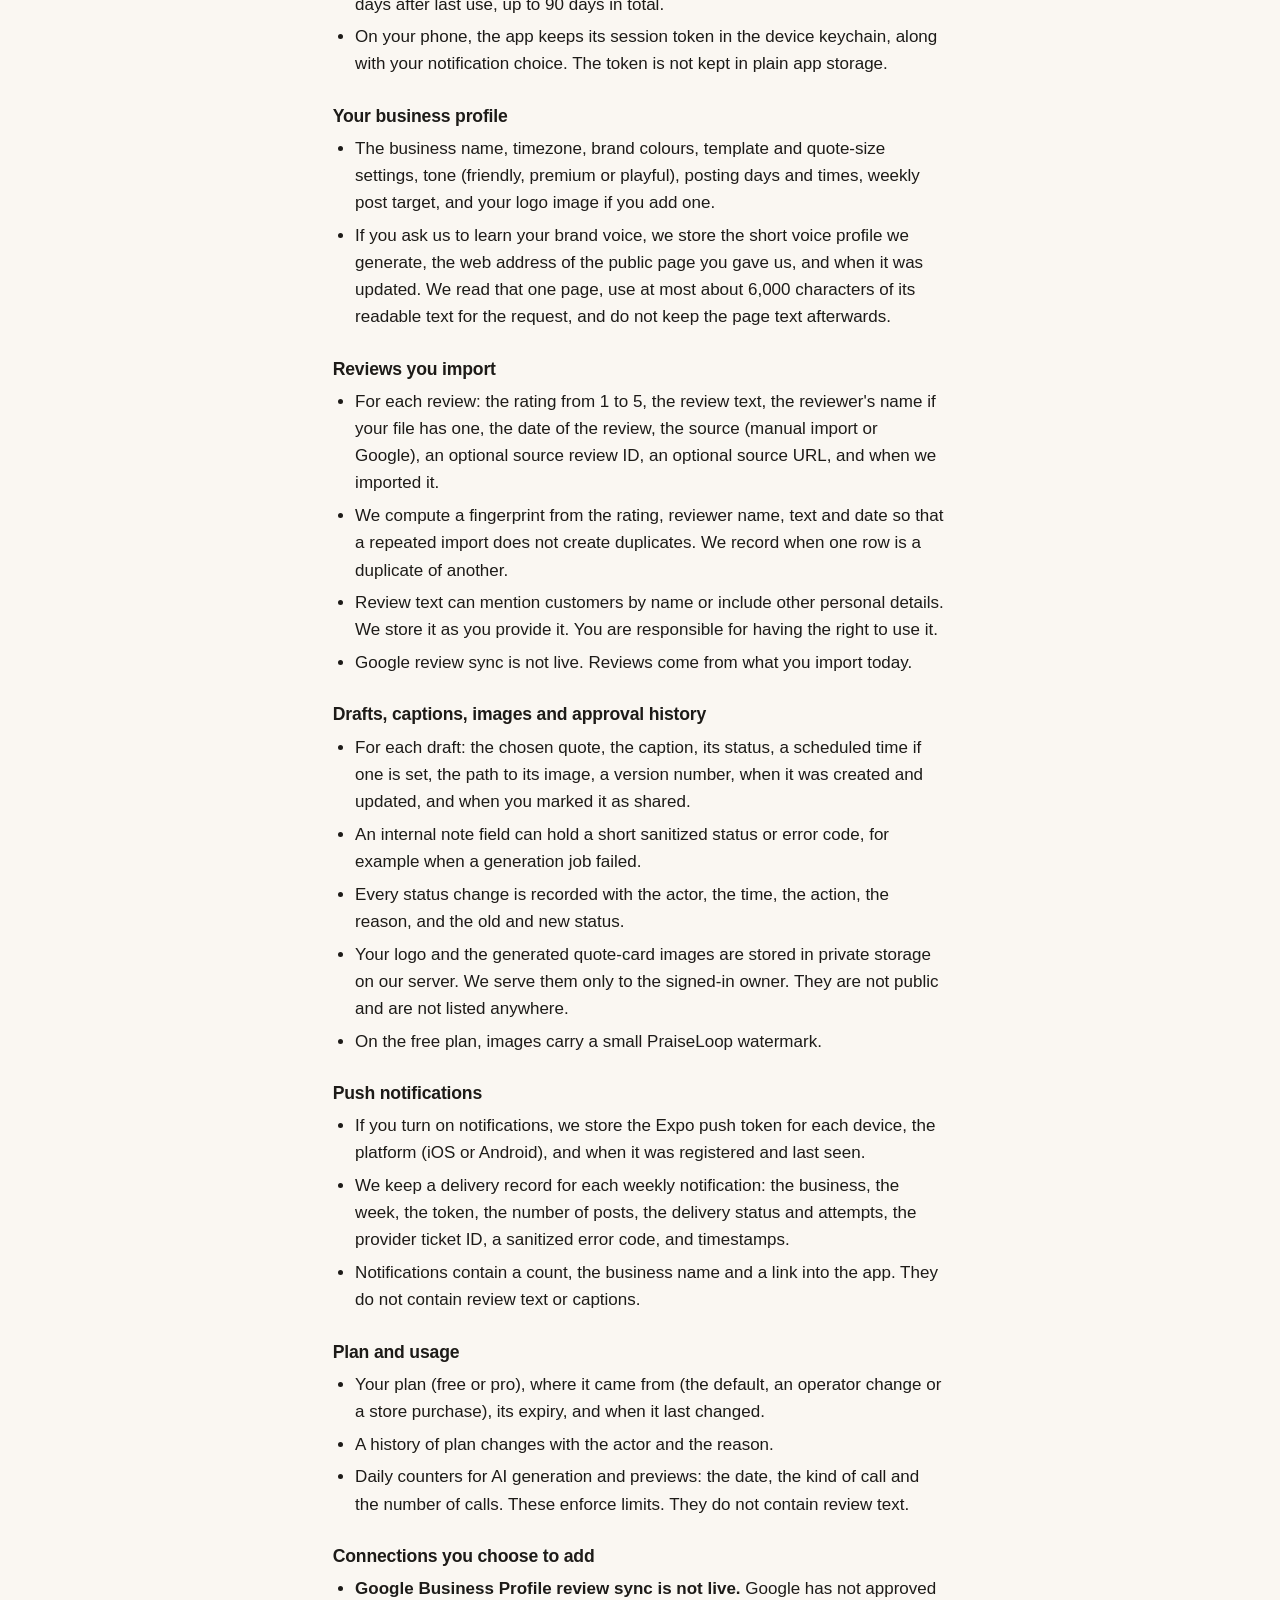
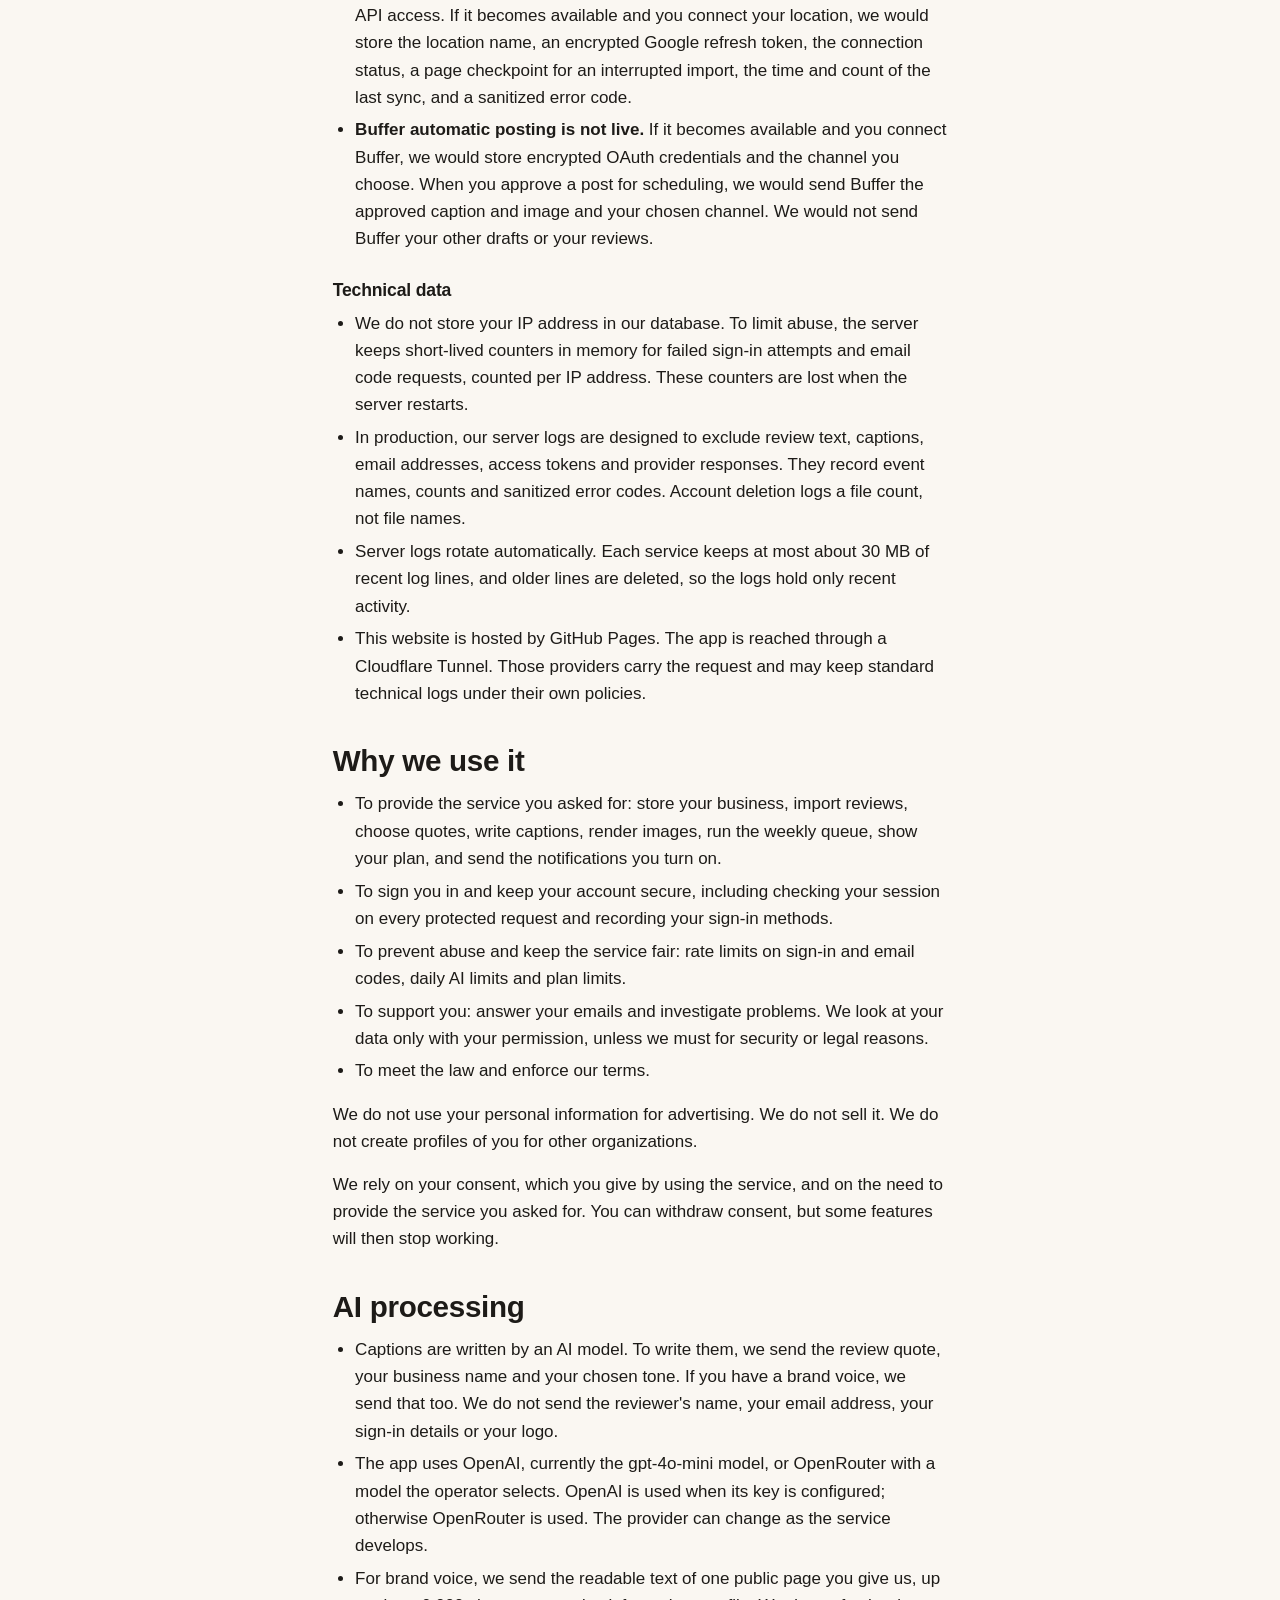
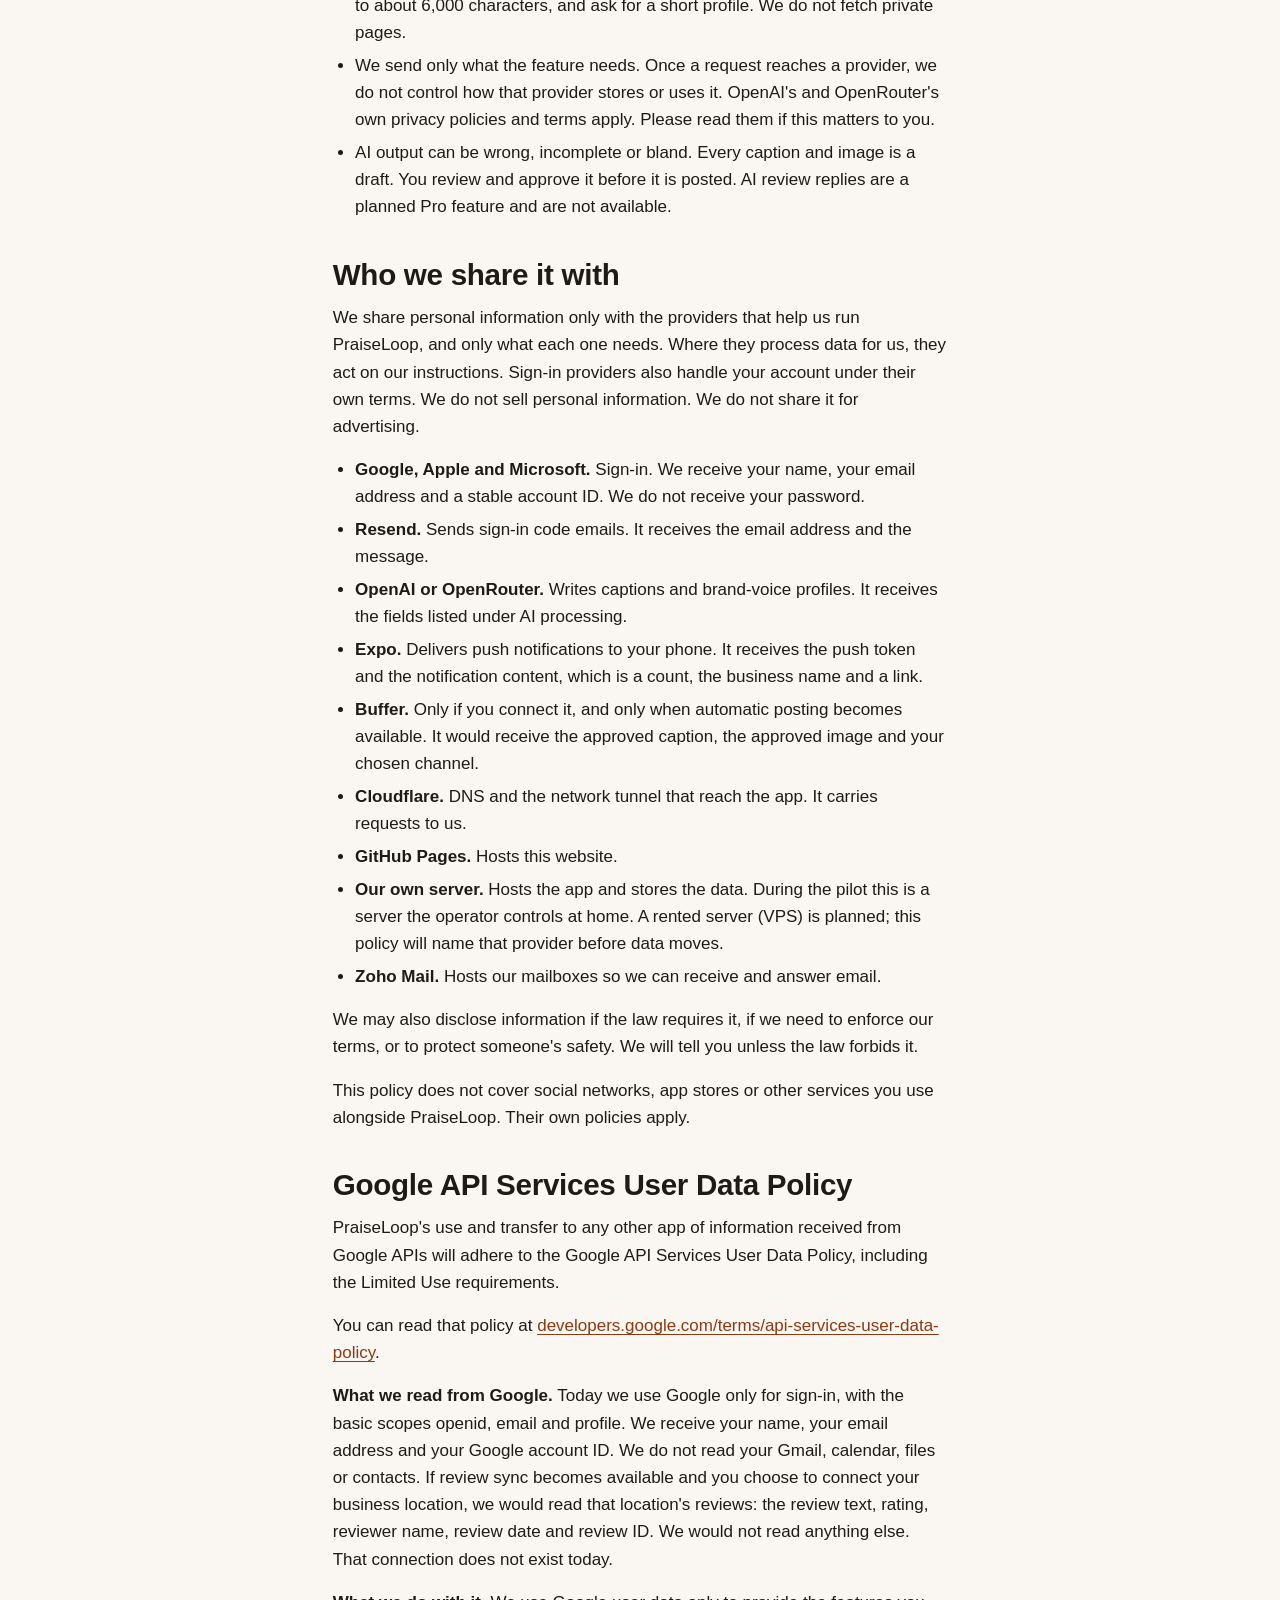
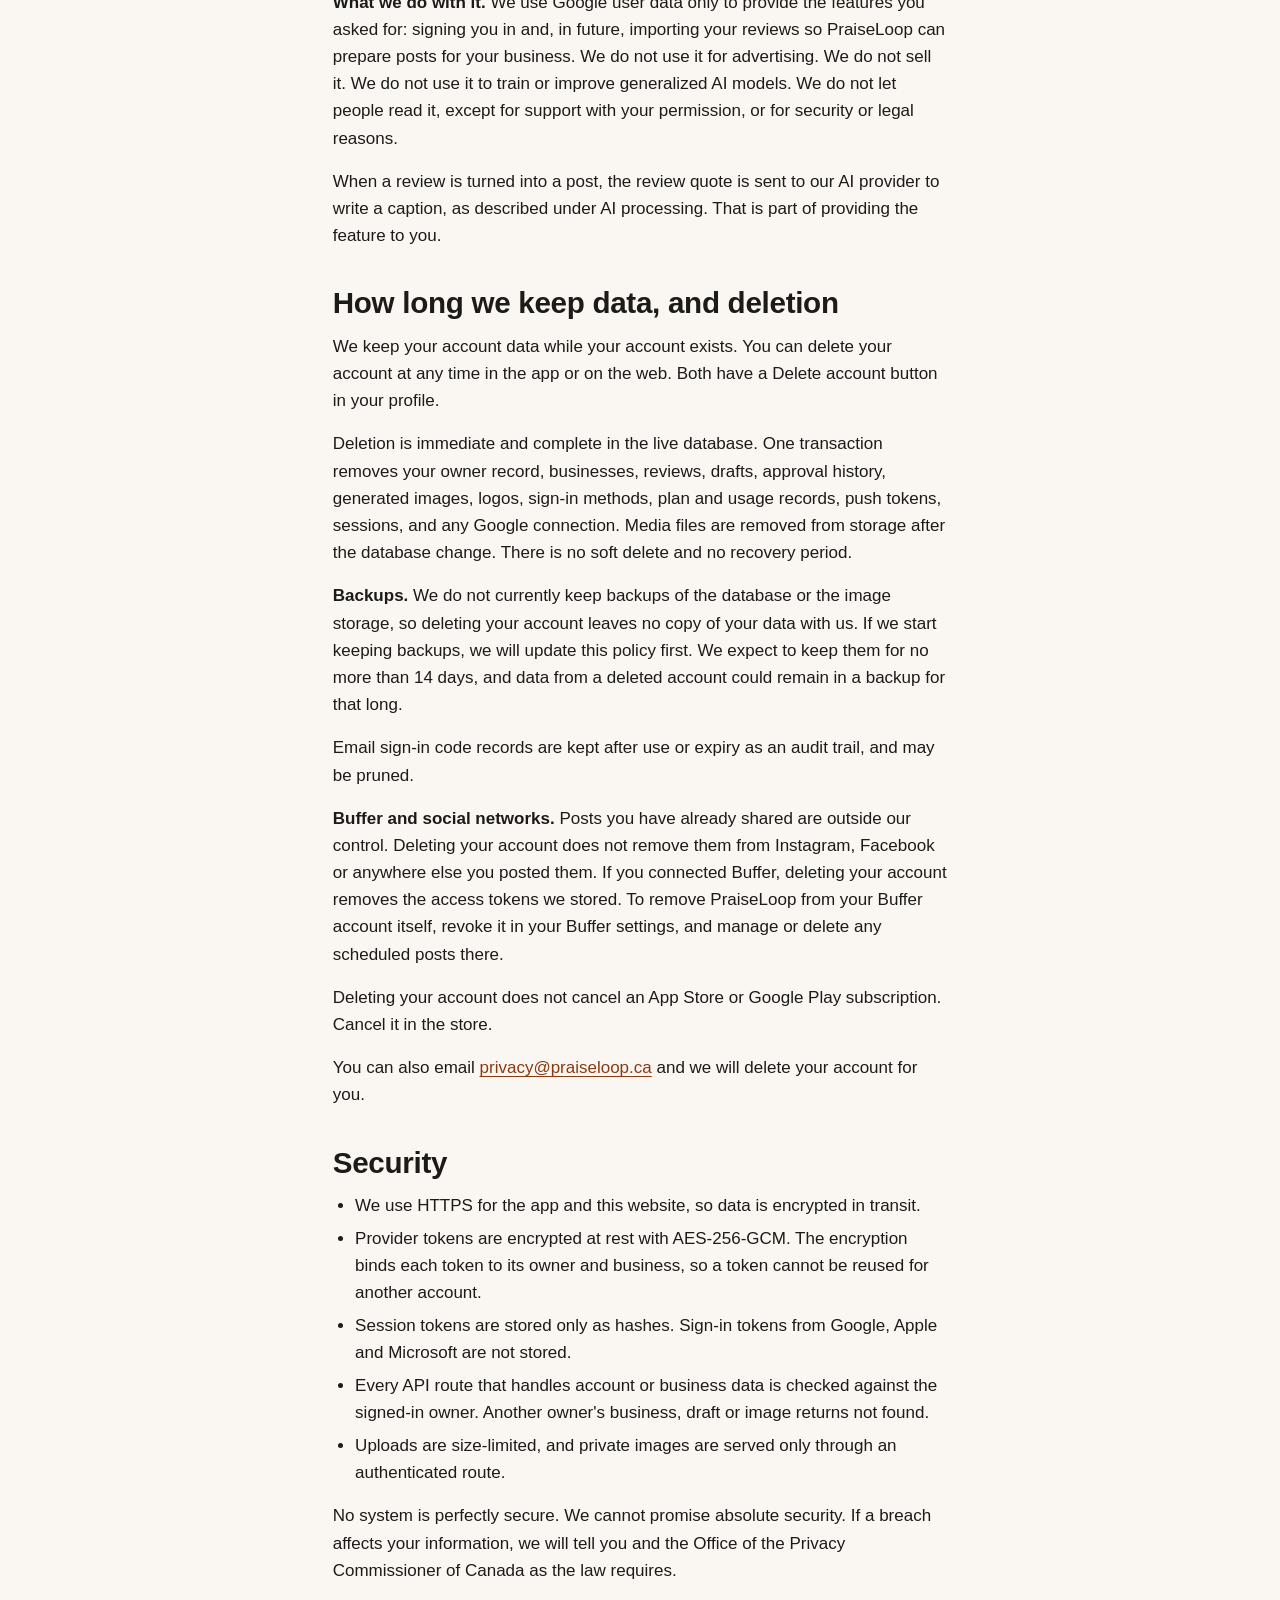
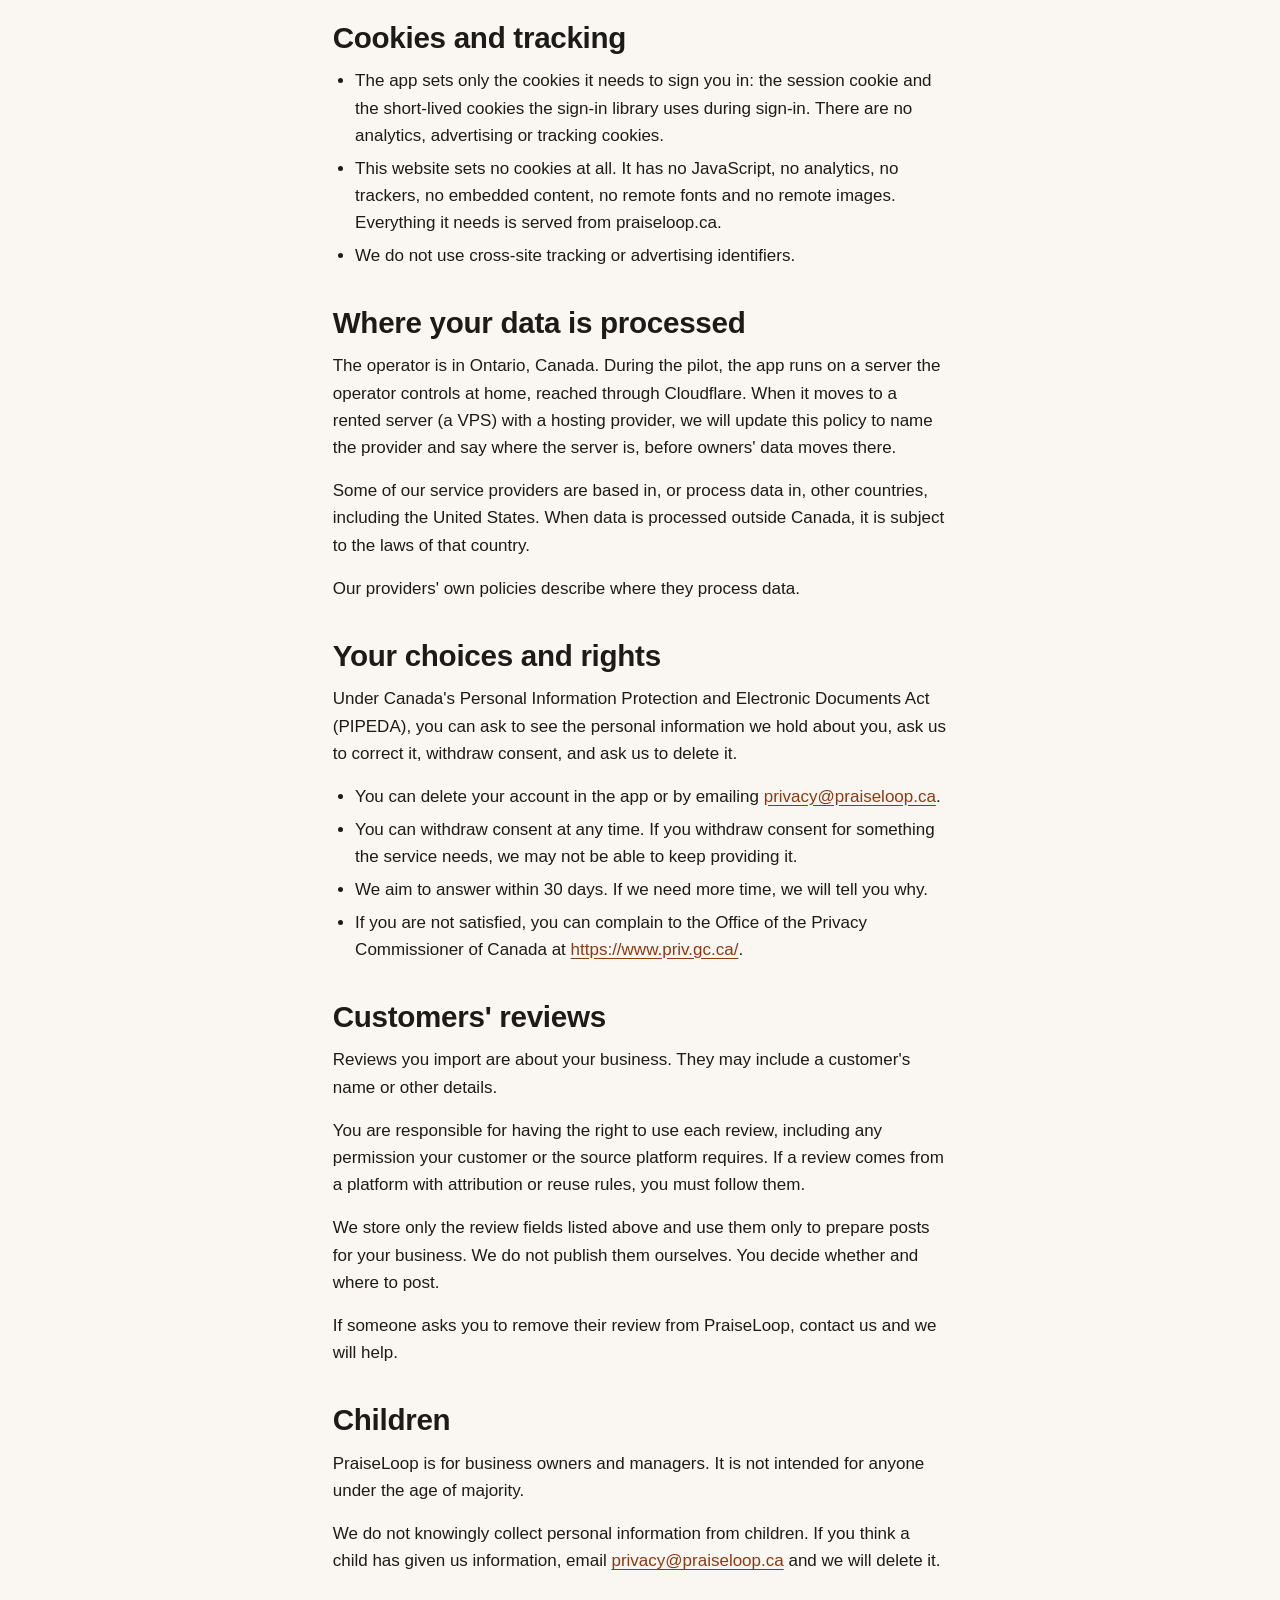
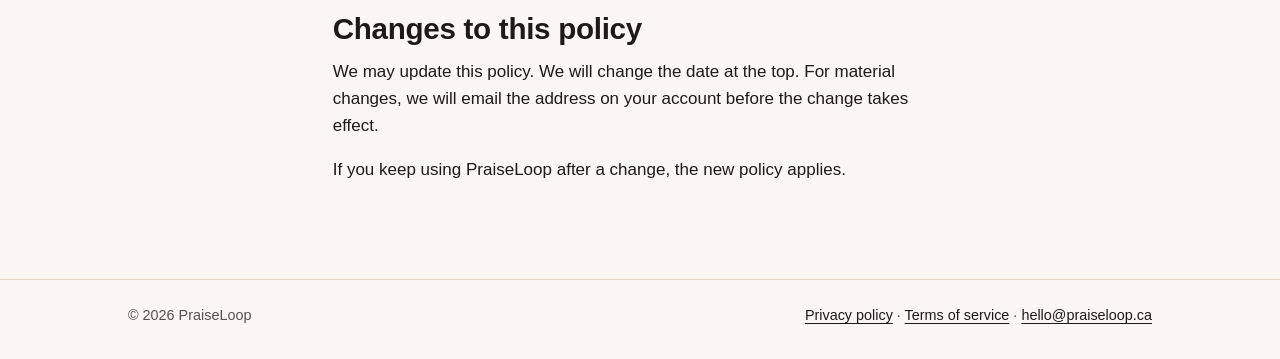
==== commit 1e092585: "docs: soften the Buffer and processing-location wording and say production will move to a VPS Buffer" ====
--- a/privacy/index.html
+++ b/privacy/index.html
@@ -131,7 +131,7 @@
         <li><strong>Buffer.</strong> Only if you connect it, and only when automatic posting becomes available. It would receive the approved caption, the approved image and your chosen channel.</li>
         <li><strong>Cloudflare.</strong> DNS and the network tunnel that reach the app. It carries requests to us.</li>
         <li><strong>GitHub Pages.</strong> Hosts this website.</li>
-        <li><strong>Our own server.</strong> Hosts the app and stores the data. During the pilot this is a server the operator controls.</li>
+        <li><strong>Our own server.</strong> Hosts the app and stores the data. During the pilot this is a server the operator controls at home. A rented server (VPS) is planned; this policy will name that provider before data moves.</li>
         <li><strong>Zoho Mail.</strong> Hosts our mailboxes so we can receive and answer email.</li>
       </ul>
       <p>We may also disclose information if the law requires it, if we need to enforce our terms, or to protect someone's safety. We will tell you unless the law forbids it.</p>
@@ -150,8 +150,7 @@
       <p>Deletion is immediate and complete in the live database. One transaction removes your owner record, businesses, reviews, drafts, approval history, generated images, logos, sign-in methods, plan and usage records, push tokens, sessions, and any Google connection. Media files are removed from storage after the database change. There is no soft delete and no recovery period.</p>
       <p><strong>Backups.</strong> We do not currently keep backups of the database or the image storage, so deleting your account leaves no copy of your data with us. If we start keeping backups, we will update this policy first. We expect to keep them for no more than 14 days, and data from a deleted account could remain in a backup for that long.</p>
       <p>Email sign-in code records are kept after use or expiry as an audit trail, and may be pruned.</p>
-      <p><strong>Buffer and social networks.</strong> Posts you have already shared are outside our control. Deleting your account does not remove them from Instagram, Facebook or anywhere else you posted them. If you connected Buffer, Buffer does not offer a revoke call we can use, so revoke PraiseLoop in your Buffer settings and manage or delete any scheduled posts there.</p>
-      <!-- TODO(owner): confirm with Buffer that there is no revoke call, and update this sentence if one exists. -->
+      <p><strong>Buffer and social networks.</strong> Posts you have already shared are outside our control. Deleting your account does not remove them from Instagram, Facebook or anywhere else you posted them. If you connected Buffer, deleting your account removes the access tokens we stored. To remove PraiseLoop from your Buffer account itself, revoke it in your Buffer settings, and manage or delete any scheduled posts there.</p>
       <p>Deleting your account does not cancel an App Store or Google Play subscription. Cancel it in the store.</p>
       <p>You can also email <a href="mailto:privacy@praiseloop.ca">privacy@praiseloop.ca</a> and we will delete your account for you.</p>
 
@@ -173,9 +172,8 @@
       </ul>
 
       <h2>Where your data is processed</h2>
-      <p>The operator is in Ontario, Canada. The app runs on a server the operator controls, at present a home server reached through Cloudflare.</p>
-      <p>Some of our service providers process data outside Canada, including in the United States. When data is processed outside Canada, it is subject to the laws of that country.</p>
-      <!-- TODO(owner): confirm the countries where each provider processes data, then replace or keep the United States sentence. -->
+      <p>The operator is in Ontario, Canada. During the pilot, the app runs on a server the operator controls at home, reached through Cloudflare. When it moves to a rented server (a VPS) with a hosting provider, we will update this policy to name the provider and say where the server is, before owners' data moves there.</p>
+      <p>Some of our service providers are based in, or process data in, other countries, including the United States. When data is processed outside Canada, it is subject to the laws of that country.</p>
       <p>Our providers' own policies describe where they process data.</p>
 
       <h2>Your choices and rights</h2>
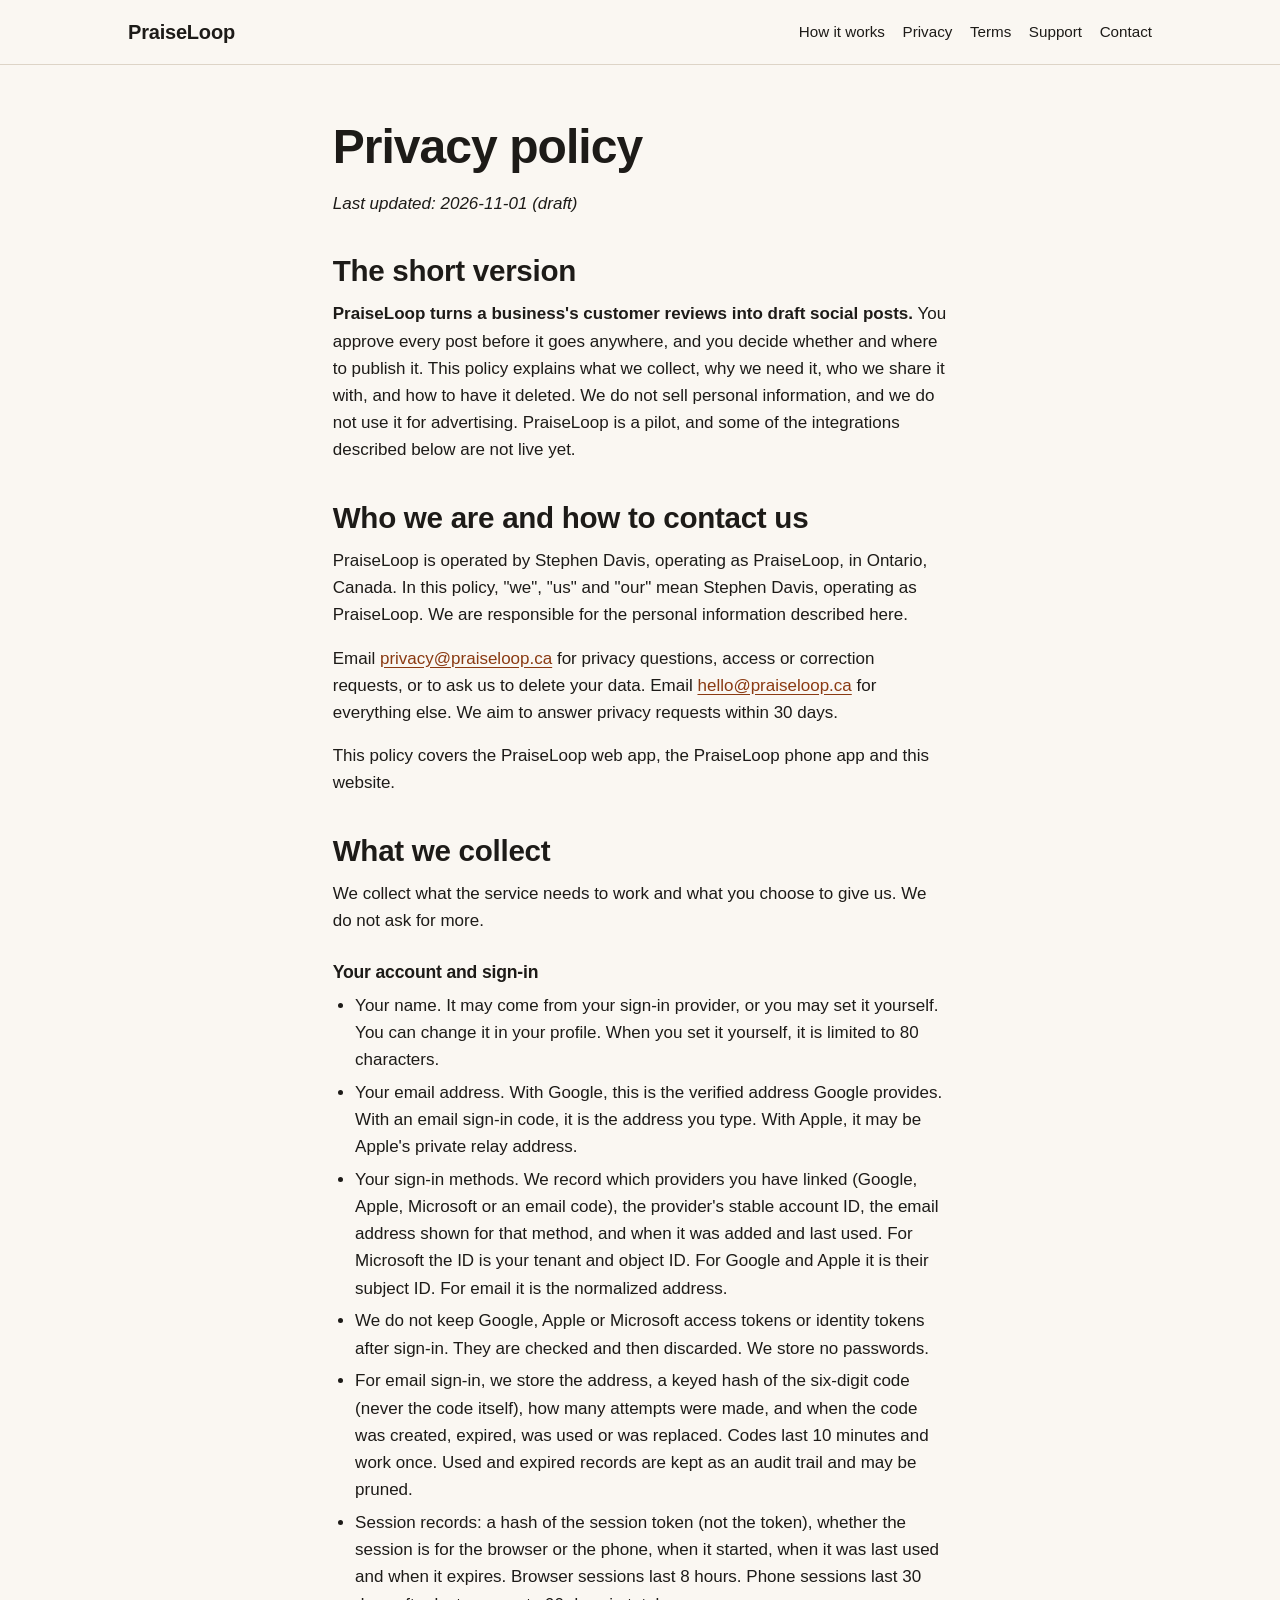
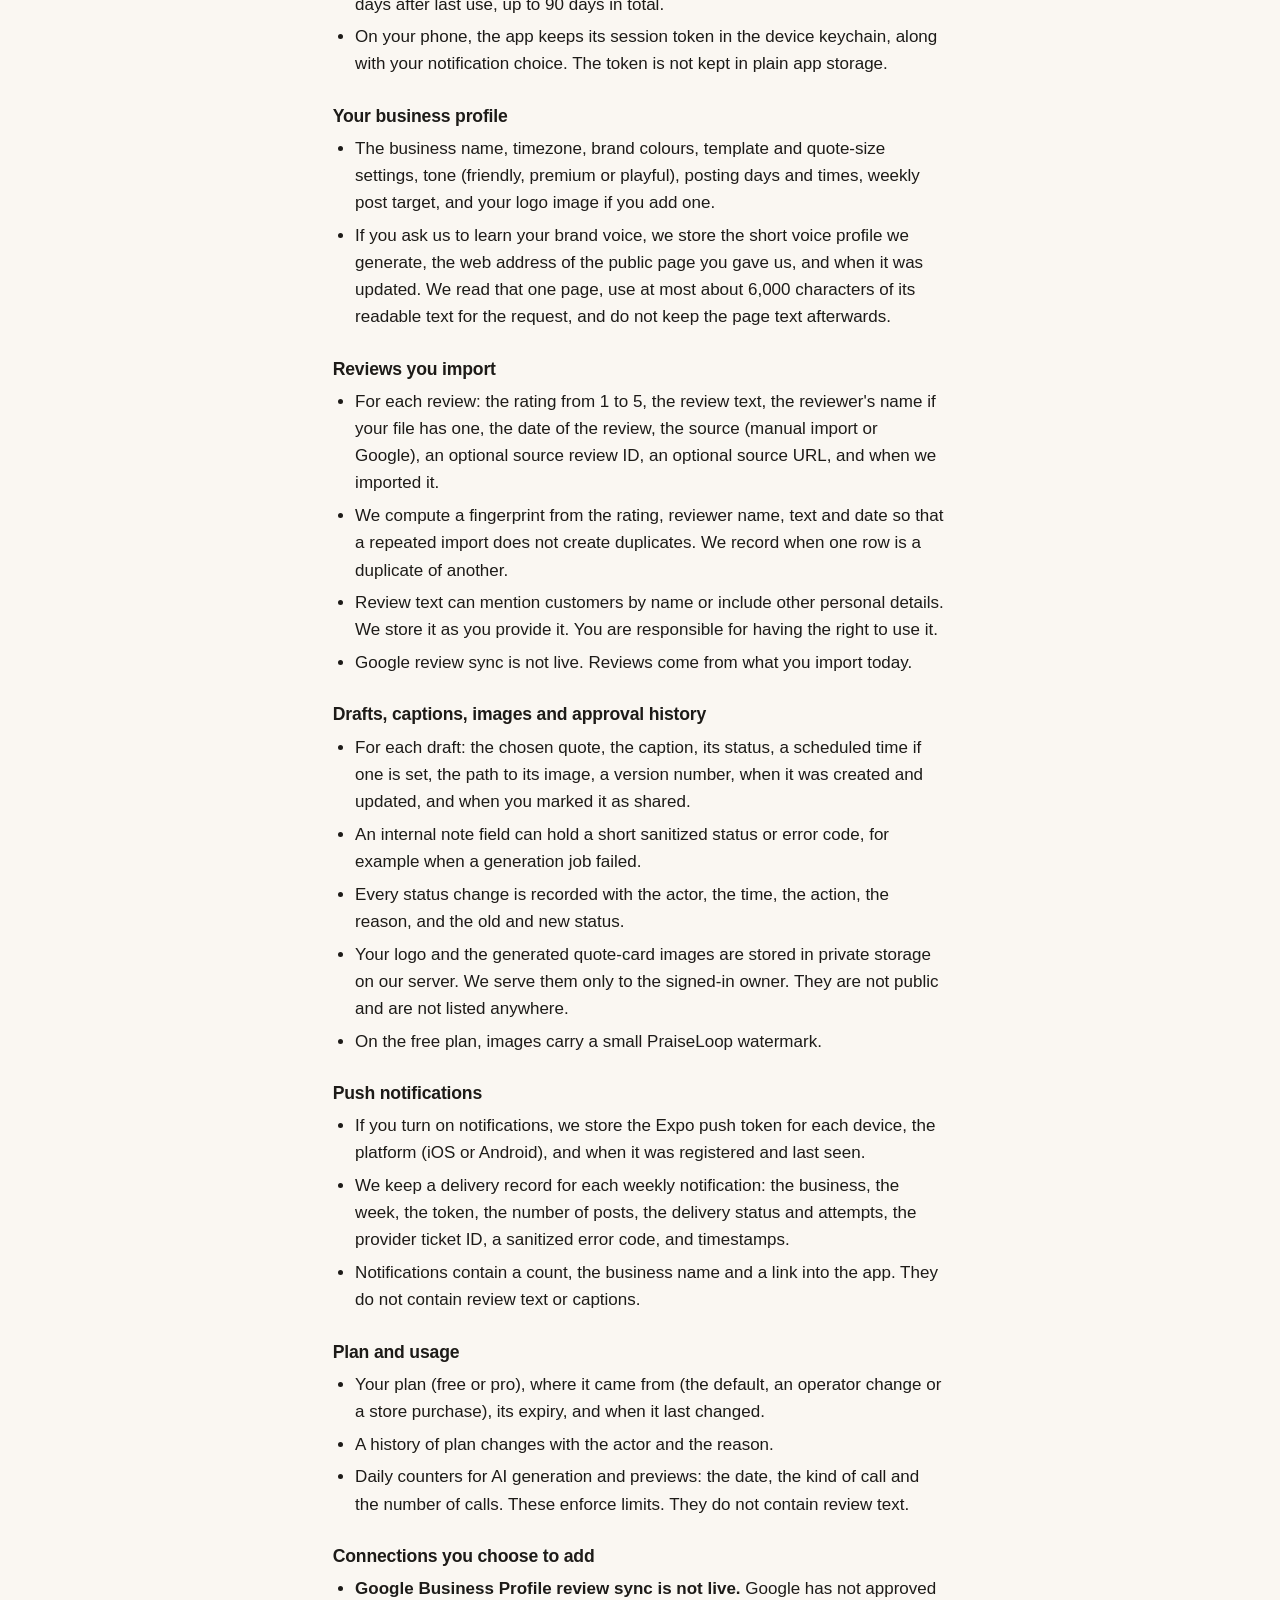
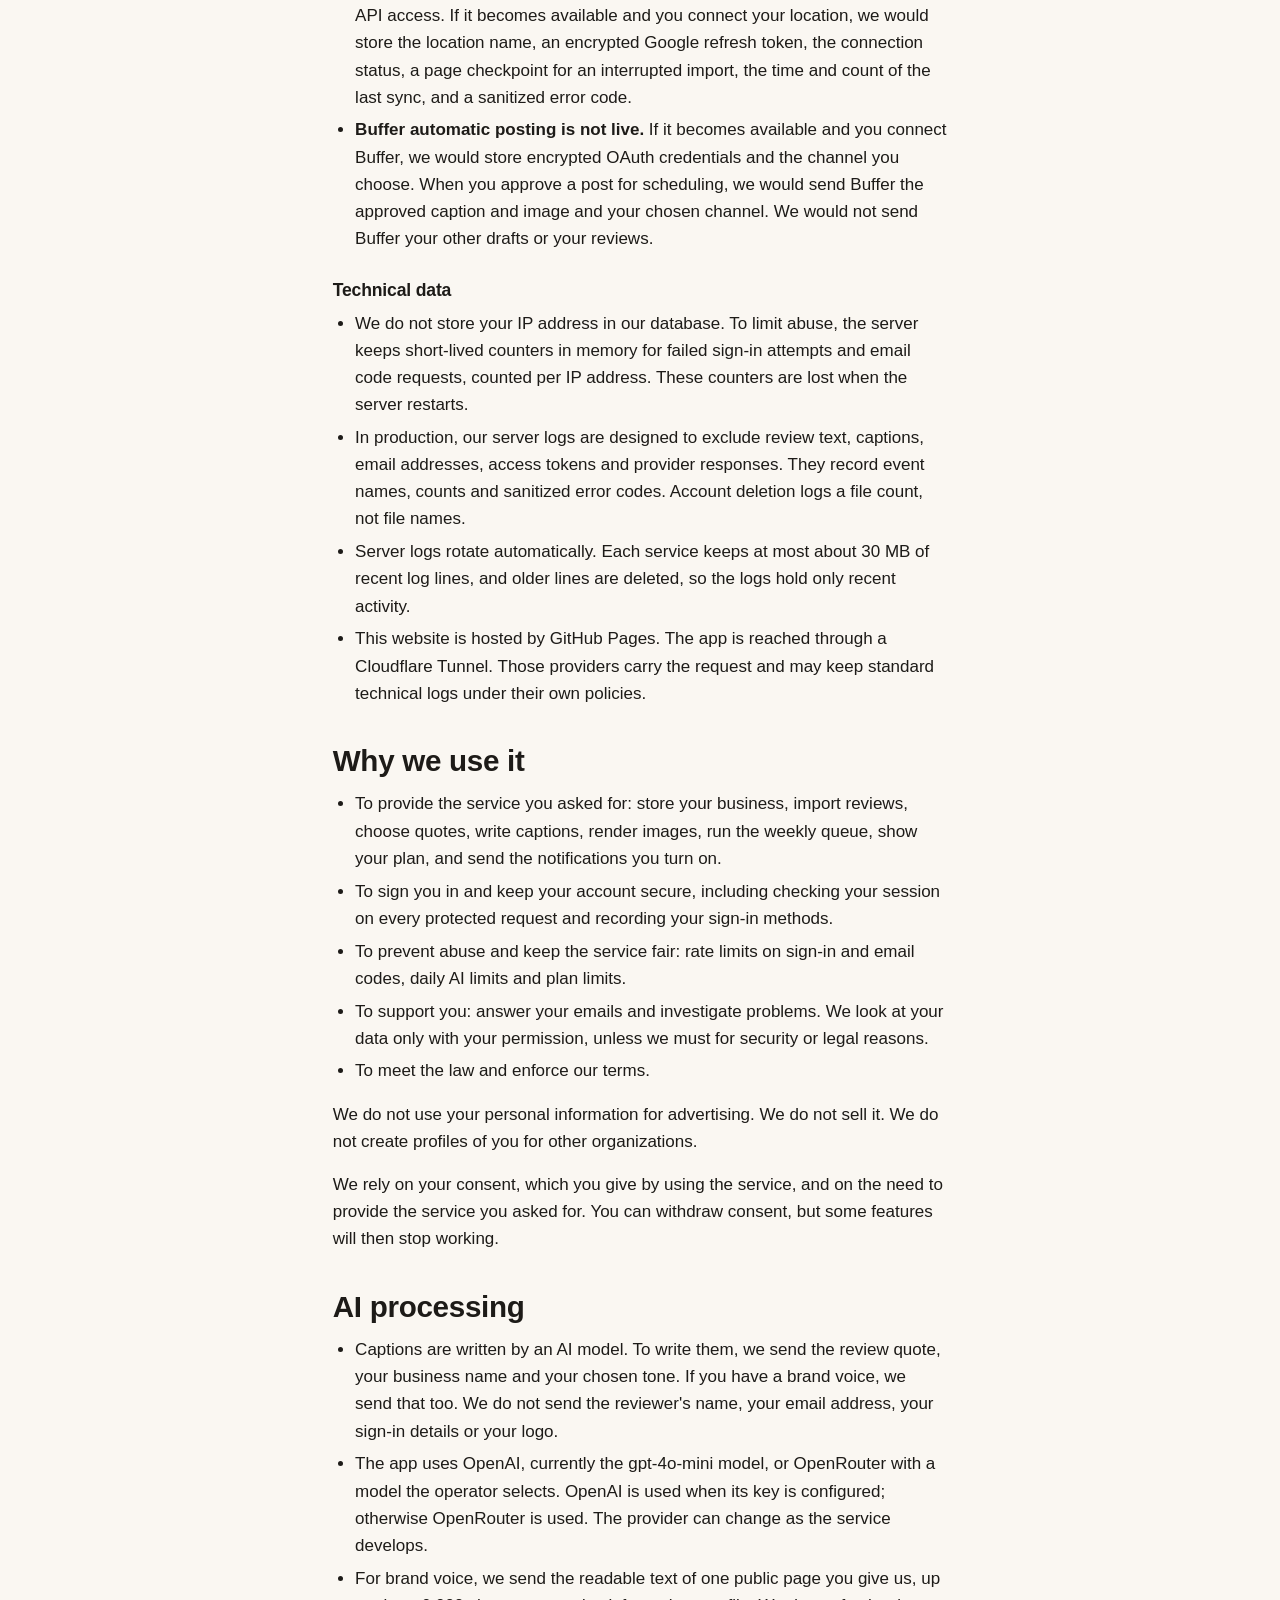
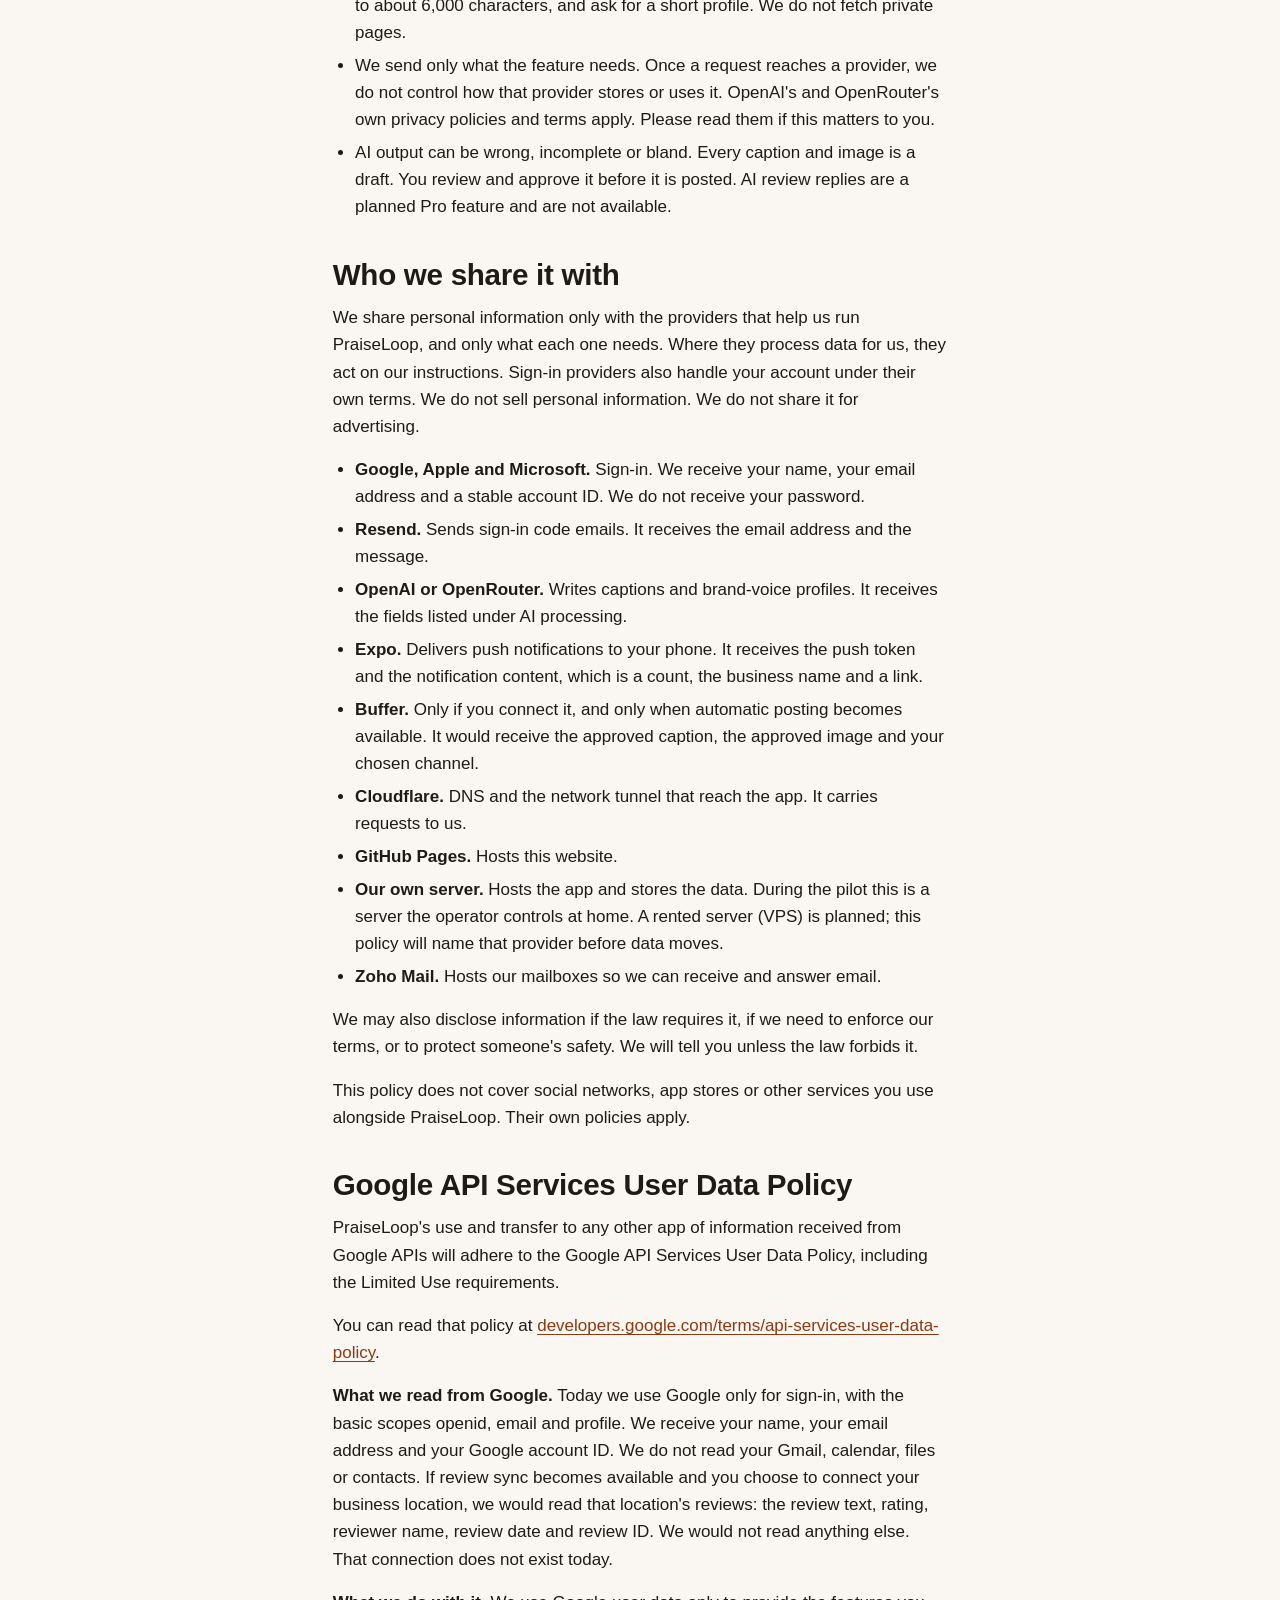
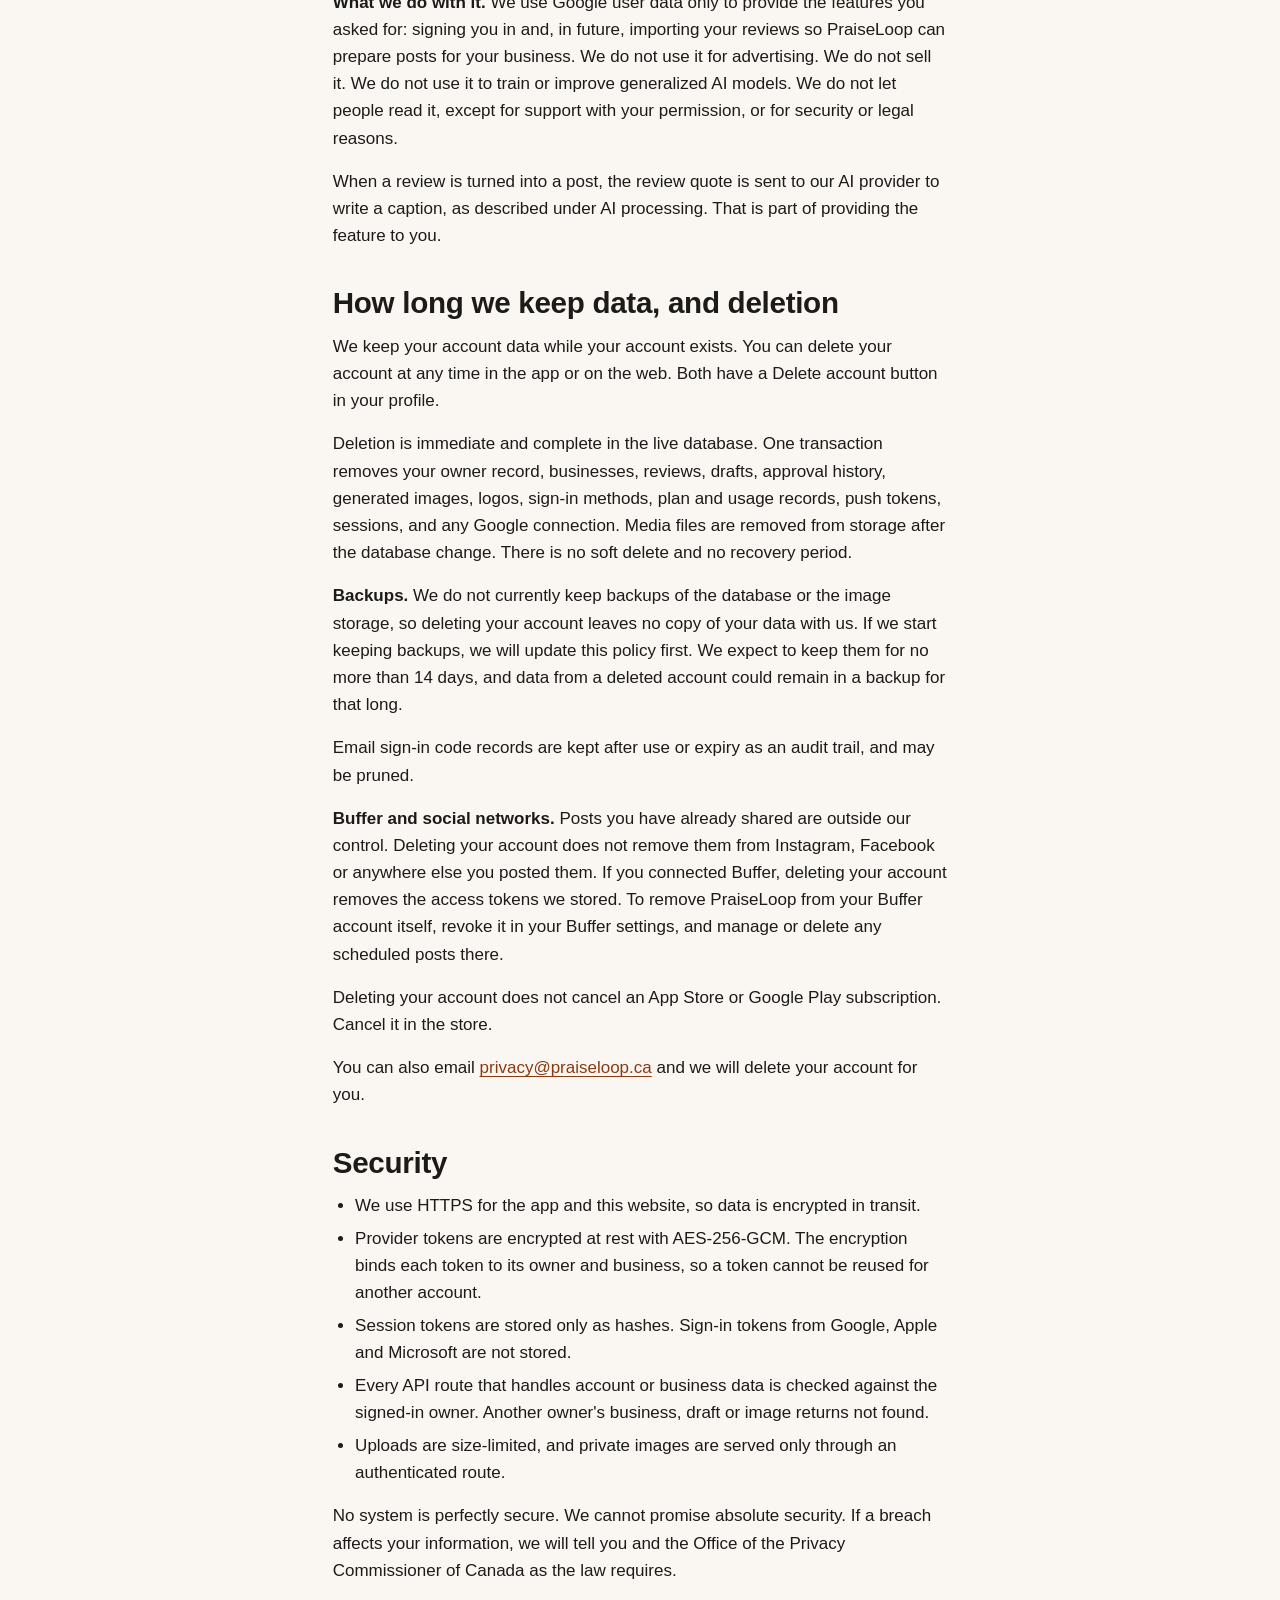
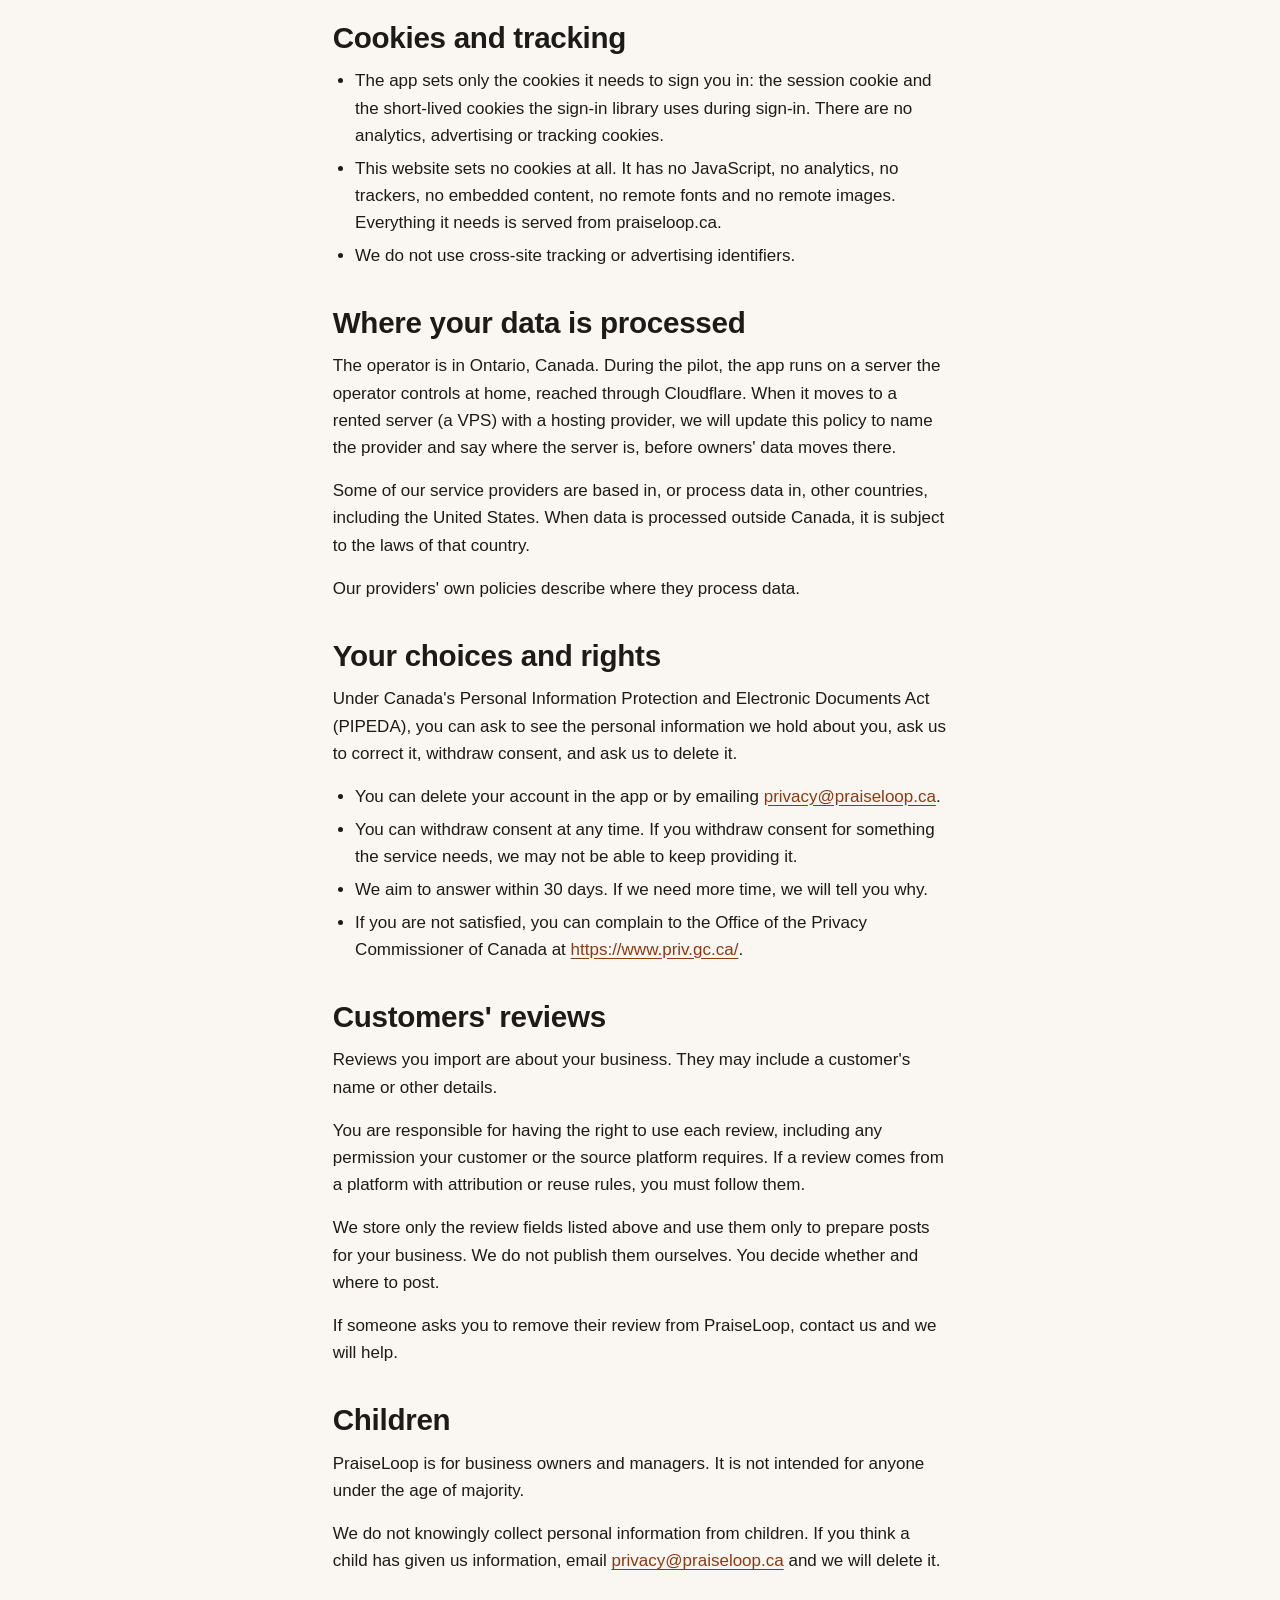
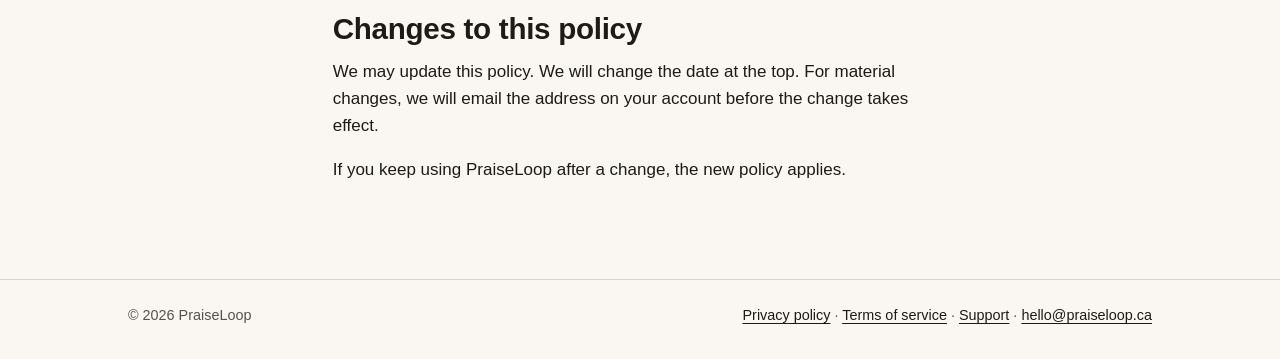
==== commit 91e231de: "feat: add a support page and link it from the site Adds /support/ with how to reach support, what to" ====
--- a/privacy/index.html
+++ b/privacy/index.html
@@ -18,6 +18,7 @@
         <a href="/#how-it-works">How it works</a>
         <a href="/privacy/">Privacy</a>
         <a href="/terms/">Terms</a>
+        <a href="/support/">Support</a>
         <a href="mailto:hello@praiseloop.ca">Contact</a>
       </nav>
     </div>
@@ -204,7 +205,7 @@
   <footer class="site-footer">
     <div class="container">
       <p>&copy; 2026 PraiseLoop</p>
-      <p><a href="/privacy/">Privacy policy</a> · <a href="/terms/">Terms of service</a> · <a href="mailto:hello@praiseloop.ca">hello@praiseloop.ca</a></p>
+      <p><a href="/privacy/">Privacy policy</a> · <a href="/terms/">Terms of service</a> · <a href="/support/">Support</a> · <a href="mailto:hello@praiseloop.ca">hello@praiseloop.ca</a></p>
     </div>
   </footer>
 </body>
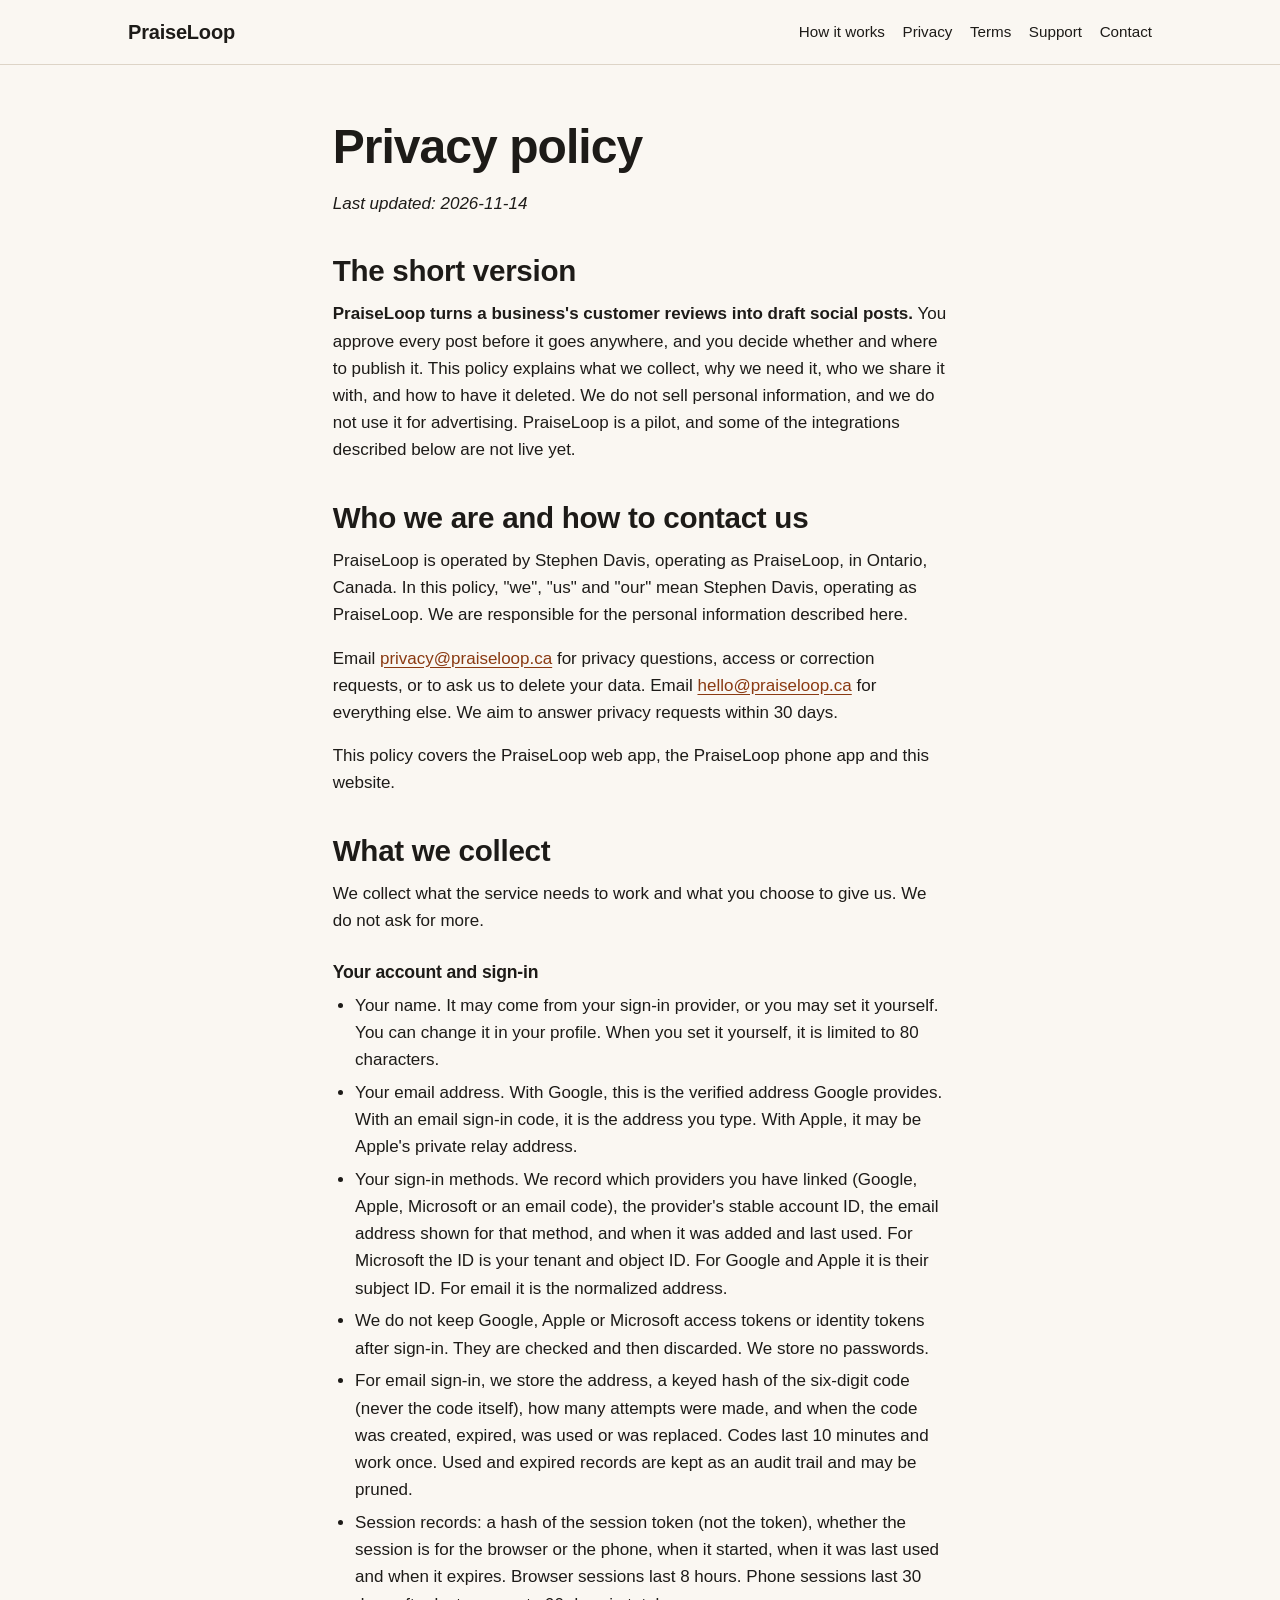
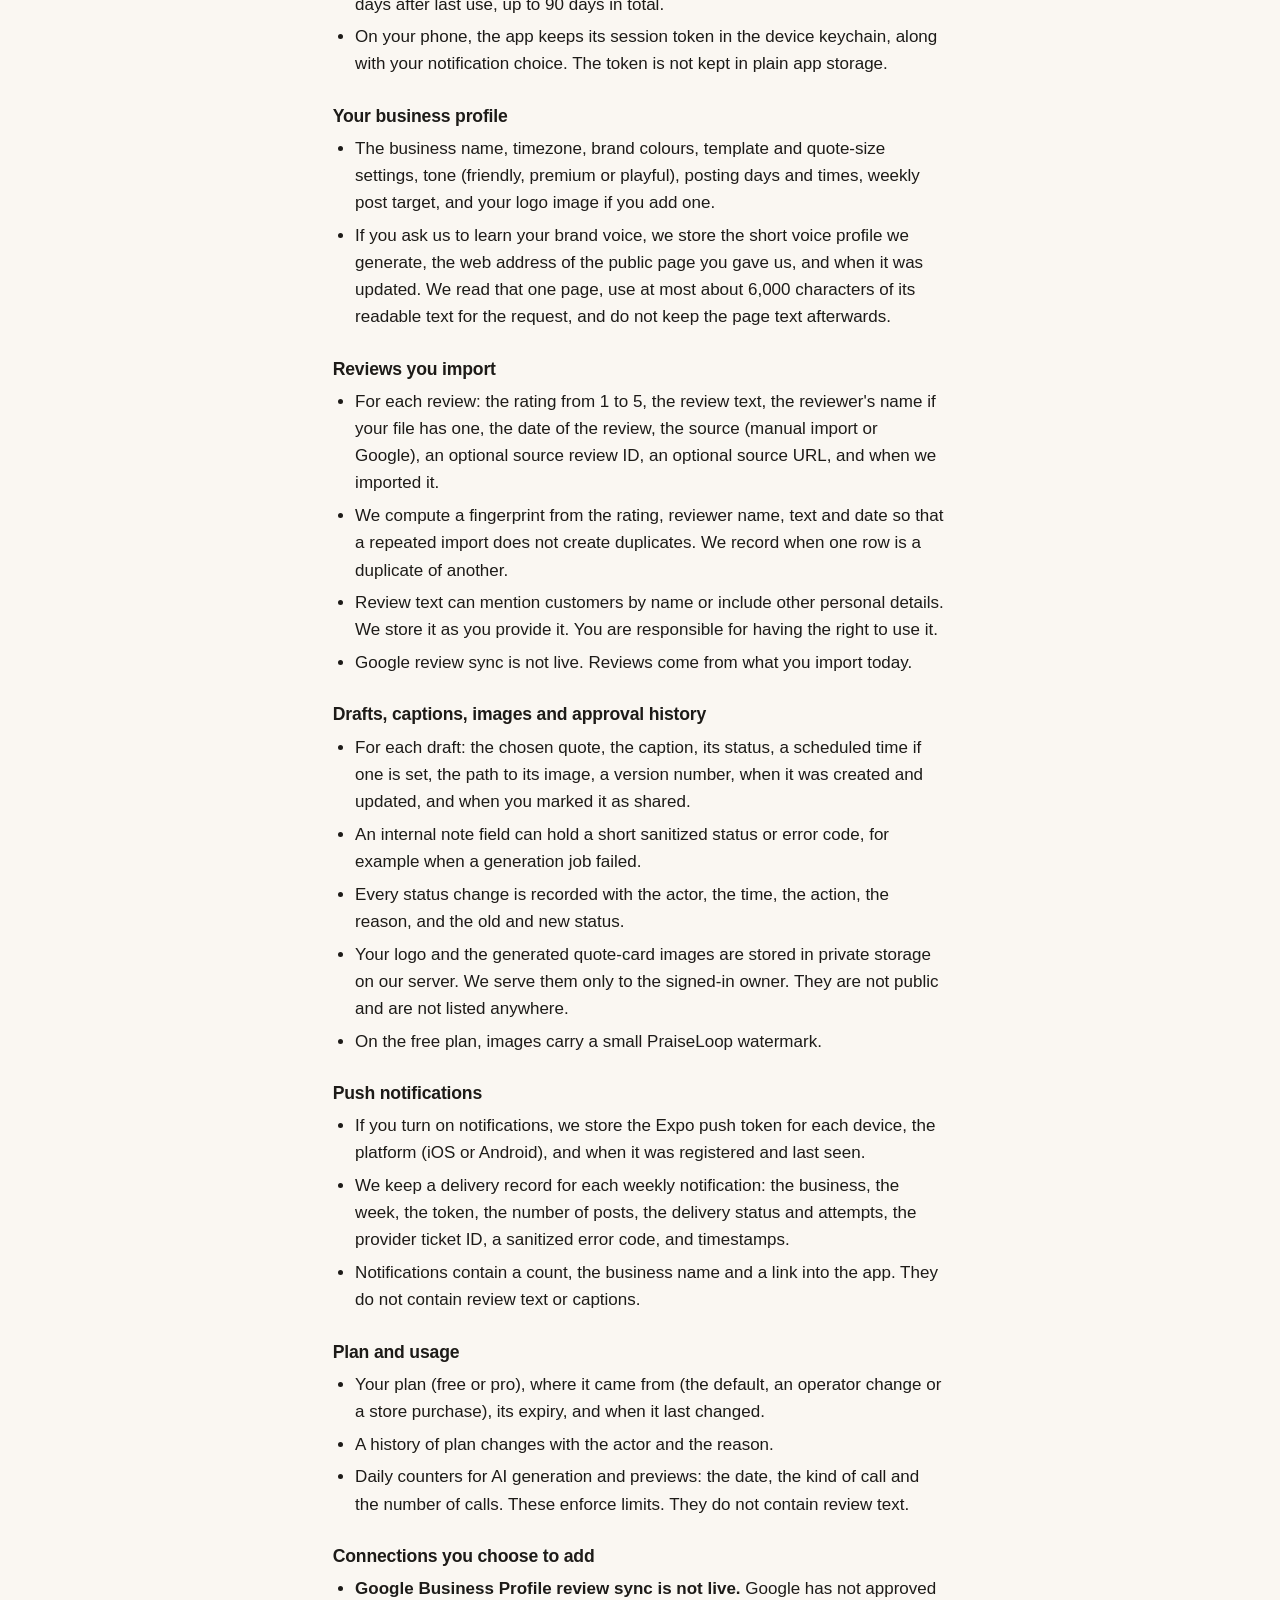
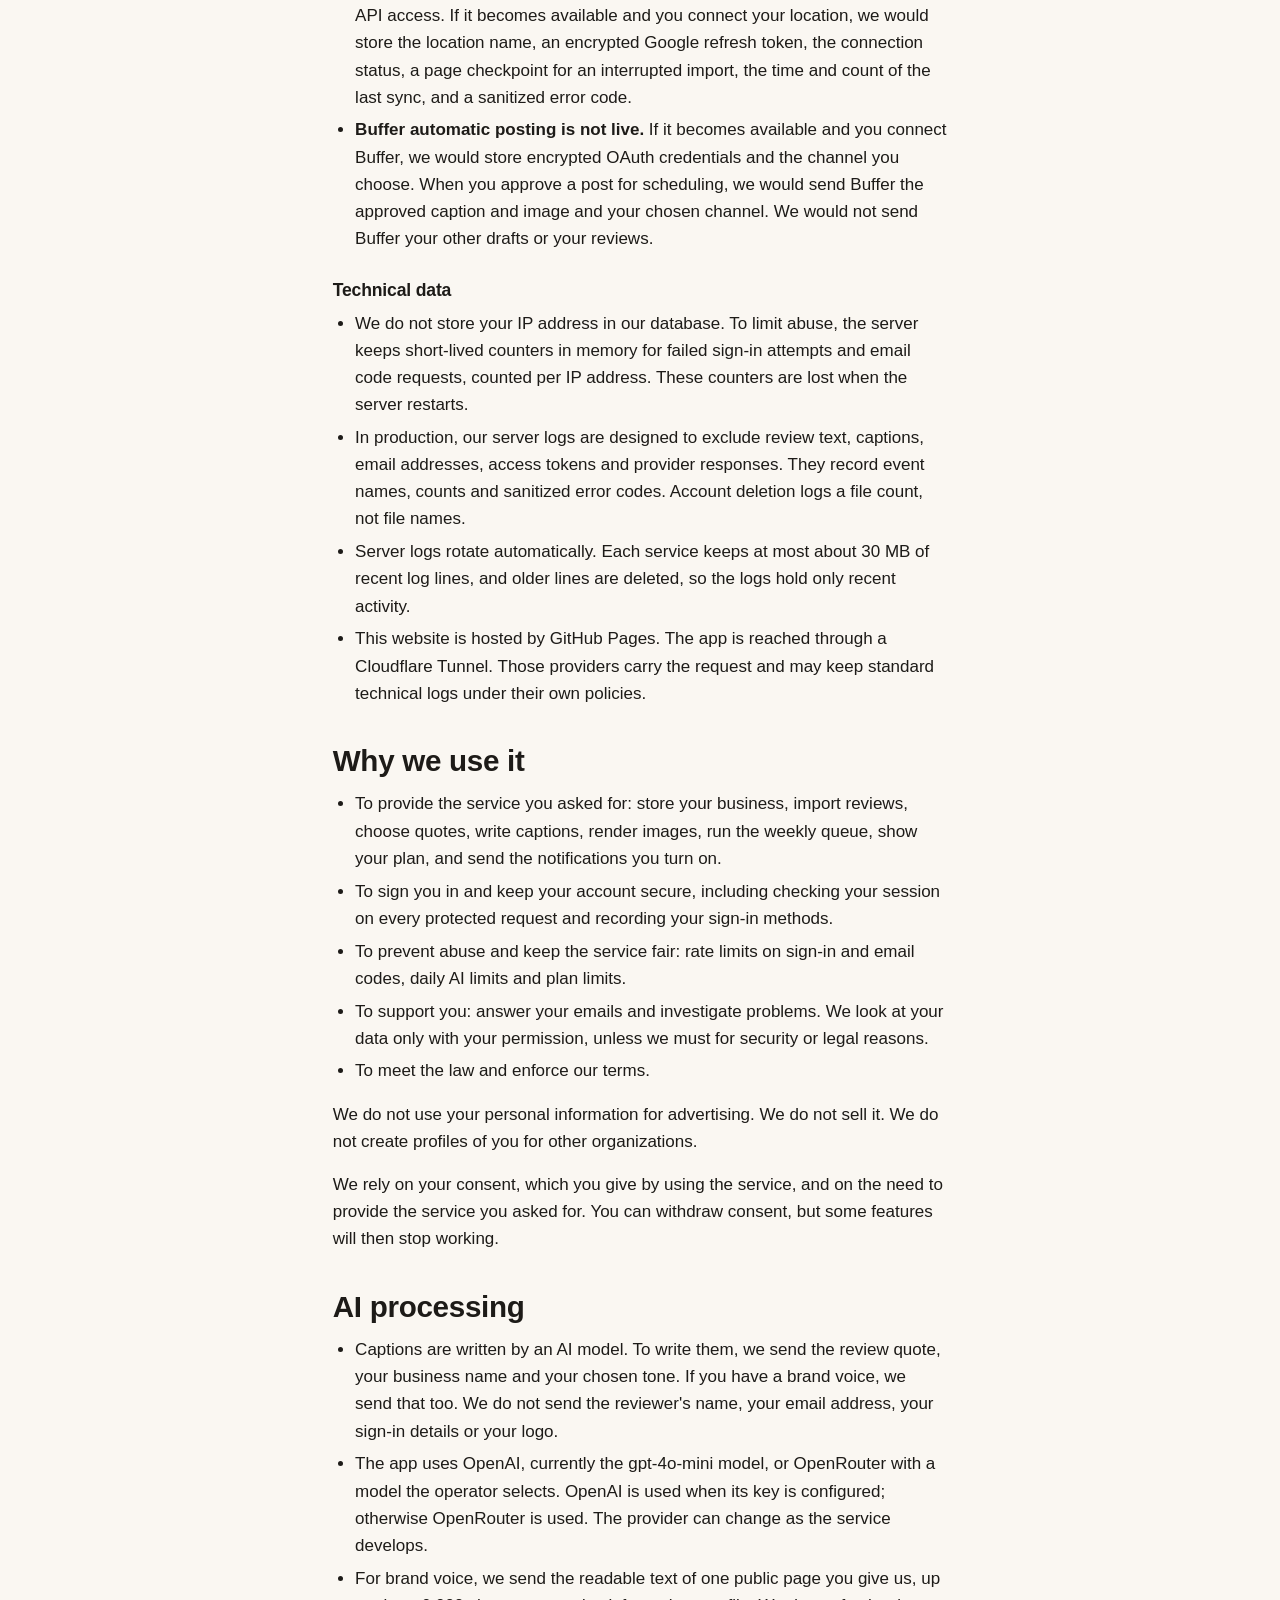
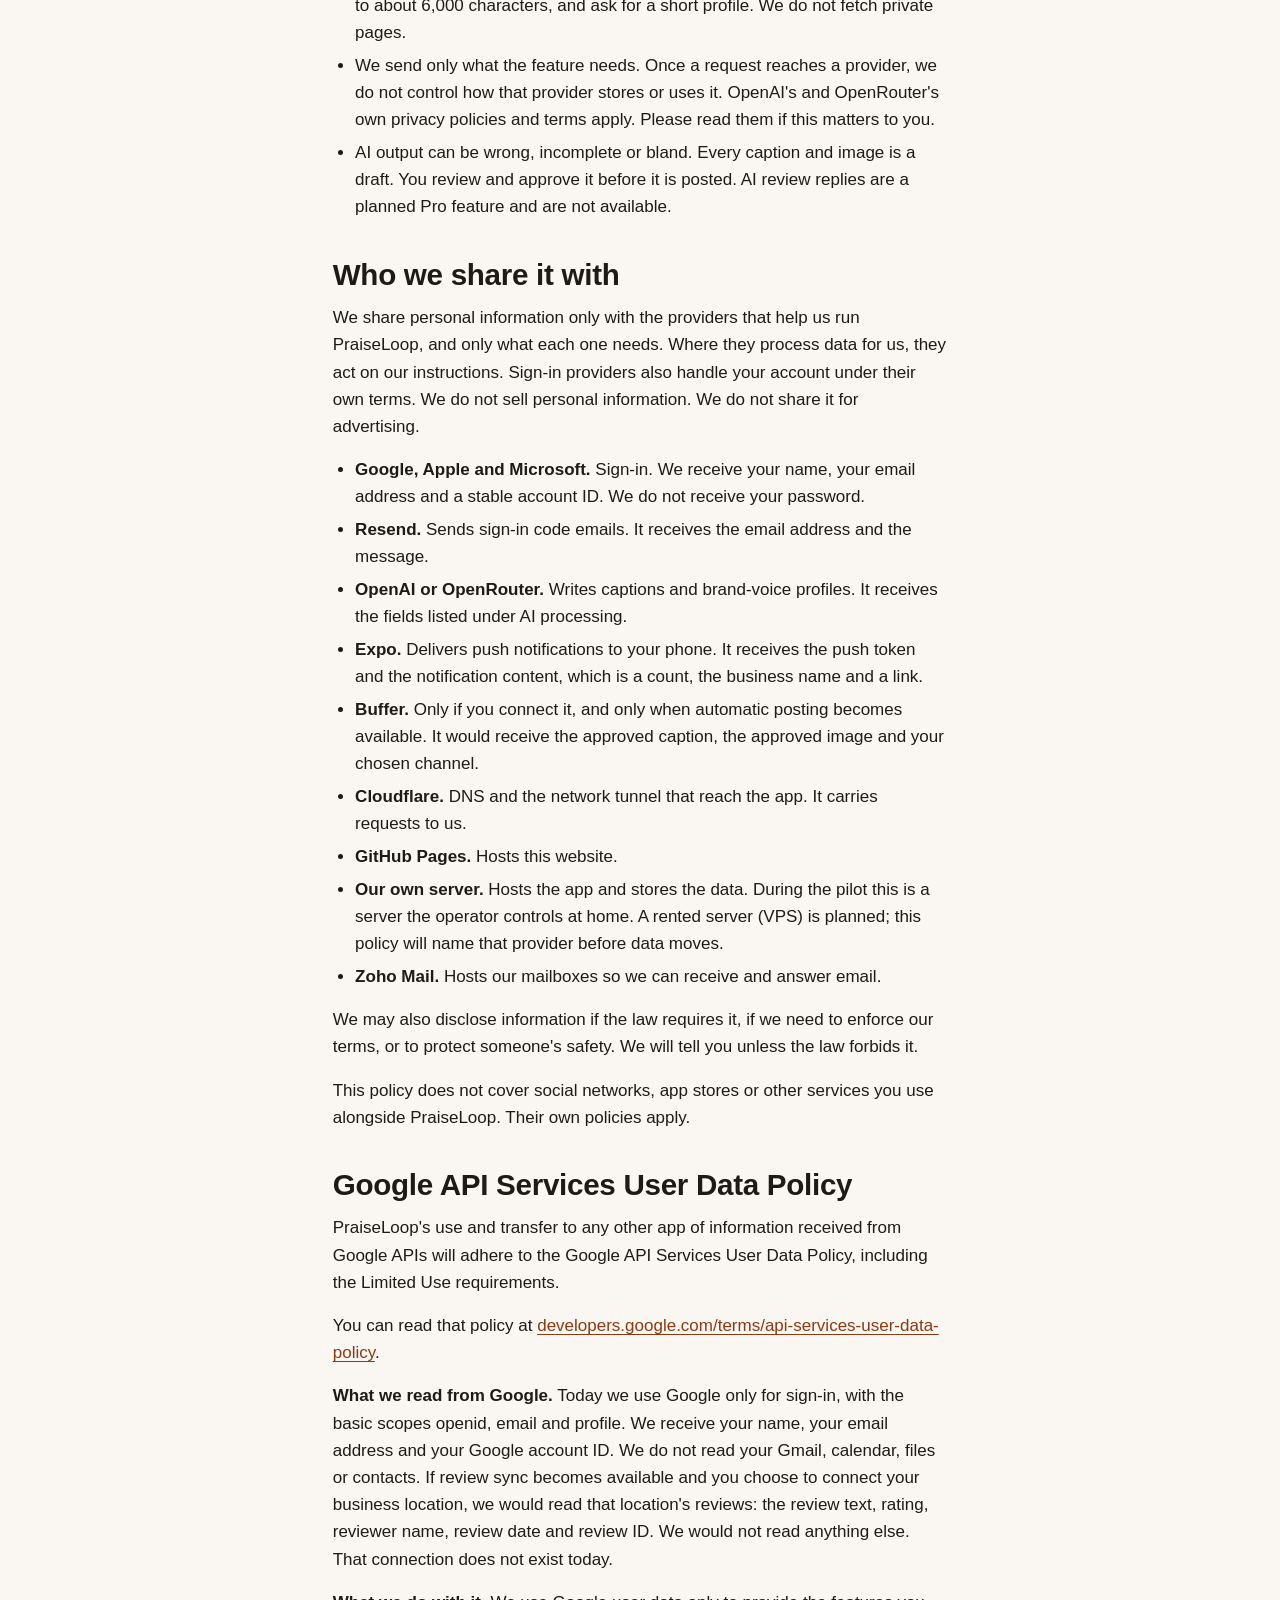
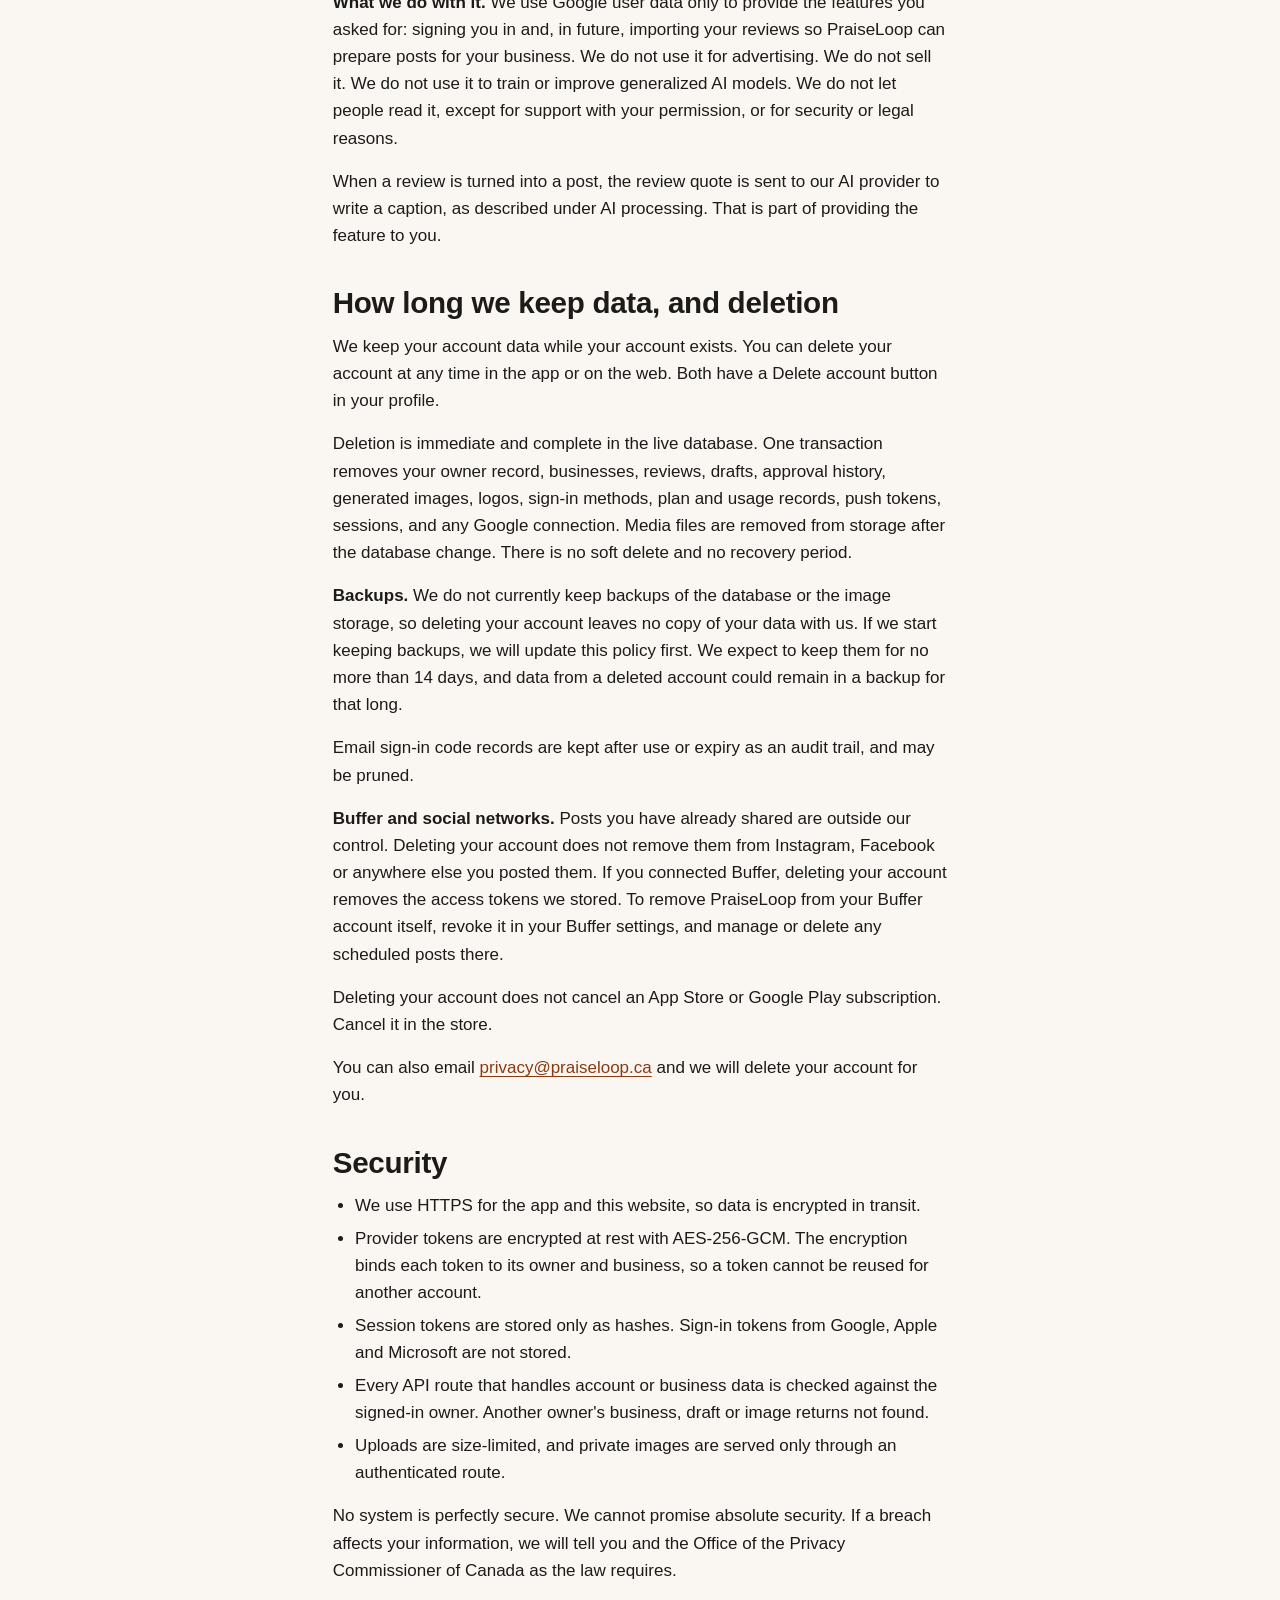
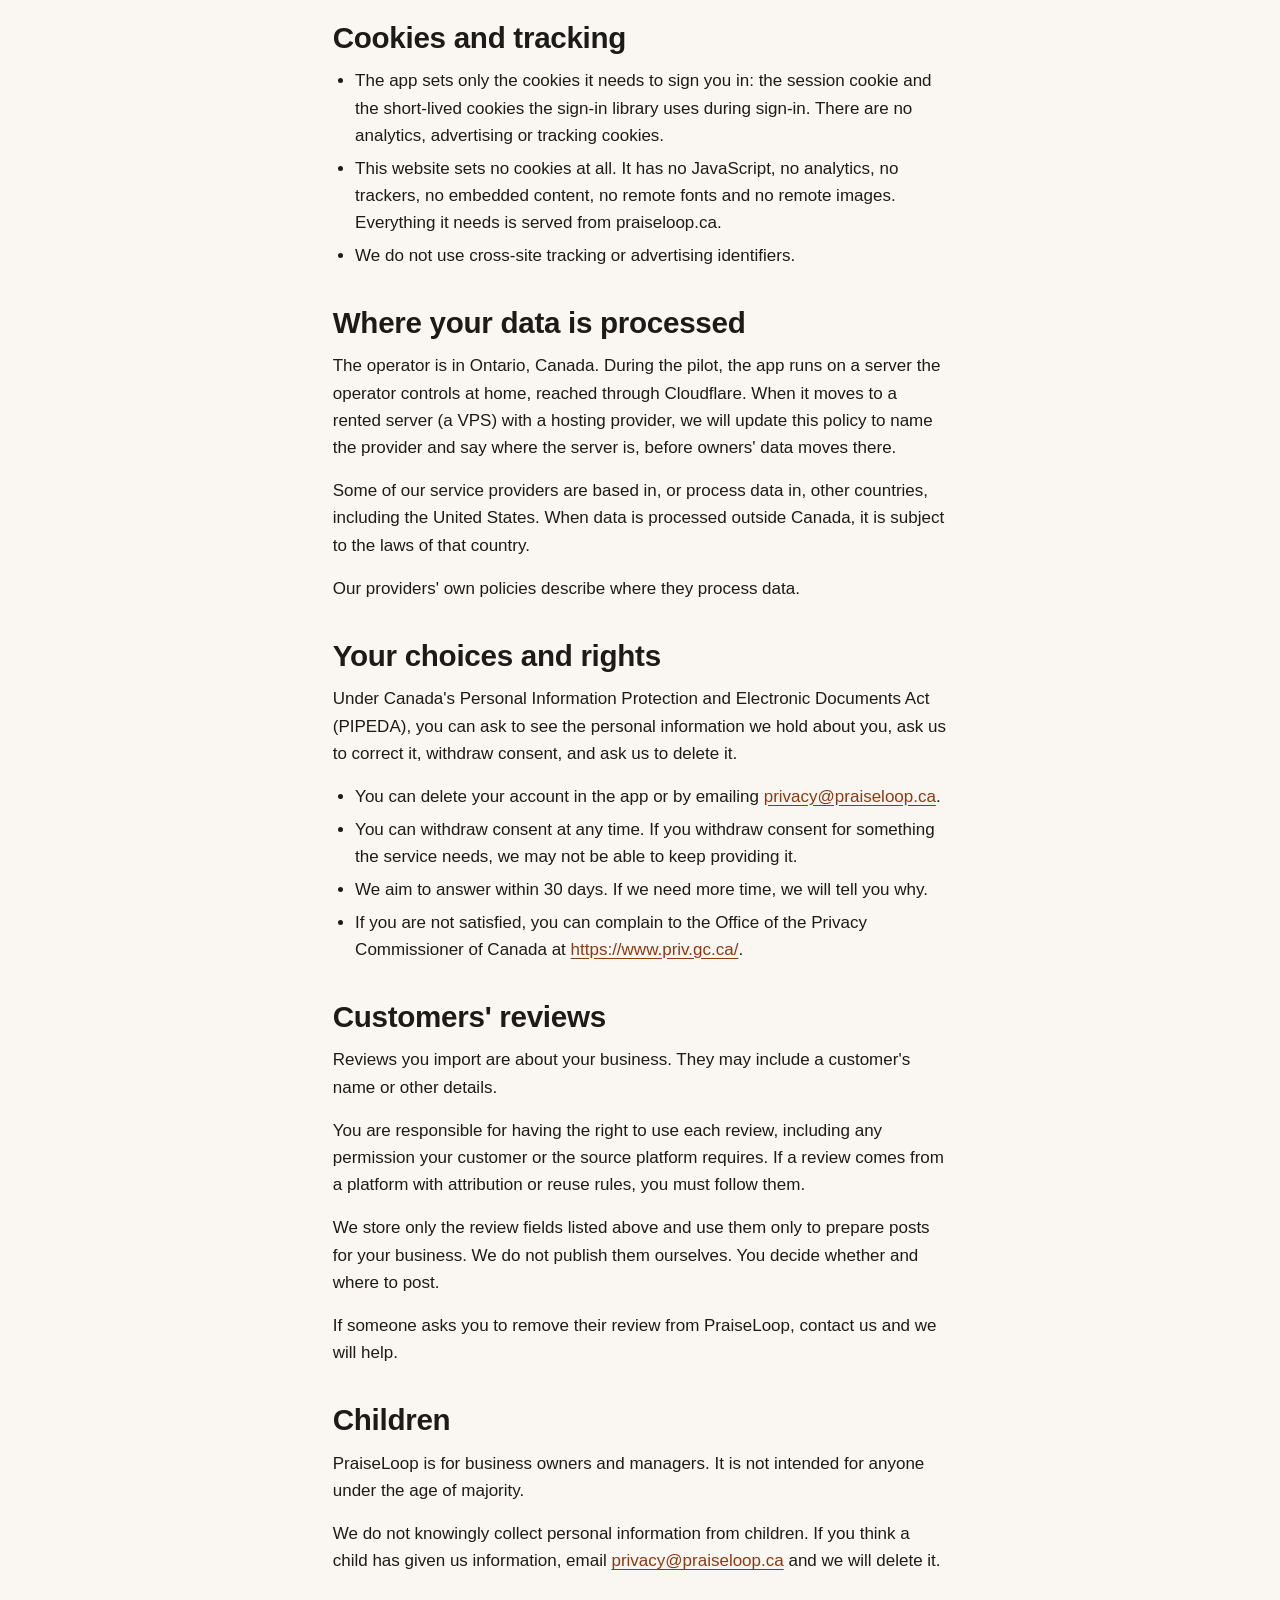
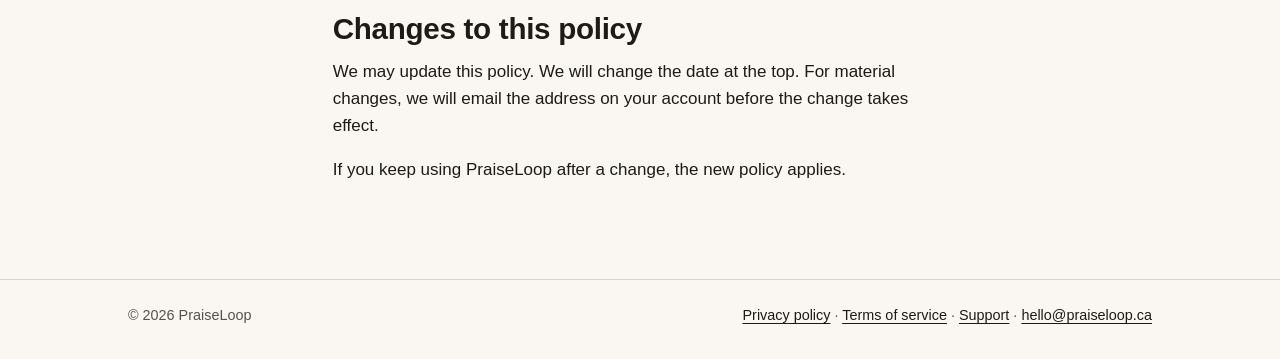
==== commit bd4d6271: "docs: set the privacy and terms effective date to 2026-11-14 Co-Authored-By: Claude Sonnet 5.5 <nore" ====
--- a/privacy/index.html
+++ b/privacy/index.html
@@ -26,8 +26,7 @@
   <main id="main" class="container">
     <article class="prose">
       <h1>Privacy policy</h1>
-      <p><em>Last updated: 2026-11-01 (draft)</em></p>
-      <!-- TODO(owner): replace the draft date with the real effective date before publishing. -->
+      <p><em>Last updated: 2026-11-14</em></p>
 
       <h2>The short version</h2>
       <p><strong>PraiseLoop turns a business's customer reviews into draft social posts.</strong> You approve every post before it goes anywhere, and you decide whether and where to publish it. This policy explains what we collect, why we need it, who we share it with, and how to have it deleted. We do not sell personal information, and we do not use it for advertising. PraiseLoop is a pilot, and some of the integrations described below are not live yet.</p>
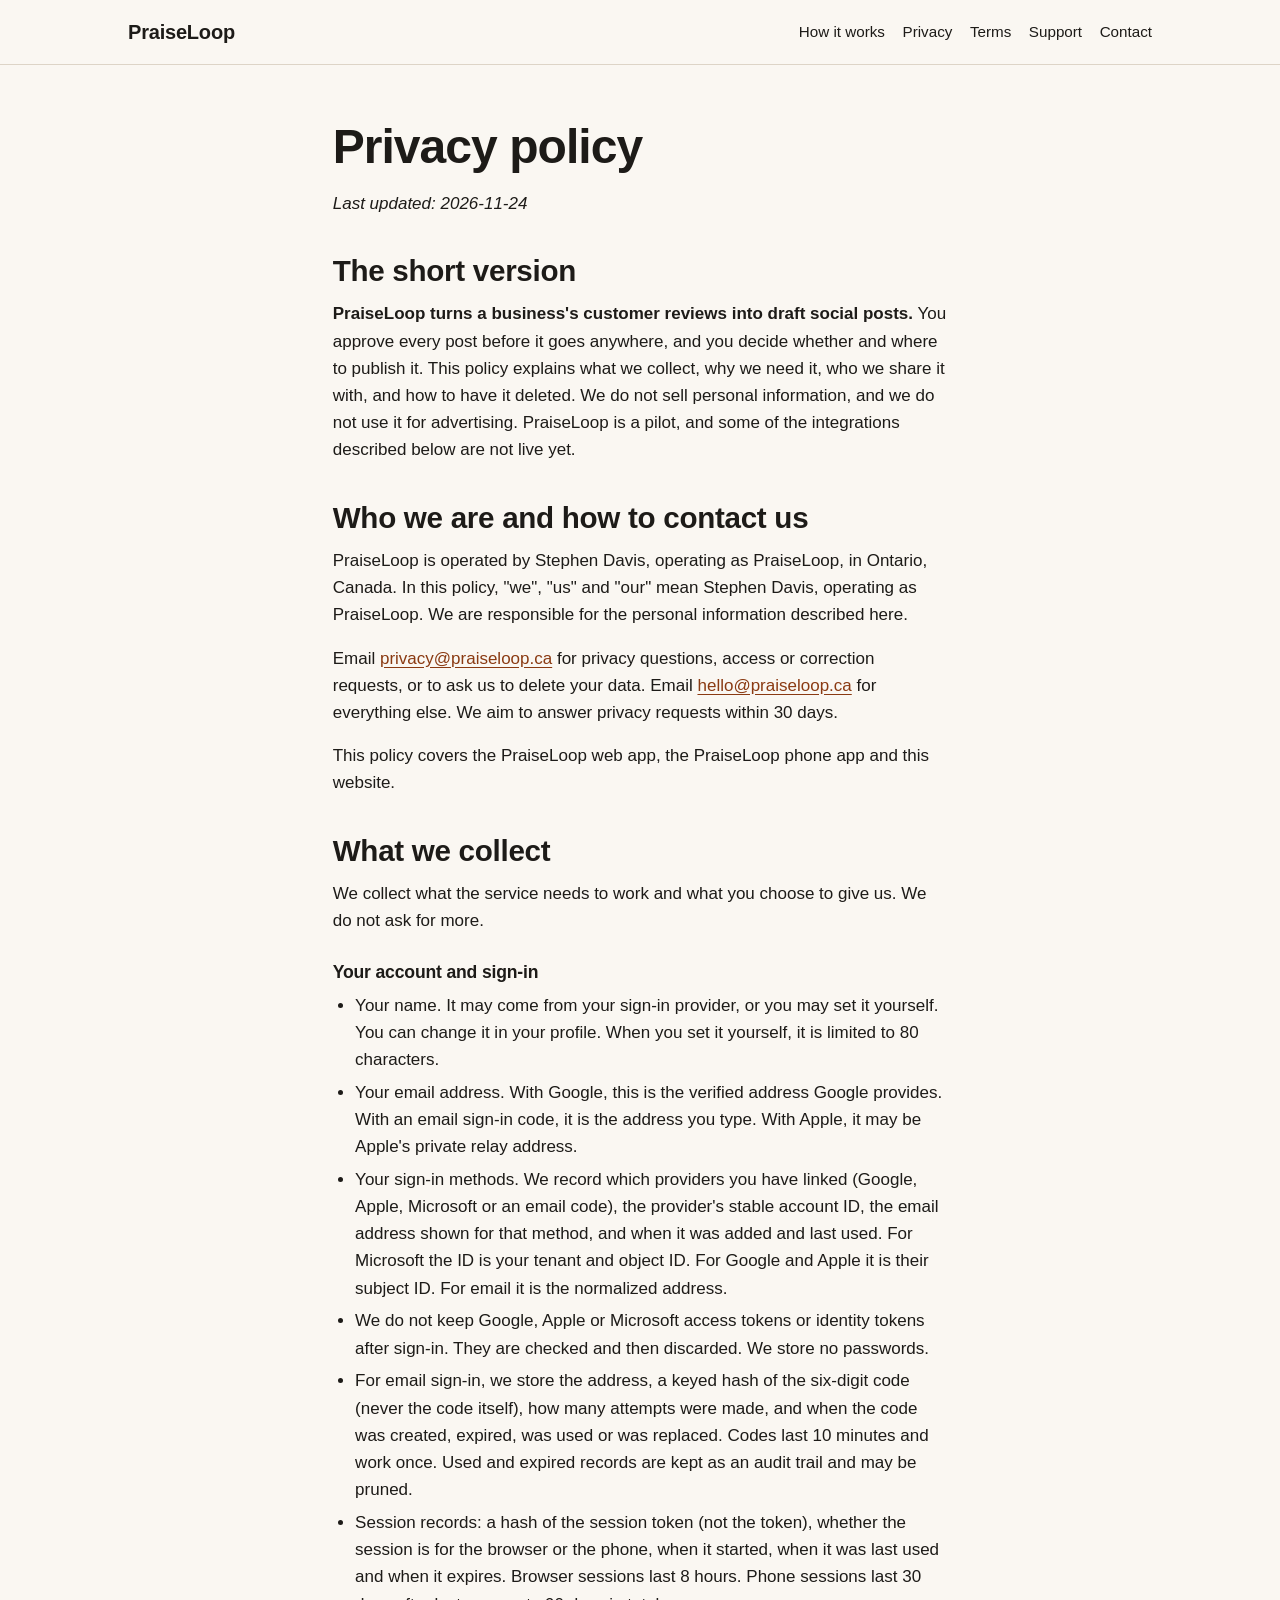
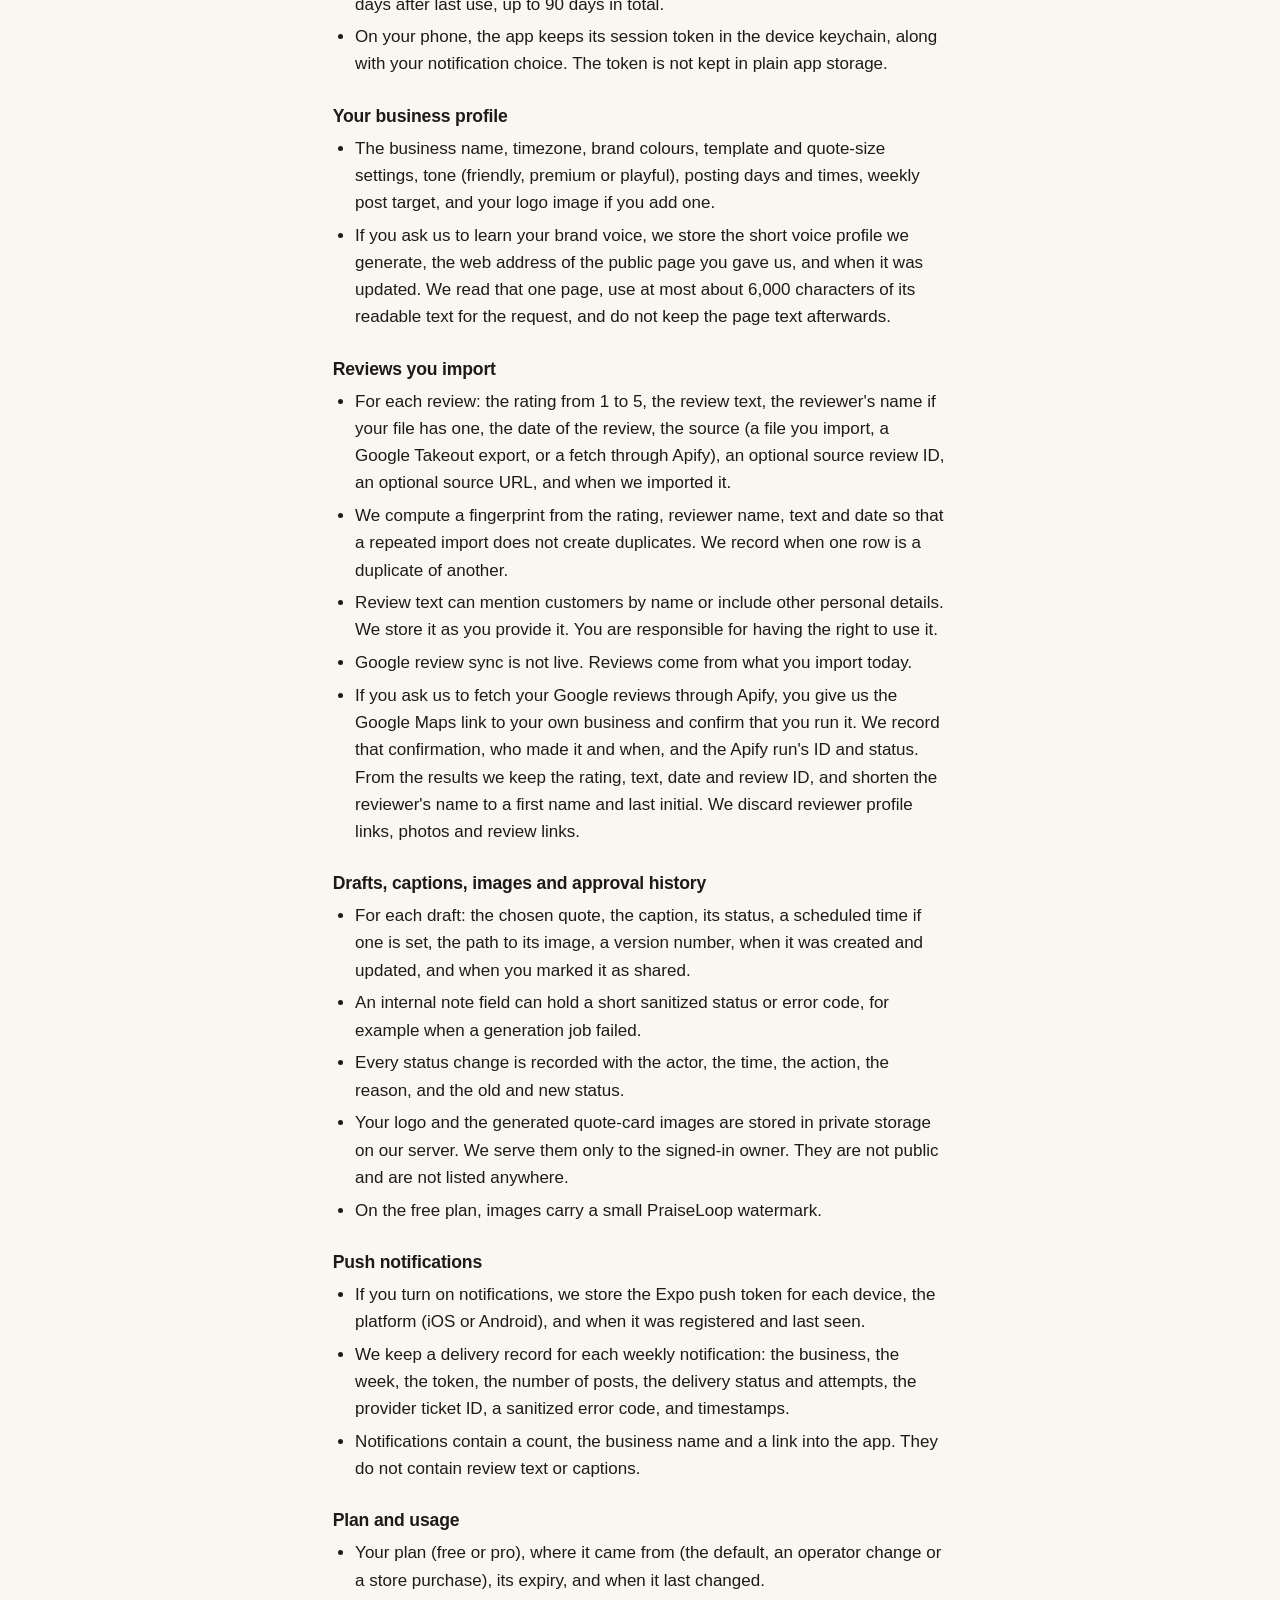
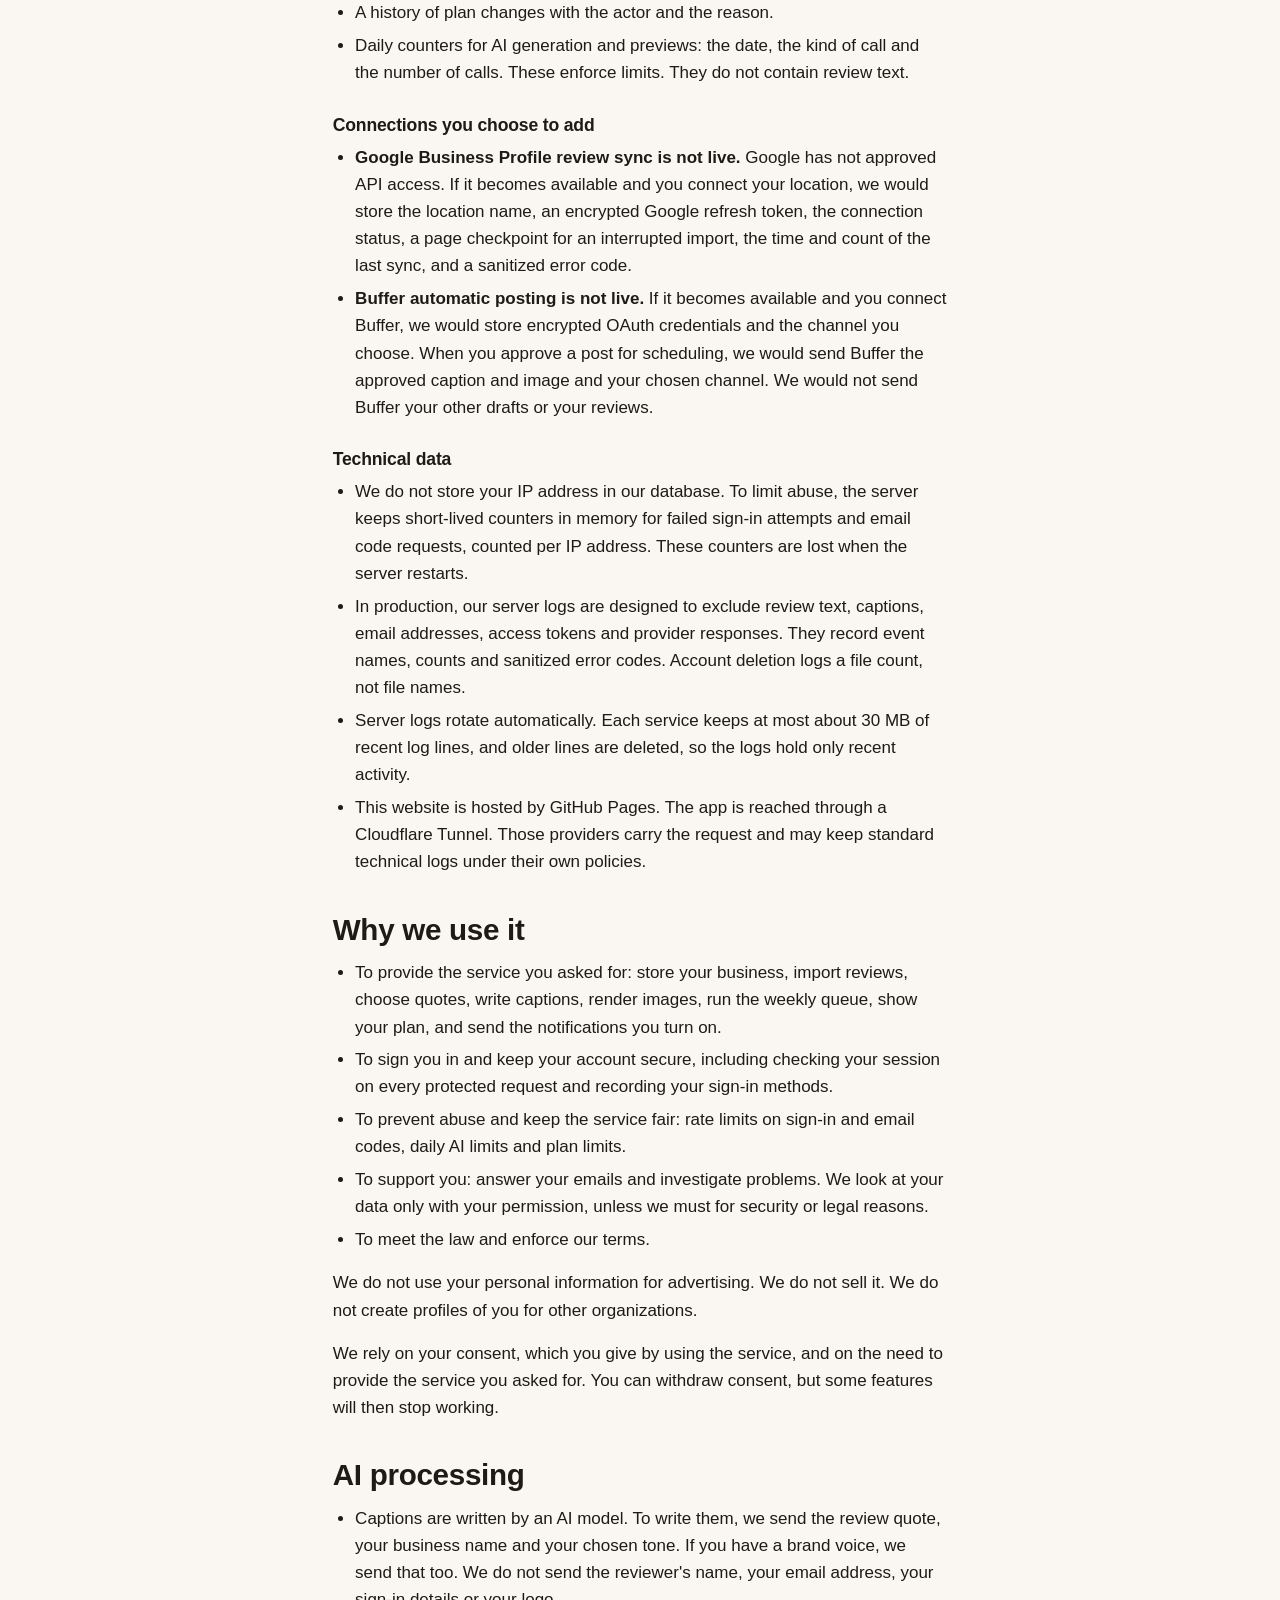
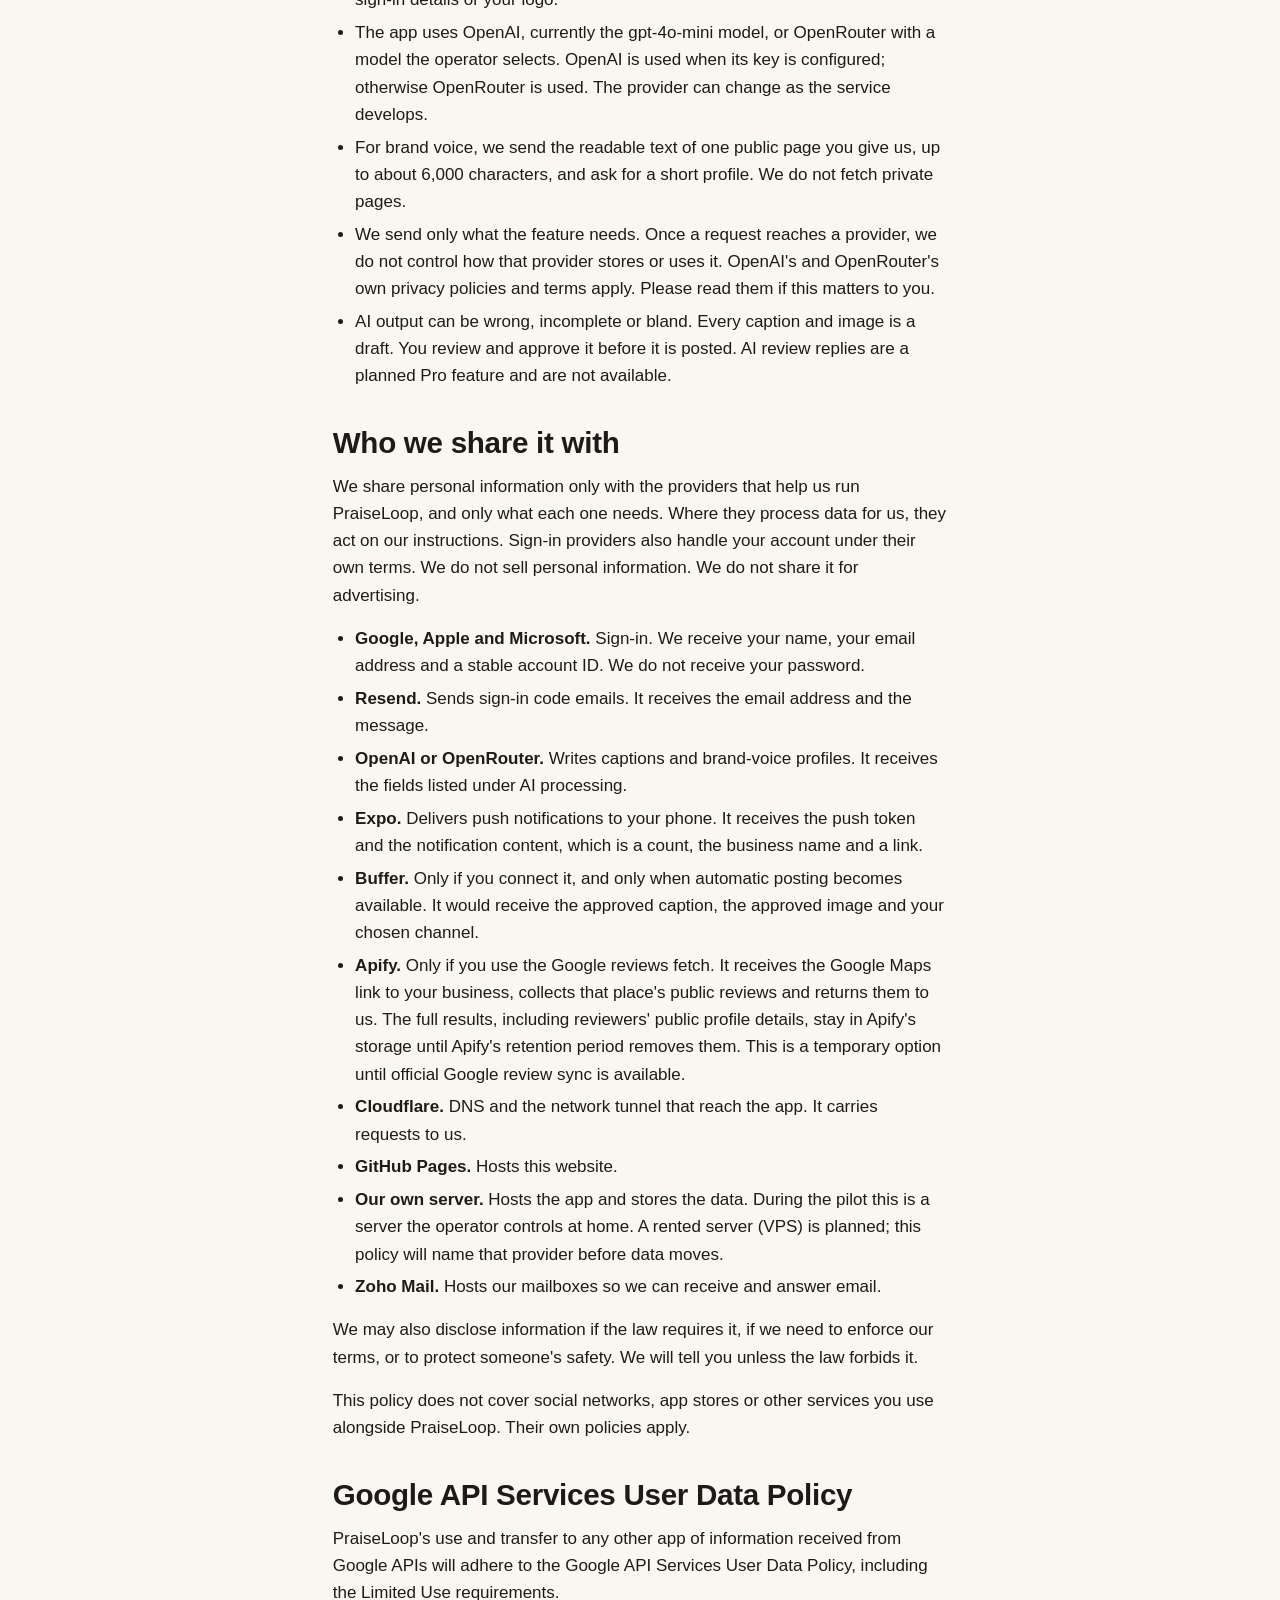
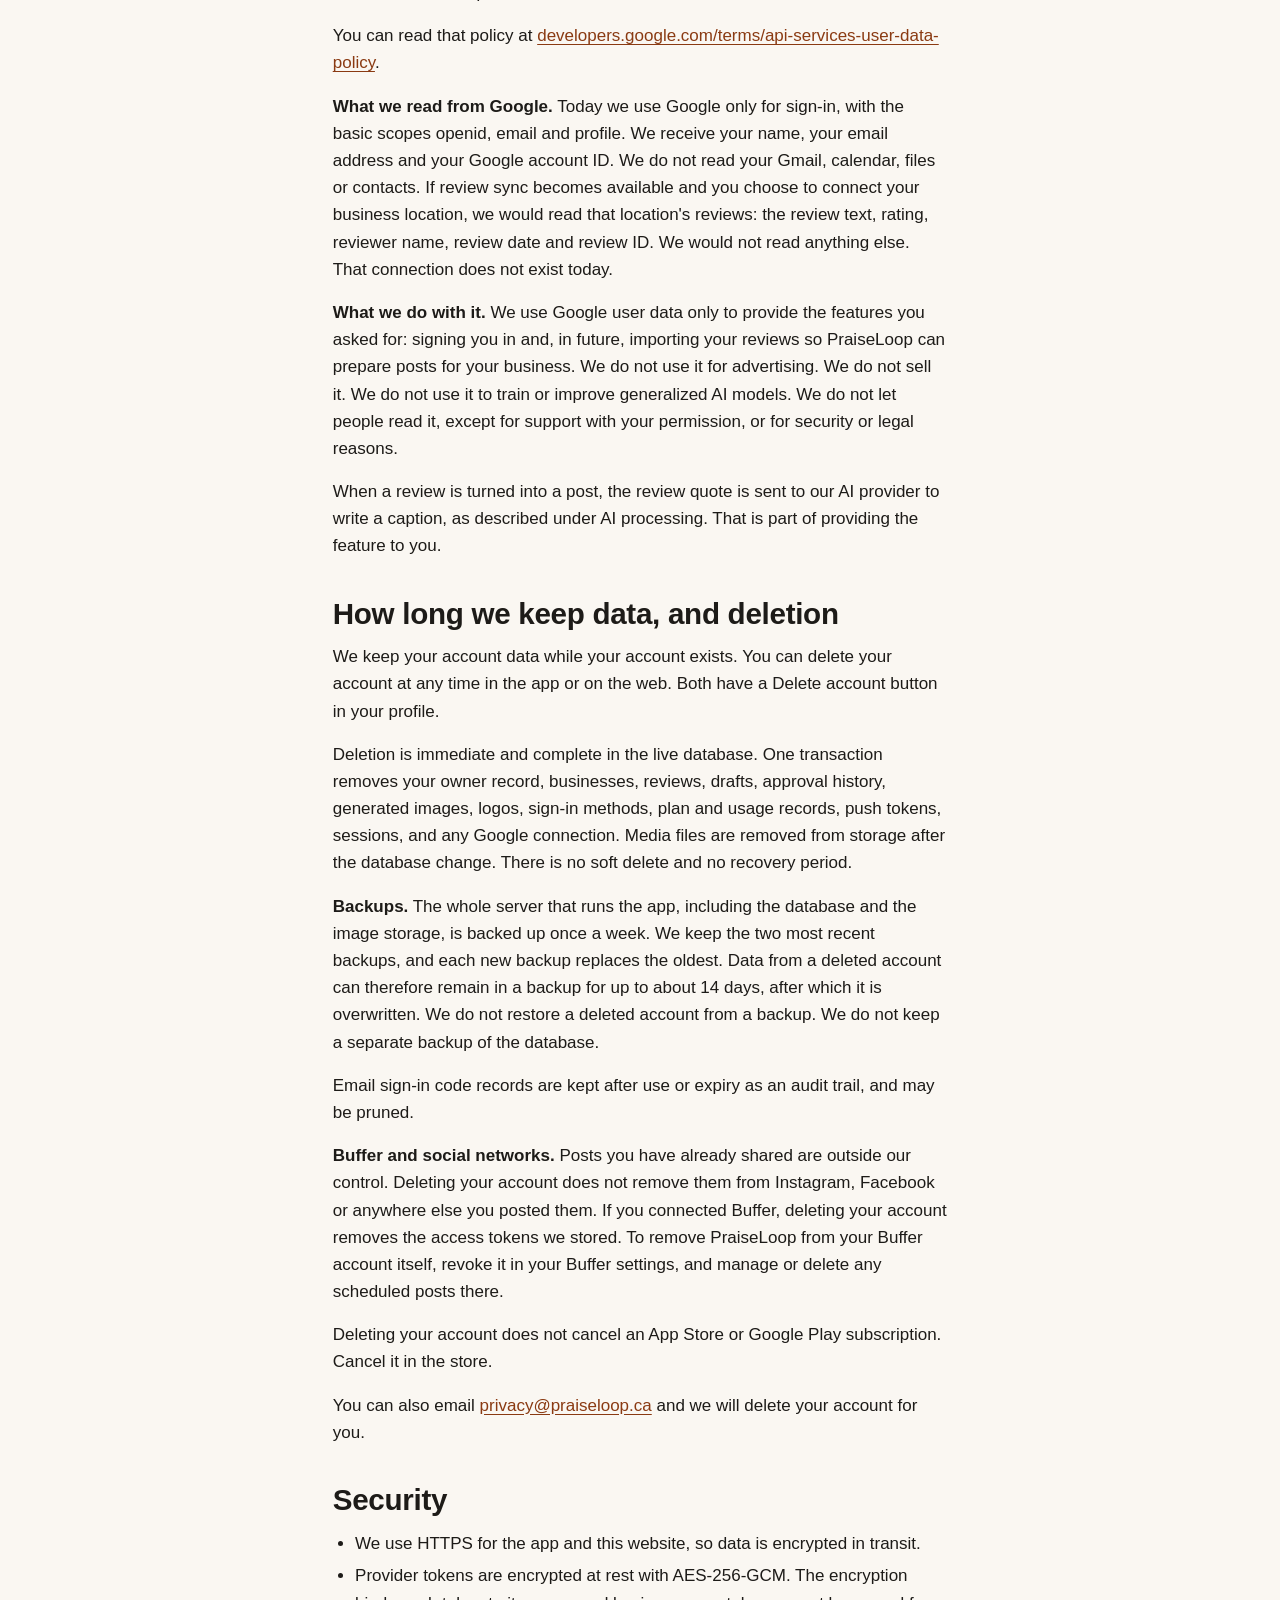
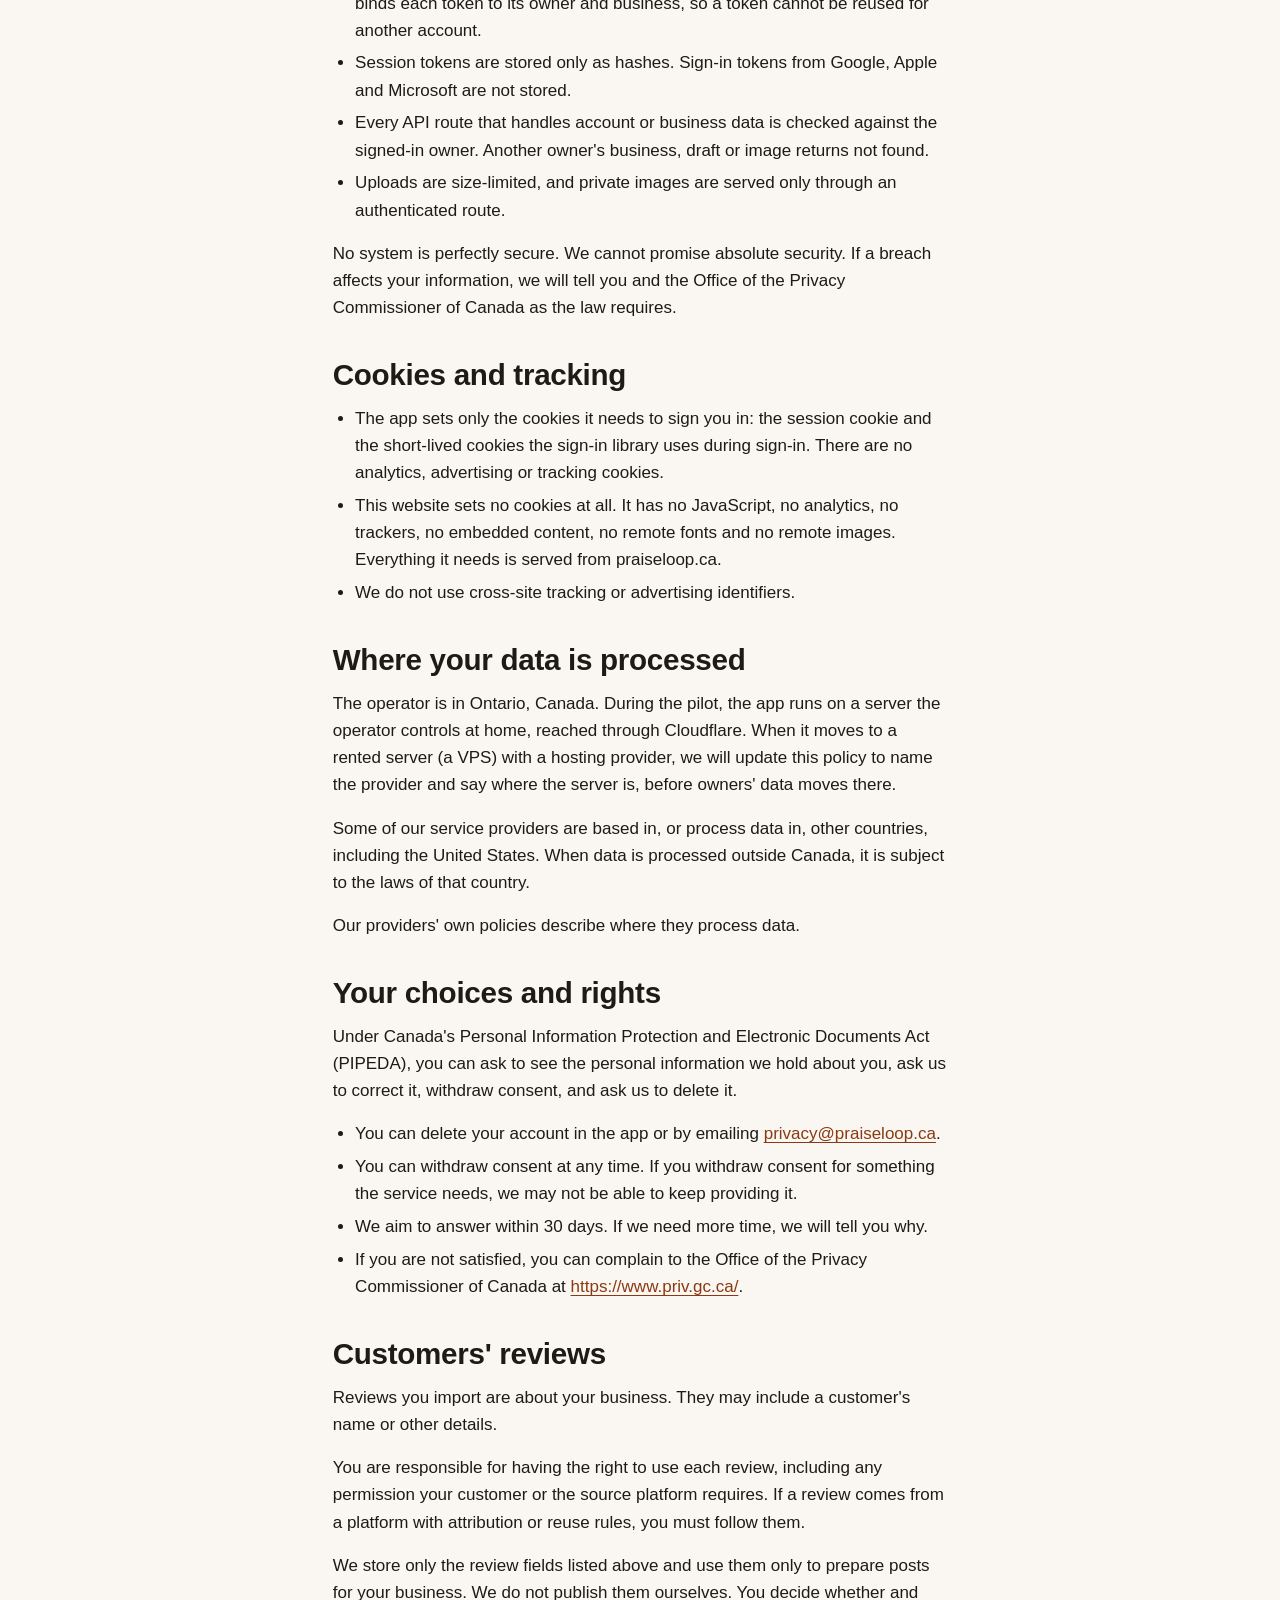
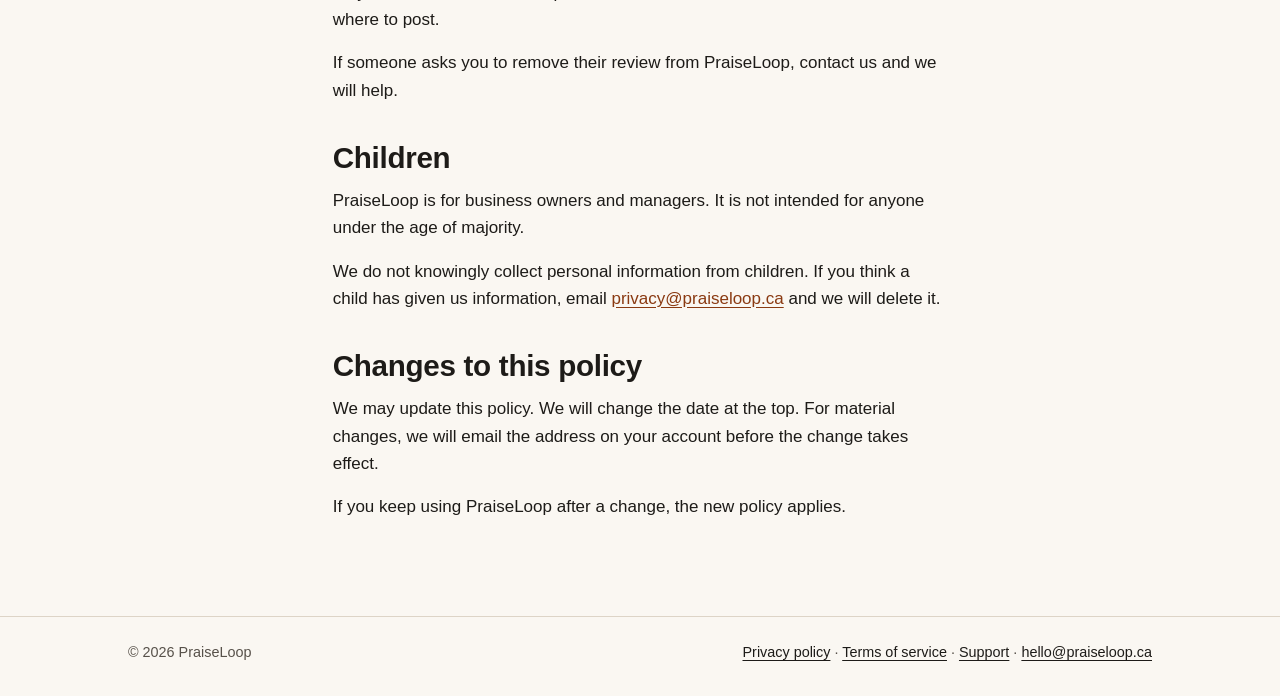
==== commit 7b1247b1: "docs: describe the weekly server backup and the Apify review fetch - Backups: the whole server is ba" ====
--- a/privacy/index.html
+++ b/privacy/index.html
@@ -26,7 +26,7 @@
   <main id="main" class="container">
     <article class="prose">
       <h1>Privacy policy</h1>
-      <p><em>Last updated: 2026-11-14</em></p>
+      <p><em>Last updated: 2026-11-24</em></p>
 
       <h2>The short version</h2>
       <p><strong>PraiseLoop turns a business's customer reviews into draft social posts.</strong> You approve every post before it goes anywhere, and you decide whether and where to publish it. This policy explains what we collect, why we need it, who we share it with, and how to have it deleted. We do not sell personal information, and we do not use it for advertising. PraiseLoop is a pilot, and some of the integrations described below are not live yet.</p>
@@ -58,10 +58,11 @@
 
       <h3>Reviews you import</h3>
       <ul>
-        <li>For each review: the rating from 1 to 5, the review text, the reviewer's name if your file has one, the date of the review, the source (manual import or Google), an optional source review ID, an optional source URL, and when we imported it.</li>
+        <li>For each review: the rating from 1 to 5, the review text, the reviewer's name if your file has one, the date of the review, the source (a file you import, a Google Takeout export, or a fetch through Apify), an optional source review ID, an optional source URL, and when we imported it.</li>
         <li>We compute a fingerprint from the rating, reviewer name, text and date so that a repeated import does not create duplicates. We record when one row is a duplicate of another.</li>
         <li>Review text can mention customers by name or include other personal details. We store it as you provide it. You are responsible for having the right to use it.</li>
         <li>Google review sync is not live. Reviews come from what you import today.</li>
+        <li>If you ask us to fetch your Google reviews through Apify, you give us the Google Maps link to your own business and confirm that you run it. We record that confirmation, who made it and when, and the Apify run's ID and status. From the results we keep the rating, text, date and review ID, and shorten the reviewer's name to a first name and last initial. We discard reviewer profile links, photos and review links.</li>
       </ul>
 
       <h3>Drafts, captions, images and approval history</h3>
@@ -129,6 +130,7 @@
         <li><strong>OpenAI or OpenRouter.</strong> Writes captions and brand-voice profiles. It receives the fields listed under AI processing.</li>
         <li><strong>Expo.</strong> Delivers push notifications to your phone. It receives the push token and the notification content, which is a count, the business name and a link.</li>
         <li><strong>Buffer.</strong> Only if you connect it, and only when automatic posting becomes available. It would receive the approved caption, the approved image and your chosen channel.</li>
+        <li><strong>Apify.</strong> Only if you use the Google reviews fetch. It receives the Google Maps link to your business, collects that place's public reviews and returns them to us. The full results, including reviewers' public profile details, stay in Apify's storage until Apify's retention period removes them. This is a temporary option until official Google review sync is available.</li>
         <li><strong>Cloudflare.</strong> DNS and the network tunnel that reach the app. It carries requests to us.</li>
         <li><strong>GitHub Pages.</strong> Hosts this website.</li>
         <li><strong>Our own server.</strong> Hosts the app and stores the data. During the pilot this is a server the operator controls at home. A rented server (VPS) is planned; this policy will name that provider before data moves.</li>
@@ -148,7 +150,7 @@
       <h2>How long we keep data, and deletion</h2>
       <p>We keep your account data while your account exists. You can delete your account at any time in the app or on the web. Both have a Delete account button in your profile.</p>
       <p>Deletion is immediate and complete in the live database. One transaction removes your owner record, businesses, reviews, drafts, approval history, generated images, logos, sign-in methods, plan and usage records, push tokens, sessions, and any Google connection. Media files are removed from storage after the database change. There is no soft delete and no recovery period.</p>
-      <p><strong>Backups.</strong> We do not currently keep backups of the database or the image storage, so deleting your account leaves no copy of your data with us. If we start keeping backups, we will update this policy first. We expect to keep them for no more than 14 days, and data from a deleted account could remain in a backup for that long.</p>
+      <p><strong>Backups.</strong> The whole server that runs the app, including the database and the image storage, is backed up once a week. We keep the two most recent backups, and each new backup replaces the oldest. Data from a deleted account can therefore remain in a backup for up to about 14 days, after which it is overwritten. We do not restore a deleted account from a backup. We do not keep a separate backup of the database.</p>
       <p>Email sign-in code records are kept after use or expiry as an audit trail, and may be pruned.</p>
       <p><strong>Buffer and social networks.</strong> Posts you have already shared are outside our control. Deleting your account does not remove them from Instagram, Facebook or anywhere else you posted them. If you connected Buffer, deleting your account removes the access tokens we stored. To remove PraiseLoop from your Buffer account itself, revoke it in your Buffer settings, and manage or delete any scheduled posts there.</p>
       <p>Deleting your account does not cancel an App Store or Google Play subscription. Cancel it in the store.</p>
